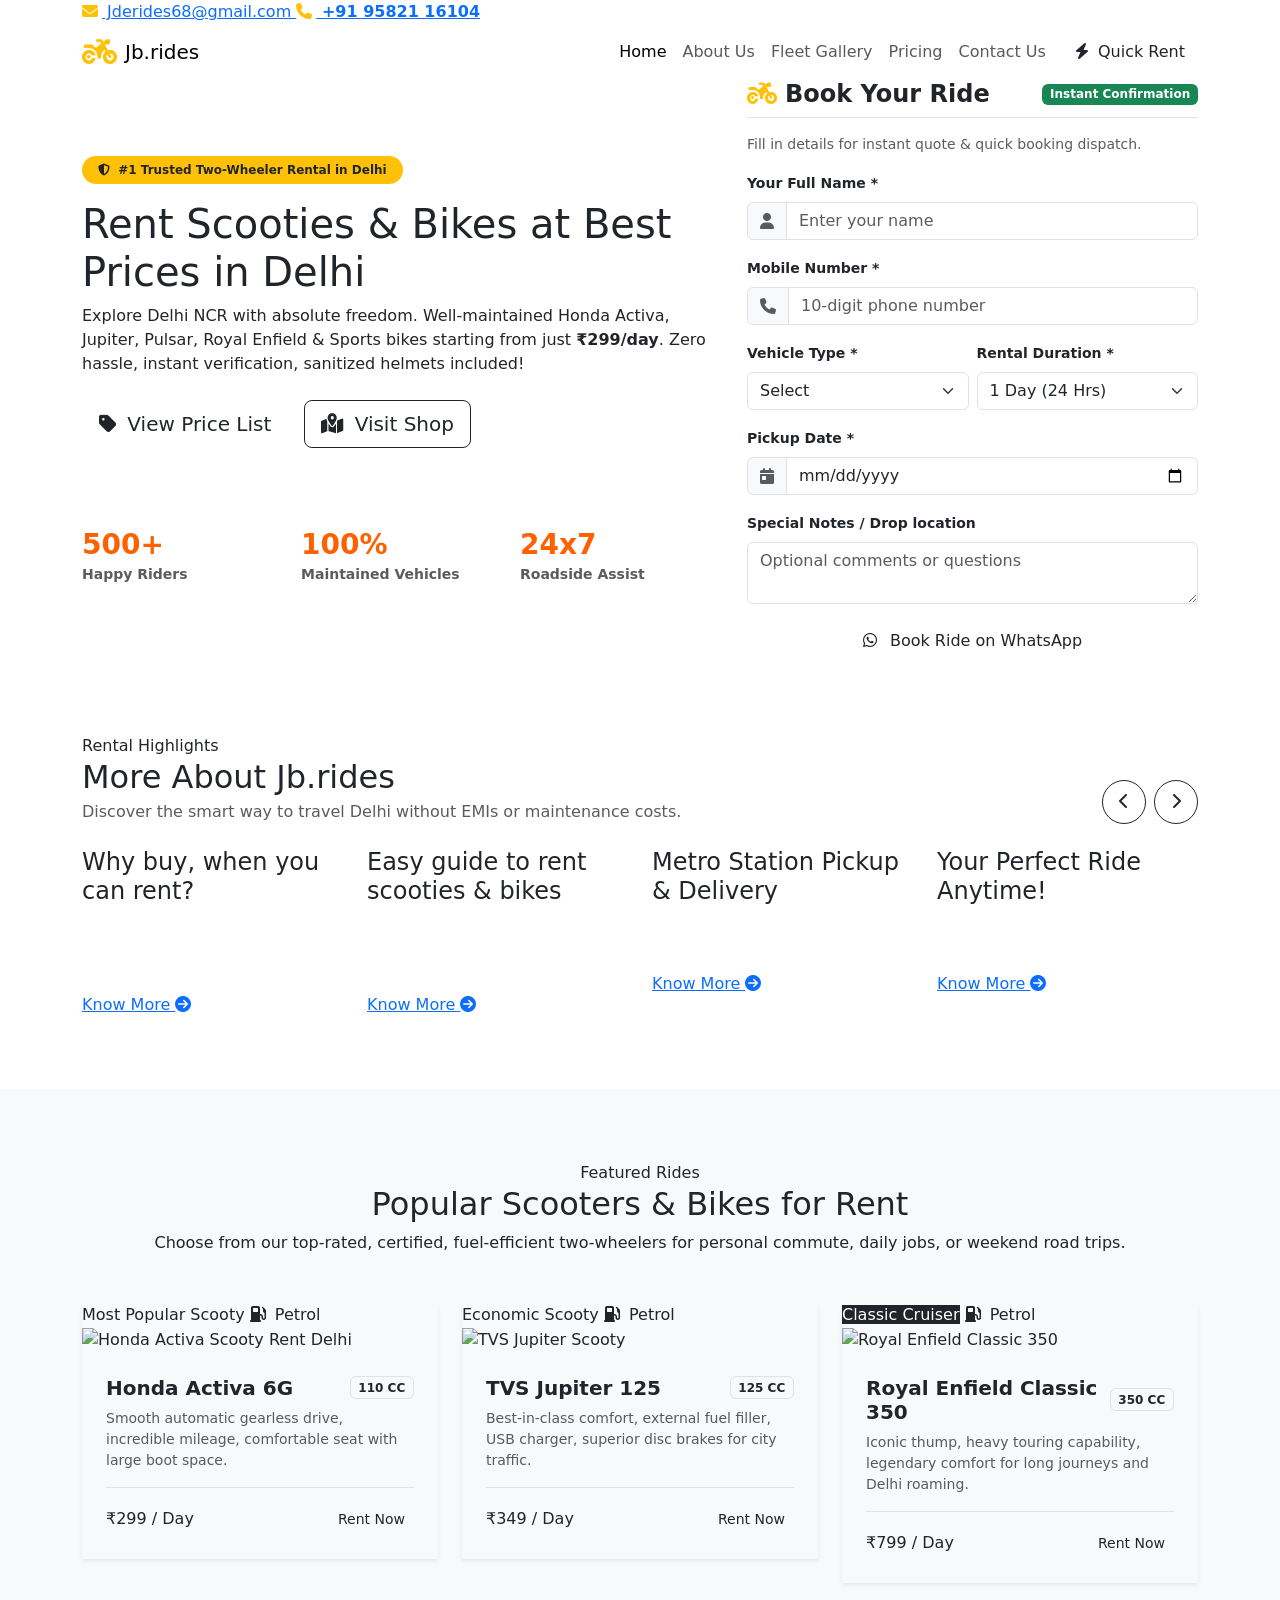
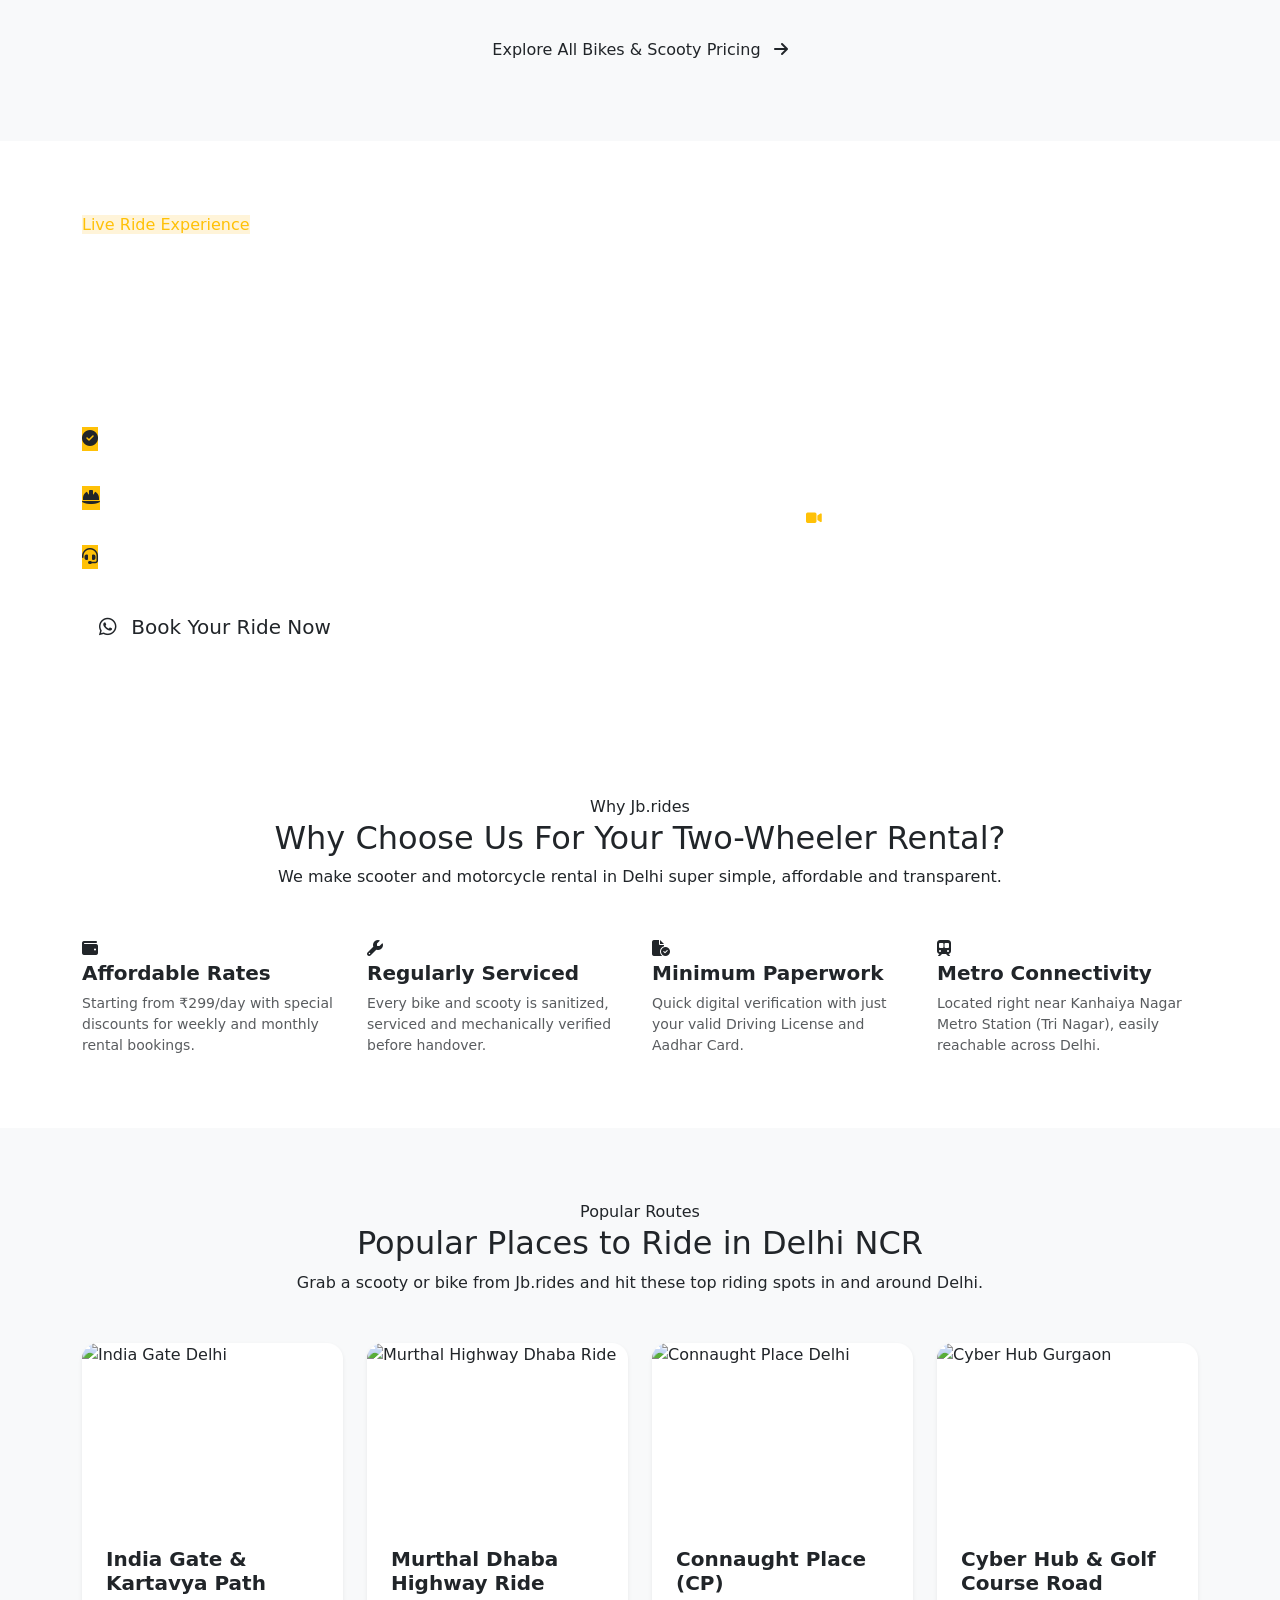
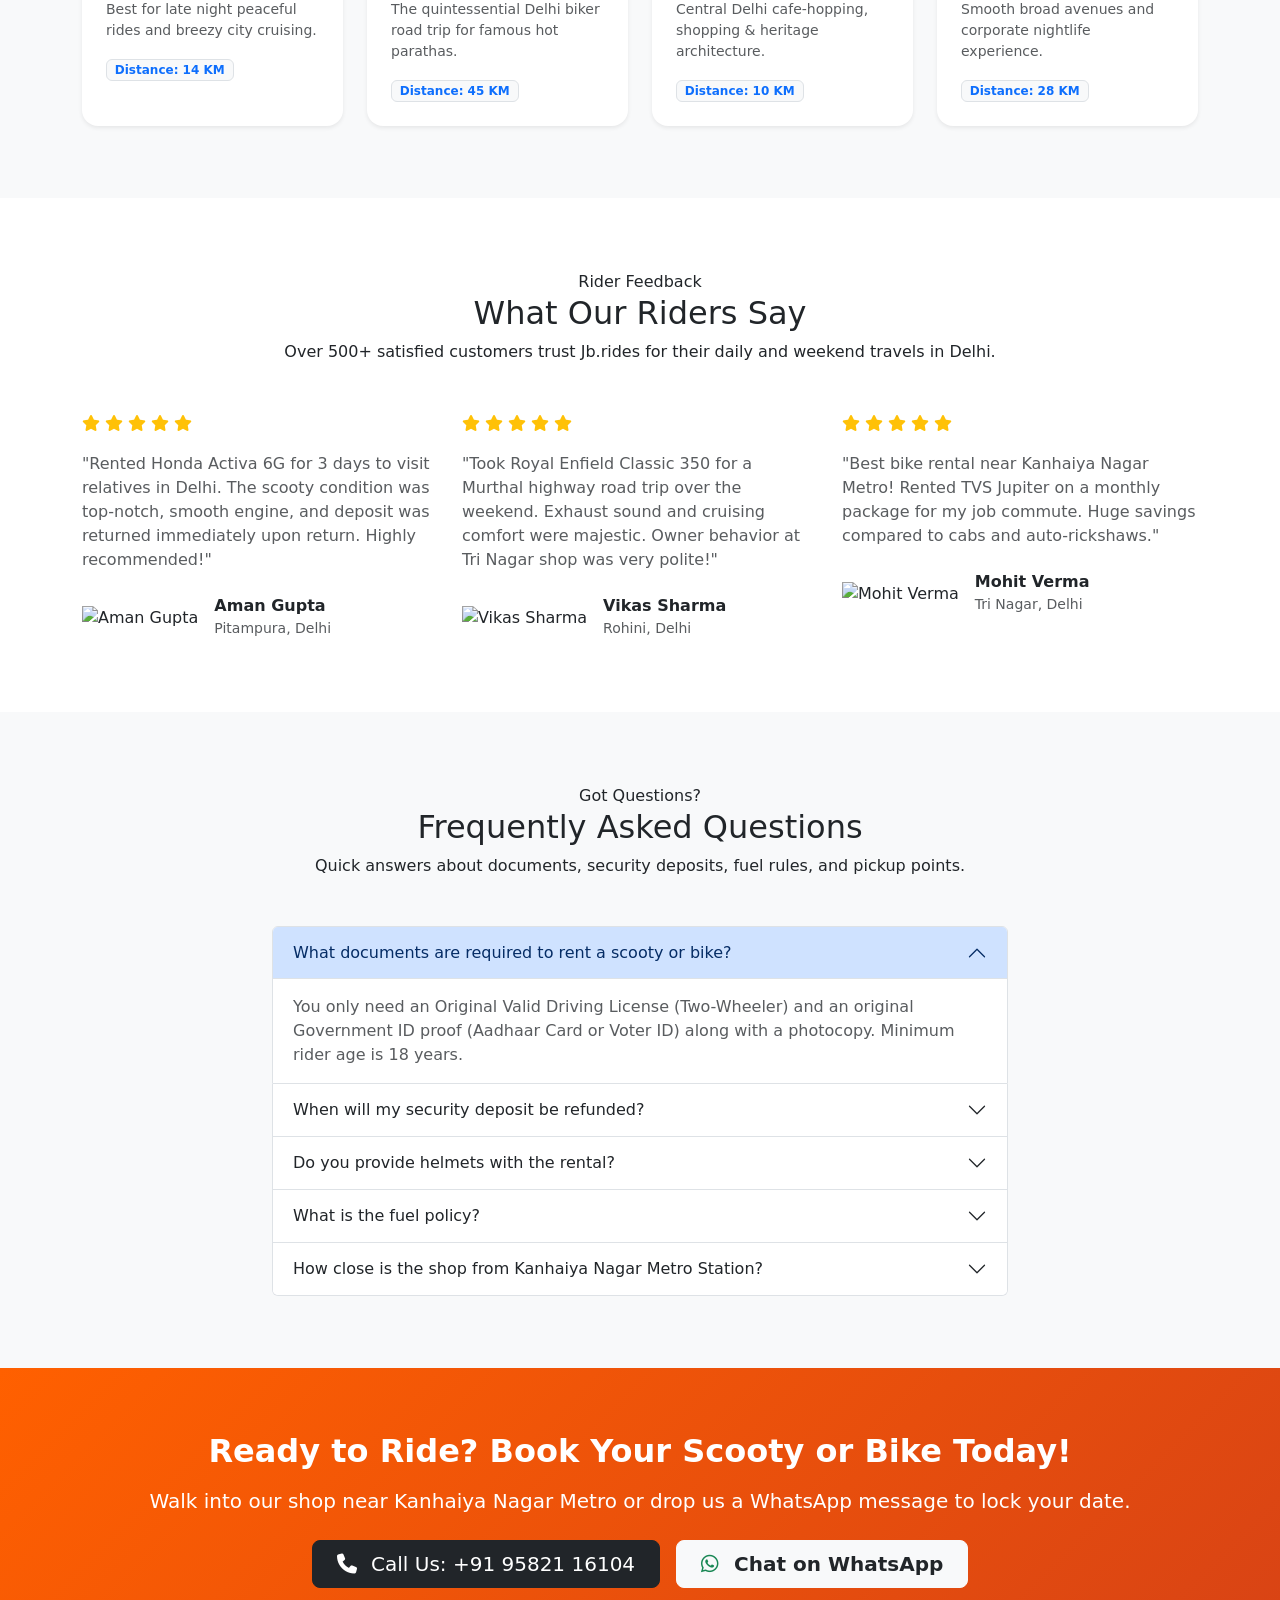
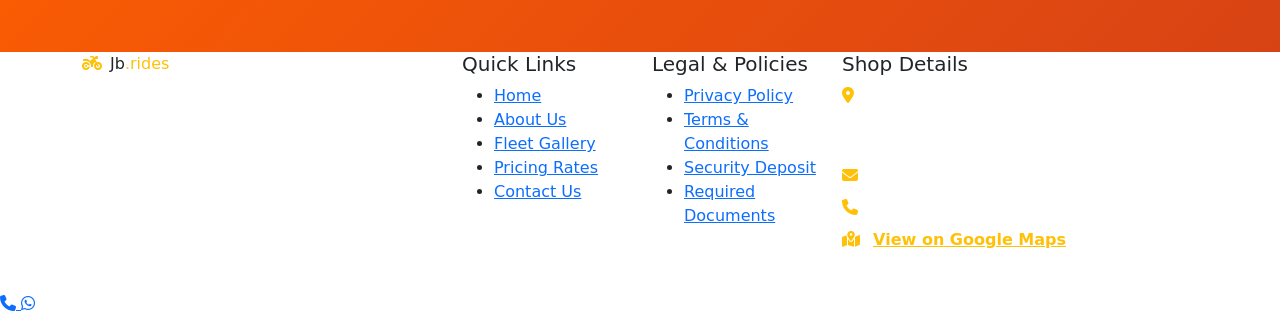
==== index.html @ 17b10fa1 "all pagfes add all pages add" ====
﻿<!DOCTYPE html>
<html lang="en">
<head>
  <meta charset="UTF-8">
  <meta name="viewport" content="width=device-width, initial-scale=1.0">
  <title>Jb.rides - Scooty & Bike Rental in Delhi | Affordable Rates</title>
  <meta name="description" content="Rent Scooty and Bikes in Delhi at Jb.rides. Lowest prices, verified vehicles, helmets included, near Kanhaiya Nagar Metro Station, Tri Nagar Delhi.">
  <!-- Bootstrap 5 CSS -->
  <link href="https://cdn.jsdelivr.net/npm/bootstrap@5.3.3/dist/css/bootstrap.min.css" rel="stylesheet">
  <!-- Font Awesome -->
  <link rel="stylesheet" href="https://cdnjs.cloudflare.com/ajax/libs/font-awesome/6.5.1/css/all.min.css">
  <!-- Google Fonts -->
  <link rel="preconnect" href="https://fonts.googleapis.com">
  <link rel="preconnect" href="https://fonts.gstatic.com" crossorigin>
  <link href="https://fonts.googleapis.com/css2?family=Poppins:wght@300;400;500;600;700;800&display=swap" rel="stylesheet">
  <!-- Custom CSS -->
  <link rel="stylesheet" href="css/style.css">
</head>
<body>

  <!-- Top Notification Bar (Location removed, mail & phone aligned to right) -->
  <div class="top-bar">
    <div class="container">
      <div class="top-bar-container">
        <a href="mailto:Jderides68@gmail.com">
          <i class="fa-solid fa-envelope me-1 text-warning"></i> Jderides68@gmail.com
        </a>
        <a href="tel:+919582116104" class="fw-semibold">
          <i class="fa-solid fa-phone me-1 text-warning"></i> +91 95821 16104
        </a>
      </div>
    </div>
  </div>

  <!-- Navbar (Crisp Light Header) -->
  <nav class="navbar navbar-expand-lg navbar-light navbar-custom sticky-top">
    <div class="container">
      <a class="navbar-brand d-flex align-items-center" href="index.html">
        <i class="fa-solid fa-motorcycle text-warning me-2 fs-3"></i>
        <span>Jb<span class="brand-badge">.rides</span></span>
      </a>
      <button class="navbar-toggler" type="button" data-bs-toggle="collapse" data-bs-target="#navbarMain">
        <span class="navbar-toggler-icon"></span>
      </button>
      <div class="collapse navbar-collapse" id="navbarMain">
        <ul class="navbar-nav ms-auto mb-2 mb-lg-0 align-items-lg-center">
          <li class="nav-item"><a class="nav-link active" href="index.html">Home</a></li>
          <li class="nav-item"><a class="nav-link" href="about.html">About Us</a></li>
          <li class="nav-item"><a class="nav-link" href="gallery.html">Fleet Gallery</a></li>
          <li class="nav-item"><a class="nav-link" href="pricing.html">Pricing</a></li>
          <li class="nav-item"><a class="nav-link" href="contact.html">Contact Us</a></li>
          <li class="nav-item ms-lg-2">
            <button class="btn btn-primary-custom" data-bs-toggle="modal" data-bs-target="#autoContactModal">
              <i class="fa-solid fa-bolt me-1"></i> Quick Rent
            </button>
          </li>
        </ul>
      </div>
    </div>
  </nav>

  <!-- Hero Section -->
  <section class="hero-section">
    <div class="container">
      <div class="row align-items-center g-4">
        <div class="col-lg-7">
          <span class="badge bg-warning text-dark px-3 py-2 rounded-pill fw-bold mb-3">
            <i class="fa-solid fa-shield-halved me-1"></i> #1 Trusted Two-Wheeler Rental in Delhi
          </span>
          <h1 class="hero-title">Rent Scooties & Bikes at Best Prices in Delhi</h1>
          <p class="hero-subtitle">
            Explore Delhi NCR with absolute freedom. Well-maintained Honda Activa, Jupiter, Pulsar, Royal Enfield & Sports bikes starting from just <strong>₹299/day</strong>. Zero hassle, instant verification, sanitized helmets included!
          </p>
          <div class="d-flex flex-wrap gap-3 mt-4">
            <a href="pricing.html" class="btn btn-primary-custom btn-lg">
              <i class="fa-solid fa-tag me-1"></i> View Price List
            </a>
            <a href="contact.html" class="btn btn-outline-dark btn-lg">
              <i class="fa-solid fa-map-location-dot me-1"></i> Visit Shop
            </a>
          </div>

          <!-- Quick trust badges -->
          <div class="row mt-5 pt-3 g-3">
            <div class="col-4">
              <h3 class="fw-bold mb-0 text-primary-custom" style="color: #ff6000;">500+</h3>
              <small class="text-muted fw-semibold">Happy Riders</small>
            </div>
            <div class="col-4">
              <h3 class="fw-bold mb-0" style="color: #ff6000;">100%</h3>
              <small class="text-muted fw-semibold">Maintained Vehicles</small>
            </div>
            <div class="col-4">
              <h3 class="fw-bold mb-0" style="color: #ff6000;">24x7</h3>
              <small class="text-muted fw-semibold">Roadside Assist</small>
            </div>
          </div>
        </div>

        <!-- Rent Booking Card (1 Form on page) -->
        <div class="col-lg-5">
          <div class="hero-booking-card">
            <div class="d-flex align-items-center justify-content-between mb-3 border-bottom pb-2">
              <h4 class="fw-bold mb-0 text-dark">
                <i class="fa-solid fa-motorcycle text-warning me-2"></i>Book Your Ride
              </h4>
              <span class="badge bg-success">Instant Confirmation</span>
            </div>
            <p class="small text-muted mb-3">Fill in details for instant quote & quick booking dispatch.</p>

            <form class="rental-booking-form">
              <div class="mb-3">
                <label class="form-label small fw-semibold">Your Full Name *</label>
                <div class="input-group">
                  <span class="input-group-text"><i class="fa-solid fa-user text-muted"></i></span>
                  <input type="text" name="customer_name" class="form-control" placeholder="Enter your name" required>
                </div>
              </div>

              <div class="mb-3">
                <label class="form-label small fw-semibold">Mobile Number *</label>
                <div class="input-group">
                  <span class="input-group-text"><i class="fa-solid fa-phone text-muted"></i></span>
                  <input type="tel" name="customer_phone" class="form-control" placeholder="10-digit phone number" required>
                </div>
              </div>

              <div class="row g-2 mb-3">
                <div class="col-6">
                  <label class="form-label small fw-semibold">Vehicle Type *</label>
                  <select name="vehicle_type" class="form-select" required>
                    <option value="" disabled selected>Select</option>
                    <option value="Honda Activa 6G">Honda Activa 6G (Scooty)</option>
                    <option value="TVS Jupiter 125">TVS Jupiter (Scooty)</option>
                    <option value="Suzuki Access 125">Suzuki Access (Scooty)</option>
                    <option value="Bajaj Pulsar 150/NS200">Bajaj Pulsar (Bike)</option>
                    <option value="Royal Enfield Classic 350">Royal Enfield 350 (Bike)</option>
                    <option value="Yamaha MT-15 / R15">Yamaha MT-15 / R15 (Bike)</option>
                  </select>
                </div>
                <div class="col-6">
                  <label class="form-label small fw-semibold">Rental Duration *</label>
                  <select name="rental_duration" class="form-select" required>
                    <option value="1 Day (24 Hrs)">1 Day (24 Hrs)</option>
                    <option value="2-3 Days">2 - 3 Days</option>
                    <option value="1 Week (7 Days)">1 Week (7 Days)</option>
                    <option value="15 Days">15 Days</option>
                    <option value="Monthly (30 Days)">Monthly (30 Days)</option>
                  </select>
                </div>
              </div>

              <div class="mb-3">
                <label class="form-label small fw-semibold">Pickup Date *</label>
                <div class="input-group">
                  <span class="input-group-text"><i class="fa-solid fa-calendar-day text-muted"></i></span>
                  <input type="date" name="pickup_date" class="form-control" required>
                </div>
              </div>

              <div class="mb-3">
                <label class="form-label small fw-semibold">Special Notes / Drop location</label>
                <textarea name="customer_notes" rows="2" class="form-control" placeholder="Optional comments or questions"></textarea>
              </div>

              <button type="submit" class="btn btn-primary-custom w-100 py-2">
                <i class="fa-brands fa-whatsapp me-2"></i> Book Ride on WhatsApp
              </button>

              <div class="form-alert"></div>
            </form>
          </div>
        </div>
      </div>
    </div>
  </section>

  <!-- NEW SECTION 1: STORY CARDS SLIDER / CAROUSEL (Inspired by ONN Bikes image) -->
  <section class="py-5 bg-white">
    <div class="container py-4">
      <div class="d-flex flex-wrap justify-content-between align-items-end mb-4">
        <div>
          <span class="section-badge">Rental Highlights</span>
          <h2 class="section-title mb-0">More About Jb.rides</h2>
          <p class="text-muted mt-1 mb-0">Discover the smart way to travel Delhi without EMIs or maintenance costs.</p>
        </div>
        <div class="d-flex gap-2 mt-3 mt-md-0">
          <button class="btn btn-outline-dark rounded-circle" type="button" data-bs-target="#storyCarousel" data-bs-slide="prev" style="width: 44px; height: 44px;">
            <i class="fa-solid fa-chevron-left"></i>
          </button>
          <button class="btn btn-outline-dark rounded-circle" type="button" data-bs-target="#storyCarousel" data-bs-slide="next" style="width: 44px; height: 44px;">
            <i class="fa-solid fa-chevron-right"></i>
          </button>
        </div>
      </div>

      <div id="storyCarousel" class="carousel slide" data-bs-ride="carousel">
        <div class="carousel-inner">
          <!-- Slide 1 -->
          <div class="carousel-item active">
            <div class="row g-4">
              <!-- Card 1 -->
              <div class="col-md-6 col-lg-3">
                <div class="story-card" style="background-image: url('https://images.unsplash.com/photo-1558981403-c5f9899a28bc?auto=format&fit=crop&w=700&q=80');">
                  <div class="story-card-content">
                    <h4>Why buy, when you can rent?</h4>
                    <p class="small text-white-50 mb-3">No maintenance headaches, zero down payment, ride whenever you want.</p>
                    <a href="pricing.html" class="btn-know-more">
                      Know More <i class="fa-solid fa-circle-arrow-right"></i>
                    </a>
                  </div>
                </div>
              </div>
              <!-- Card 2 -->
              <div class="col-md-6 col-lg-3">
                <div class="story-card" style="background-image: url('https://images.unsplash.com/photo-1568772585407-9361f9bf3a87?auto=format&fit=crop&w=700&q=80');">
                  <div class="story-card-content">
                    <h4>Easy guide to rent scooties & bikes</h4>
                    <p class="small text-white-50 mb-3">3 quick steps with your driving license & Aadhaar card. Instant handover.</p>
                    <a href="about.html" class="btn-know-more">
                      Know More <i class="fa-solid fa-circle-arrow-right"></i>
                    </a>
                  </div>
                </div>
              </div>
              <!-- Card 3 -->
              <div class="col-md-6 col-lg-3">
                <div class="story-card" style="background-image: url('https://images.unsplash.com/photo-1599819811279-d5ad9cccf838?auto=format&fit=crop&w=700&q=80');">
                  <div class="story-card-content">
                    <h4>Metro Station Pickup & Delivery</h4>
                    <p class="small text-white-50 mb-3">Just 2 minutes walk from Kanhaiya Nagar Metro Station (Tri Nagar).</p>
                    <a href="contact.html" class="btn-know-more">
                      Know More <i class="fa-solid fa-circle-arrow-right"></i>
                    </a>
                  </div>
                </div>
              </div>
              <!-- Card 4 -->
              <div class="col-md-6 col-lg-3">
                <div class="story-card" style="background-image: url('https://images.unsplash.com/photo-1558981806-ec527fa84c39?auto=format&fit=crop&w=700&q=80');">
                  <div class="story-card-content">
                    <h4>Your Perfect Ride Anytime!</h4>
                    <p class="small text-white-50 mb-3">From fuel-saver Activa to powerful Royal Enfield Classic 350.</p>
                    <a href="gallery.html" class="btn-know-more">
                      Know More <i class="fa-solid fa-circle-arrow-right"></i>
                    </a>
                  </div>
                </div>
              </div>
            </div>
          </div>

          <!-- Slide 2 -->
          <div class="carousel-item">
            <div class="row g-4">
              <!-- Card 5 -->
              <div class="col-md-6 col-lg-3">
                <div class="story-card" style="background-image: url('https://images.unsplash.com/photo-1609630875171-b1321377ee65?auto=format&fit=crop&w=700&q=80');">
                  <div class="story-card-content">
                    <h4>Delhi to Murthal Highway Tour</h4>
                    <p class="small text-white-50 mb-3">Rent a cruiser for midnight highway trips with sanitized helmets.</p>
                    <a href="pricing.html" class="btn-know-more">
                      Know More <i class="fa-solid fa-circle-arrow-right"></i>
                    </a>
                  </div>
                </div>
              </div>
              <!-- Card 6 -->
              <div class="col-md-6 col-lg-3">
                <div class="story-card" style="background-image: url('https://images.unsplash.com/photo-1615172282427-9a57ef2d142e?auto=format&fit=crop&w=700&q=80');">
                  <div class="story-card-content">
                    <h4>Delivery Riders Monthly Plan</h4>
                    <p class="small text-white-50 mb-3">Cost-efficient monthly packages for Zomato, Swiggy & courier partners.</p>
                    <a href="pricing.html" class="btn-know-more">
                      Know More <i class="fa-solid fa-circle-arrow-right"></i>
                    </a>
                  </div>
                </div>
              </div>
              <!-- Card 7 -->
              <div class="col-md-6 col-lg-3">
                <div class="story-card" style="background-image: url('https://images.unsplash.com/photo-1558981403-c5f9899a28bc?auto=format&fit=crop&w=700&q=80');">
                  <div class="story-card-content">
                    <h4>College & Office Daily Commute</h4>
                    <p class="small text-white-50 mb-3">Beat Delhi traffic and metro queues with smooth two-wheelers.</p>
                    <a href="gallery.html" class="btn-know-more">
                      Know More <i class="fa-solid fa-circle-arrow-right"></i>
                    </a>
                  </div>
                </div>
              </div>
              <!-- Card 8 -->
              <div class="col-md-6 col-lg-3">
                <div class="story-card" style="background-image: url('https://images.unsplash.com/photo-1568772585407-9361f9bf3a87?auto=format&fit=crop&w=700&q=80');">
                  <div class="story-card-content">
                    <h4>Special Weekend Discount</h4>
                    <p class="small text-white-50 mb-3">Extra 15% discount on bookings over 3 days. Book in advance!</p>
                    <a href="contact.html" class="btn-know-more">
                      Know More <i class="fa-solid fa-circle-arrow-right"></i>
                    </a>
                  </div>
                </div>
              </div>
            </div>
          </div>
        </div>
      </div>
    </div>
  </section>

  <!-- Popular Vehicles Fleet Preview -->
  <section class="py-5 bg-light">
    <div class="container py-4">
      <div class="text-center mb-5">
        <span class="section-badge">Featured Rides</span>
        <h2 class="section-title">Popular Scooters & Bikes for Rent</h2>
        <p class="section-desc">Choose from our top-rated, certified, fuel-efficient two-wheelers for personal commute, daily jobs, or weekend road trips.</p>
      </div>

      <div class="row g-4">
        <!-- Vehicle 1: Activa -->
        <div class="col-md-6 col-lg-4">
          <div class="custom-card shadow-sm">
            <div class="vehicle-img-wrapper">
              <span class="badge-tag">Most Popular Scooty</span>
              <span class="badge-fuel"><i class="fa-solid fa-gas-pump me-1"></i> Petrol</span>
              <img src="https://images.unsplash.com/photo-1599819811279-d5ad9cccf838?auto=format&fit=crop&w=700&q=80" alt="Honda Activa Scooty Rent Delhi">
            </div>
            <div class="p-4">
              <div class="d-flex justify-content-between align-items-center mb-2">
                <h5 class="fw-bold mb-0">Honda Activa 6G</h5>
                <span class="badge bg-light text-dark border">110 CC</span>
              </div>
              <p class="small text-muted mb-3">Smooth automatic gearless drive, incredible mileage, comfortable seat with large boot space.</p>
              <div class="d-flex justify-content-between align-items-center pt-3 border-top">
                <div>
                  <span class="price-tag">₹299</span>
                  <span class="price-sub"> / Day</span>
                </div>
                <button class="btn btn-sm btn-primary-custom" data-bs-toggle="modal" data-bs-target="#autoContactModal">
                  Rent Now
                </button>
              </div>
            </div>
          </div>
        </div>

        <!-- Vehicle 2: TVS Jupiter -->
        <div class="col-md-6 col-lg-4">
          <div class="custom-card shadow-sm">
            <div class="vehicle-img-wrapper">
              <span class="badge-tag">Economic Scooty</span>
              <span class="badge-fuel"><i class="fa-solid fa-gas-pump me-1"></i> Petrol</span>
              <img src="https://images.unsplash.com/photo-1558981403-c5f9899a28bc?auto=format&fit=crop&w=700&q=80" alt="TVS Jupiter Scooty">
            </div>
            <div class="p-4">
              <div class="d-flex justify-content-between align-items-center mb-2">
                <h5 class="fw-bold mb-0">TVS Jupiter 125</h5>
                <span class="badge bg-light text-dark border">125 CC</span>
              </div>
              <p class="small text-muted mb-3">Best-in-class comfort, external fuel filler, USB charger, superior disc brakes for city traffic.</p>
              <div class="d-flex justify-content-between align-items-center pt-3 border-top">
                <div>
                  <span class="price-tag">₹349</span>
                  <span class="price-sub"> / Day</span>
                </div>
                <button class="btn btn-sm btn-primary-custom" data-bs-toggle="modal" data-bs-target="#autoContactModal">
                  Rent Now
                </button>
              </div>
            </div>
          </div>
        </div>

        <!-- Vehicle 3: Royal Enfield -->
        <div class="col-md-6 col-lg-4">
          <div class="custom-card shadow-sm">
            <div class="vehicle-img-wrapper">
              <span class="badge-tag bg-dark text-white">Classic Cruiser</span>
              <span class="badge-fuel"><i class="fa-solid fa-gas-pump me-1"></i> Petrol</span>
              <img src="https://images.unsplash.com/photo-1558981806-ec527fa84c39?auto=format&fit=crop&w=700&q=80" alt="Royal Enfield Classic 350">
            </div>
            <div class="p-4">
              <div class="d-flex justify-content-between align-items-center mb-2">
                <h5 class="fw-bold mb-0">Royal Enfield Classic 350</h5>
                <span class="badge bg-light text-dark border">350 CC</span>
              </div>
              <p class="small text-muted mb-3">Iconic thump, heavy touring capability, legendary comfort for long journeys and Delhi roaming.</p>
              <div class="d-flex justify-content-between align-items-center pt-3 border-top">
                <div>
                  <span class="price-tag">₹799</span>
                  <span class="price-sub"> / Day</span>
                </div>
                <button class="btn btn-sm btn-primary-custom" data-bs-toggle="modal" data-bs-target="#autoContactModal">
                  Rent Now
                </button>
              </div>
            </div>
          </div>
        </div>
      </div>

      <div class="text-center mt-5">
        <a href="pricing.html" class="btn btn-outline-custom">
          Explore All Bikes & Scooty Pricing <i class="fa-solid fa-arrow-right ms-2"></i>
        </a>
      </div>
    </div>
  </section>

  <!-- NEW SECTION 2: REAL RIDING EXPERIENCE / VIDEO SHOWCASE SECTION -->
  <section class="py-5 video-section">
    <div class="container py-4">
      <div class="row align-items-center g-5">
        <div class="col-lg-6">
          <span class="section-badge text-warning border-warning" style="background: rgba(255, 183, 3, 0.15);">Live Ride Experience</span>
          <h2 class="section-title text-white">Feel the Pure Thrill of Riding in Delhi NCR</h2>
          <p class="text-white-50 mb-4">
            Whether cruising past the India Gate boulevard, exploring old Delhi food alleys, or speeding down the Yamuna Expressway, Jb.rides gives you the perfect two-wheeler in pristine condition.
          </p>

          <div class="d-flex flex-column gap-3 mb-4">
            <div class="d-flex align-items-center gap-3">
              <div class="contact-icon-box bg-warning text-dark"><i class="fa-solid fa-circle-check"></i></div>
              <div>
                <h6 class="fw-bold text-white mb-0">Fully Inspected & Tested Fleets</h6>
                <small class="text-white-50">Every scooter undergoes a 21-point safety inspection.</small>
              </div>
            </div>
            <div class="d-flex align-items-center gap-3">
              <div class="contact-icon-box bg-warning text-dark"><i class="fa-solid fa-helmet-safety"></i></div>
              <div>
                <h6 class="fw-bold text-white mb-0">Complimentary ISI Marked Helmets</h6>
                <small class="text-white-50">Sanitized before every customer pickup.</small>
              </div>
            </div>
            <div class="d-flex align-items-center gap-3">
              <div class="contact-icon-box bg-warning text-dark"><i class="fa-solid fa-headset"></i></div>
              <div>
                <h6 class="fw-bold text-white mb-0">24x7 Roadside Emergency Support</h6>
                <small class="text-white-50">Assistance available anywhere across Delhi NCR.</small>
              </div>
            </div>
          </div>

          <a href="https://wa.me/919582116104?text=Hi%20Jb.rides,%20I%20want%20to%20rent%20a%20scooter%20or%20bike" target="_blank" class="btn btn-primary-custom btn-lg">
            <i class="fa-brands fa-whatsapp me-2"></i> Book Your Ride Now
          </a>
        </div>

        <div class="col-lg-6">
          <div class="video-box-wrapper">
            <!-- Responsive Embedded Motorbike / Two Wheeler Travel Video -->
            <iframe 
              src="https://www.youtube-nocookie.com/embed/dQw4w9WgXcQ?autoplay=0&mute=1&controls=1&loop=1" 
              title="Jb.rides Motorcycle Experience Video" 
              allow="accelerometer; autoplay; clipboard-write; encrypted-media; gyroscope; picture-in-picture" 
              allowfullscreen>
            </iframe>
          </div>
          <div class="text-center mt-3">
            <small class="text-white-50"><i class="fa-solid fa-video me-1 text-warning"></i> Real riding lifestyle with Jb.rides</small>
          </div>
        </div>
      </div>
    </div>
  </section>

  <!-- Why Choose Jb.rides -->
  <section class="py-5 bg-white">
    <div class="container py-4">
      <div class="text-center mb-5">
        <span class="section-badge">Why Jb.rides</span>
        <h2 class="section-title">Why Choose Us For Your Two-Wheeler Rental?</h2>
        <p class="section-desc">We make scooter and motorcycle rental in Delhi super simple, affordable and transparent.</p>
      </div>

      <div class="row g-4">
        <div class="col-md-6 col-lg-3">
          <div class="feature-box">
            <div class="feature-icon-circle">
              <i class="fa-solid fa-wallet"></i>
            </div>
            <h5 class="fw-bold">Affordable Rates</h5>
            <p class="small text-muted mb-0">Starting from ₹299/day with special discounts for weekly and monthly rental bookings.</p>
          </div>
        </div>
        <div class="col-md-6 col-lg-3">
          <div class="feature-box">
            <div class="feature-icon-circle">
              <i class="fa-solid fa-wrench"></i>
            </div>
            <h5 class="fw-bold">Regularly Serviced</h5>
            <p class="small text-muted mb-0">Every bike and scooty is sanitized, serviced and mechanically verified before handover.</p>
          </div>
        </div>
        <div class="col-md-6 col-lg-3">
          <div class="feature-box">
            <div class="feature-icon-circle">
              <i class="fa-solid fa-file-circle-check"></i>
            </div>
            <h5 class="fw-bold">Minimum Paperwork</h5>
            <p class="small text-muted mb-0">Quick digital verification with just your valid Driving License and Aadhar Card.</p>
          </div>
        </div>
        <div class="col-md-6 col-lg-3">
          <div class="feature-box">
            <div class="feature-icon-circle">
              <i class="fa-solid fa-train-subway"></i>
            </div>
            <h5 class="fw-bold">Metro Connectivity</h5>
            <p class="small text-muted mb-0">Located right near Kanhaiya Nagar Metro Station (Tri Nagar), easily reachable across Delhi.</p>
          </div>
        </div>
      </div>
    </div>
  </section>

  <!-- NEW SECTION 3: TOP DELHI RIDING DESTINATIONS -->
  <section class="py-5 bg-light">
    <div class="container py-4">
      <div class="text-center mb-5">
        <span class="section-badge">Popular Routes</span>
        <h2 class="section-title">Popular Places to Ride in Delhi NCR</h2>
        <p class="section-desc">Grab a scooty or bike from Jb.rides and hit these top riding spots in and around Delhi.</p>
      </div>

      <div class="row g-4">
        <div class="col-md-6 col-lg-3">
          <div class="card h-100 border-0 shadow-sm rounded-4 overflow-hidden">
            <img src="https://images.unsplash.com/photo-1587474260584-136574528ed5?auto=format&fit=crop&w=600&q=80" class="card-img-top" style="height: 180px; object-fit: cover;" alt="India Gate Delhi">
            <div class="card-body p-4">
              <h5 class="fw-bold mb-1">India Gate & Kartavya Path</h5>
              <p class="small text-muted mb-3">Best for late night peaceful rides and breezy city cruising.</p>
              <span class="badge bg-light text-primary border">Distance: 14 KM</span>
            </div>
          </div>
        </div>

        <div class="col-md-6 col-lg-3">
          <div class="card h-100 border-0 shadow-sm rounded-4 overflow-hidden">
            <img src="https://images.unsplash.com/photo-1558981806-ec527fa84c39?auto=format&fit=crop&w=600&q=80" class="card-img-top" style="height: 180px; object-fit: cover;" alt="Murthal Highway Dhaba Ride">
            <div class="card-body p-4">
              <h5 class="fw-bold mb-1">Murthal Dhaba Highway Ride</h5>
              <p class="small text-muted mb-3">The quintessential Delhi biker road trip for famous hot parathas.</p>
              <span class="badge bg-light text-primary border">Distance: 45 KM</span>
            </div>
          </div>
        </div>

        <div class="col-md-6 col-lg-3">
          <div class="card h-100 border-0 shadow-sm rounded-4 overflow-hidden">
            <img src="https://images.unsplash.com/photo-1599819811279-d5ad9cccf838?auto=format&fit=crop&w=600&q=80" class="card-img-top" style="height: 180px; object-fit: cover;" alt="Connaught Place Delhi">
            <div class="card-body p-4">
              <h5 class="fw-bold mb-1">Connaught Place (CP)</h5>
              <p class="small text-muted mb-3">Central Delhi cafe-hopping, shopping & heritage architecture.</p>
              <span class="badge bg-light text-primary border">Distance: 10 KM</span>
            </div>
          </div>
        </div>

        <div class="col-md-6 col-lg-3">
          <div class="card h-100 border-0 shadow-sm rounded-4 overflow-hidden">
            <img src="https://images.unsplash.com/photo-1568772585407-9361f9bf3a87?auto=format&fit=crop&w=600&q=80" class="card-img-top" style="height: 180px; object-fit: cover;" alt="Cyber Hub Gurgaon">
            <div class="card-body p-4">
              <h5 class="fw-bold mb-1">Cyber Hub & Golf Course Road</h5>
              <p class="small text-muted mb-3">Smooth broad avenues and corporate nightlife experience.</p>
              <span class="badge bg-light text-primary border">Distance: 28 KM</span>
            </div>
          </div>
        </div>
      </div>
    </div>
  </section>

  <!-- NEW SECTION 4: REAL CUSTOMER REVIEWS / TESTIMONIALS -->
  <section class="py-5 bg-white">
    <div class="container py-4">
      <div class="text-center mb-5">
        <span class="section-badge">Rider Feedback</span>
        <h2 class="section-title">What Our Riders Say</h2>
        <p class="section-desc">Over 500+ satisfied customers trust Jb.rides for their daily and weekend travels in Delhi.</p>
      </div>

      <div class="row g-4">
        <!-- Review 1 -->
        <div class="col-md-4">
          <div class="testimonial-card">
            <div class="text-warning mb-3">
              <i class="fa-solid fa-star"></i>
              <i class="fa-solid fa-star"></i>
              <i class="fa-solid fa-star"></i>
              <i class="fa-solid fa-star"></i>
              <i class="fa-solid fa-star"></i>
            </div>
            <p class="text-muted mb-4">
              "Rented Honda Activa 6G for 3 days to visit relatives in Delhi. The scooty condition was top-notch, smooth engine, and deposit was returned immediately upon return. Highly recommended!"
            </p>
            <div class="d-flex align-items-center gap-3">
              <img src="https://images.unsplash.com/photo-1535713875002-d1d0cf377fde?auto=format&fit=crop&w=150&q=80" class="testimonial-avatar" alt="Aman Gupta">
              <div>
                <h6 class="fw-bold mb-0">Aman Gupta</h6>
                <small class="text-muted">Pitampura, Delhi</small>
              </div>
            </div>
          </div>
        </div>

        <!-- Review 2 -->
        <div class="col-md-4">
          <div class="testimonial-card">
            <div class="text-warning mb-3">
              <i class="fa-solid fa-star"></i>
              <i class="fa-solid fa-star"></i>
              <i class="fa-solid fa-star"></i>
              <i class="fa-solid fa-star"></i>
              <i class="fa-solid fa-star"></i>
            </div>
            <p class="text-muted mb-4">
              "Took Royal Enfield Classic 350 for a Murthal highway road trip over the weekend. Exhaust sound and cruising comfort were majestic. Owner behavior at Tri Nagar shop was very polite!"
            </p>
            <div class="d-flex align-items-center gap-3">
              <img src="https://images.unsplash.com/photo-1570295999919-56ceb5ecca61?auto=format&fit=crop&w=150&q=80" class="testimonial-avatar" alt="Vikas Sharma">
              <div>
                <h6 class="fw-bold mb-0">Vikas Sharma</h6>
                <small class="text-muted">Rohini, Delhi</small>
              </div>
            </div>
          </div>
        </div>

        <!-- Review 3 -->
        <div class="col-md-4">
          <div class="testimonial-card">
            <div class="text-warning mb-3">
              <i class="fa-solid fa-star"></i>
              <i class="fa-solid fa-star"></i>
              <i class="fa-solid fa-star"></i>
              <i class="fa-solid fa-star"></i>
              <i class="fa-solid fa-star"></i>
            </div>
            <p class="text-muted mb-4">
              "Best bike rental near Kanhaiya Nagar Metro! Rented TVS Jupiter on a monthly package for my job commute. Huge savings compared to cabs and auto-rickshaws."
            </p>
            <div class="d-flex align-items-center gap-3">
              <img src="https://images.unsplash.com/photo-1507003211169-0a1dd7228f2d?auto=format&fit=crop&w=150&q=80" class="testimonial-avatar" alt="Mohit Verma">
              <div>
                <h6 class="fw-bold mb-0">Mohit Verma</h6>
                <small class="text-muted">Tri Nagar, Delhi</small>
              </div>
            </div>
          </div>
        </div>
      </div>
    </div>
  </section>

  <!-- NEW SECTION 5: FREQUENTLY ASKED QUESTIONS (ACCORDION) -->
  <section class="py-5 bg-light">
    <div class="container py-4">
      <div class="text-center mb-5">
        <span class="section-badge">Got Questions?</span>
        <h2 class="section-title">Frequently Asked Questions</h2>
        <p class="section-desc">Quick answers about documents, security deposits, fuel rules, and pickup points.</p>
      </div>

      <div class="row justify-content-center">
        <div class="col-lg-8">
          <div class="accordion accordion-custom" id="faqAccordion">
            <!-- FAQ 1 -->
            <div class="accordion-item">
              <h2 class="accordion-header" id="faqHead1">
                <button class="accordion-button" type="button" data-bs-toggle="collapse" data-bs-target="#faqCollapse1">
                  What documents are required to rent a scooty or bike?
                </button>
              </h2>
              <div id="faqCollapse1" class="accordion-collapse collapse show" data-bs-parent="#faqAccordion">
                <div class="accordion-body text-muted">
                  You only need an Original Valid Driving License (Two-Wheeler) and an original Government ID proof (Aadhaar Card or Voter ID) along with a photocopy. Minimum rider age is 18 years.
                </div>
              </div>
            </div>

            <!-- FAQ 2 -->
            <div class="accordion-item">
              <h2 class="accordion-header" id="faqHead2">
                <button class="accordion-button collapsed" type="button" data-bs-toggle="collapse" data-bs-target="#faqCollapse2">
                  When will my security deposit be refunded?
                </button>
              </h2>
              <div id="faqCollapse2" class="accordion-collapse collapse" data-bs-parent="#faqAccordion">
                <div class="accordion-body text-muted">
                  Your security deposit (₹1,000 to ₹2,500 depending on vehicle) is refunded instantly on the spot via UPI or Cash once you return the two-wheeler in healthy condition.
                </div>
              </div>
            </div>

            <!-- FAQ 3 -->
            <div class="accordion-item">
              <h2 class="accordion-header" id="faqHead3">
                <button class="accordion-button collapsed" type="button" data-bs-toggle="collapse" data-bs-target="#faqCollapse3">
                  Do you provide helmets with the rental?
                </button>
              </h2>
              <div id="faqCollapse3" class="accordion-collapse collapse" data-bs-parent="#faqAccordion">
                <div class="accordion-body text-muted">
                  Yes! One clean, sanitized, ISI-certified rider helmet is provided completely free of cost with every booking. A second helmet for pillion can also be requested at a nominal charge.
                </div>
              </div>
            </div>

            <!-- FAQ 4 -->
            <div class="accordion-item">
              <h2 class="accordion-header" id="faqHead4">
                <button class="accordion-button collapsed" type="button" data-bs-toggle="collapse" data-bs-target="#faqCollapse4">
                  What is the fuel policy?
                </button>
              </h2>
              <div id="faqCollapse4" class="accordion-collapse collapse" data-bs-parent="#faqAccordion">
                <div class="accordion-body text-muted">
                  Vehicles are provided with sufficient fuel to reach the nearby petrol pump. You are requested to return the vehicle with approximately the same fuel level as recorded during pickup.
                </div>
              </div>
            </div>

            <!-- FAQ 5 -->
            <div class="accordion-item">
              <h2 class="accordion-header" id="faqHead5">
                <button class="accordion-button collapsed" type="button" data-bs-toggle="collapse" data-bs-target="#faqCollapse5">
                  How close is the shop from Kanhaiya Nagar Metro Station?
                </button>
              </h2>
              <div id="faqCollapse5" class="accordion-collapse collapse" data-bs-parent="#faqAccordion">
                <div class="accordion-body text-muted">
                  Our shop (Shop no 170, Narang Colony, Sabzi Mandi, Tri Nagar) is just 2 to 3 minutes walking distance from Kanhaiya Nagar Metro Station (Red Line).
                </div>
              </div>
            </div>
          </div>
        </div>
      </div>
    </div>
  </section>

  <!-- CTA Banner -->
  <section class="py-5 text-white" style="background: linear-gradient(135deg, #ff6000, #d84315);">
    <div class="container py-3 text-center">
      <h2 class="fw-bold mb-3">Ready to Ride? Book Your Scooty or Bike Today!</h2>
      <p class="lead mb-4">Walk into our shop near Kanhaiya Nagar Metro or drop us a WhatsApp message to lock your date.</p>
      <div class="d-flex justify-content-center gap-3 flex-wrap">
        <a href="tel:+919582116104" class="btn btn-dark btn-lg px-4">
          <i class="fa-solid fa-phone me-2"></i> Call Us: +91 95821 16104
        </a>
        <a href="https://wa.me/919582116104?text=Hi%20Jb.rides,%20I%20want%20to%20rent%20a%20scooter%20or%20bike" target="_blank" class="btn btn-light btn-lg px-4 text-dark fw-bold">
          <i class="fa-brands fa-whatsapp text-success me-2"></i> Chat on WhatsApp
        </a>
      </div>
    </div>
  </section>

  <!-- Footer (With Crisp White Visible Text) -->
  <footer class="site-footer">
    <div class="container">
      <div class="row g-4">
        <div class="col-lg-4 col-md-6">
          <div class="footer-brand">
            <i class="fa-solid fa-motorcycle text-warning me-2"></i>Jb<span class="text-warning">.rides</span>
          </div>
          <p class="text-white mb-4">
            Delhi's trusted self-drive scooter and motorcycle rental service. High-performing, fully inspected fleets for local travel, food delivery, and weekend escapes.
          </p>
          <div class="d-flex gap-3">
            <a href="#" class="text-white fs-5"><i class="fa-brands fa-facebook"></i></a>
            <a href="#" class="text-white fs-5"><i class="fa-brands fa-instagram"></i></a>
            <a href="https://wa.me/919582116104" class="text-white fs-5"><i class="fa-brands fa-whatsapp"></i></a>
          </div>
        </div>

        <div class="col-lg-2 col-md-6">
          <h5 class="footer-heading">Quick Links</h5>
          <ul class="footer-links">
            <li><a href="index.html">Home</a></li>
            <li><a href="about.html">About Us</a></li>
            <li><a href="gallery.html">Fleet Gallery</a></li>
            <li><a href="pricing.html">Pricing Rates</a></li>
            <li><a href="contact.html">Contact Us</a></li>
          </ul>
        </div>

        <div class="col-lg-2 col-md-6">
          <h5 class="footer-heading">Legal & Policies</h5>
          <ul class="footer-links">
            <li><a href="privacy-policy.html">Privacy Policy</a></li>
            <li><a href="terms.html">Terms & Conditions</a></li>
            <li><a href="terms.html#deposit">Security Deposit</a></li>
            <li><a href="terms.html#documents">Required Documents</a></li>
          </ul>
        </div>

        <div class="col-lg-4 col-md-6">
          <h5 class="footer-heading">Shop Details</h5>
          <p class="text-white mb-2">
            <i class="fa-solid fa-location-dot text-warning me-2"></i>
            <strong class="text-white">Shop no 170 narang colony sabzi mandi tri Nagar Delhi 110035 near Kanhaiya Nagar metro station</strong>
          </p>
          <p class="text-white mb-2">
            <i class="fa-solid fa-envelope text-warning me-2"></i>
            <a href="mailto:Jderides68@gmail.com" class="text-white text-decoration-none">Jderides68@gmail.com</a>
          </p>
          <p class="text-white mb-2">
            <i class="fa-solid fa-phone text-warning me-2"></i>
            <a href="tel:+919582116104" class="text-white text-decoration-none">+91 95821 16104</a>
          </p>
          <p class="text-white">
            <i class="fa-solid fa-map-marked-alt text-warning me-2"></i>
            <a href="https://maps.google.com/maps?q=28.6823969%2C77.1620749&z=17&hl=en" target="_blank" class="text-warning text-decoration-underline fw-bold">View on Google Maps</a>
          </p>
        </div>
      </div>

      <div class="footer-bottom d-flex flex-wrap justify-content-between align-items-center">
        <p class="mb-0 text-white">© <span id="currentYear"></span> <strong>Jb.rides</strong>. All Rights Reserved.</p>
        <div class="d-flex gap-3">
          <a href="privacy-policy.html" class="text-white text-decoration-none">Privacy Policy</a>
          <span class="text-white">|</span>
          <a href="terms.html" class="text-white text-decoration-none">Terms & Conditions</a>
        </div>
      </div>
    </div>
  </footer>

  <!-- Floating Direct Contact Action Buttons -->
  <a href="tel:+919582116104" class="floating-call" title="Call Jb.rides Owner">
    <i class="fa-solid fa-phone"></i>
  </a>
  <a href="https://wa.me/919582116104?text=Hi%20Jb.rides,%20I%20want%20to%20rent%20a%20scooter%20or%20bike" class="floating-whatsapp" target="_blank" title="WhatsApp Jb.rides">
    <i class="fa-brands fa-whatsapp"></i>
  </a>

  <!-- AUTO OPEN CONTACT MODAL ON FIRST TIME OPENING WEBSITE -->
  <div class="modal fade" id="autoContactModal" tabindex="-1" aria-labelledby="autoContactModalLabel" aria-hidden="true">
    <div class="modal-dialog modal-dialog-centered">
      <div class="modal-content">
        <div class="modal-header">
          <div>
            <h5 class="modal-title fw-bold mb-0 text-white" id="autoContactModalLabel">
              <i class="fa-solid fa-tag text-warning me-2"></i>Get Best Rent Offer | Jb.rides
            </h5>
            <small class="text-white-50">Instant Call Back & Special Discount</small>
          </div>
          <button type="button" class="btn-close btn-close-white" data-bs-dismiss="modal" aria-label="Close"></button>
        </div>
        <div class="modal-body">
          <p class="small text-muted mb-3">
            Looking for a scooty or bike on rent in Delhi? Send us your requirement or call us directly!
          </p>

          <form class="rental-booking-form">
            <div class="mb-3">
              <label class="form-label small fw-semibold">Your Name *</label>
              <input type="text" name="customer_name" class="form-control" placeholder="Enter your name" required>
            </div>
            <div class="mb-3">
              <label class="form-label small fw-semibold">Mobile Number *</label>
              <input type="tel" name="customer_phone" class="form-control" placeholder="Your WhatsApp / Calling number" required>
            </div>
            <div class="row g-2 mb-3">
              <div class="col-6">
                <label class="form-label small fw-semibold">Vehicle</label>
                <select name="vehicle_type" class="form-select" required>
                  <option value="Scooty (Activa / Jupiter)">Scooty (Activa/Jupiter)</option>
                  <option value="Bike (Pulsar / Sport)">Bike (Pulsar/Sports)</option>
                  <option value="Royal Enfield Cruiser">Royal Enfield Cruiser</option>
                  <option value="Other">Any Available</option>
                </select>
              </div>
              <div class="col-6">
                <label class="form-label small fw-semibold">Duration</label>
                <select name="rental_duration" class="form-select">
                  <option value="1 Day">1 Day</option>
                  <option value="2-3 Days">2-3 Days</option>
                  <option value="1 Week">1 Week</option>
                  <option value="Monthly">Monthly</option>
                </select>
              </div>
            </div>
            <div class="mb-3">
              <label class="form-label small fw-semibold">Pickup Date</label>
              <input type="date" name="pickup_date" class="form-control">
            </div>

            <div class="d-grid gap-2">
              <button type="submit" class="btn btn-primary-custom">
                <i class="fa-brands fa-whatsapp me-2"></i> Submit & Chat on WhatsApp
              </button>
              <a href="tel:+919582116104" class="btn btn-outline-dark">
                <i class="fa-solid fa-phone me-2 text-danger"></i> Call Owner Directly: +91 95821 16104
              </a>
            </div>

            <div class="form-alert"></div>
          </form>

          <div class="mt-3 text-center small text-muted border-top pt-2">
            <i class="fa-solid fa-location-dot text-danger me-1"></i> Near Kanhaiya Nagar Metro Station, Tri Nagar Delhi
          </div>
        </div>
      </div>
    </div>
  </div>

  <!-- Bootstrap JS Bundle -->
  <script src="https://cdn.jsdelivr.net/npm/bootstrap@5.3.3/dist/js/bootstrap.bundle.min.js"></script>
  <!-- Custom JS -->
  <script src="js/main.js"></script>
</body>
</html>
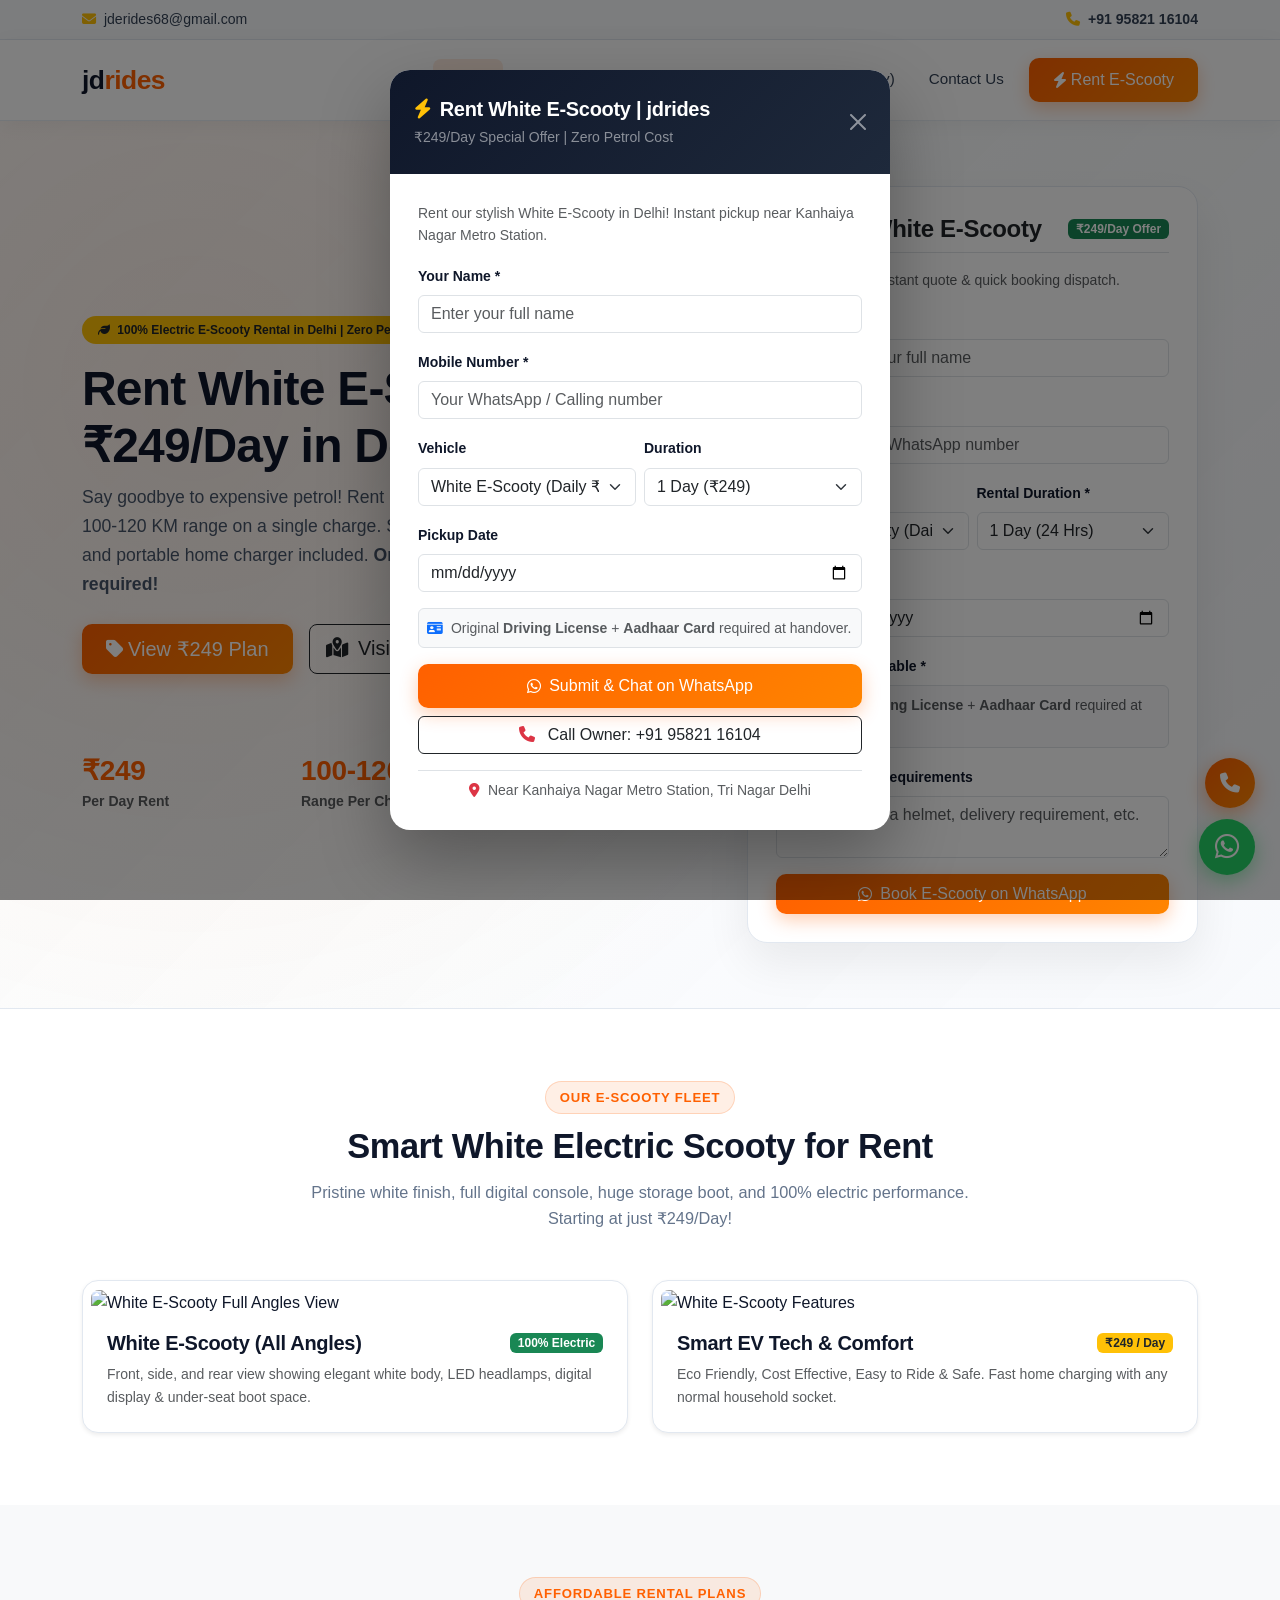
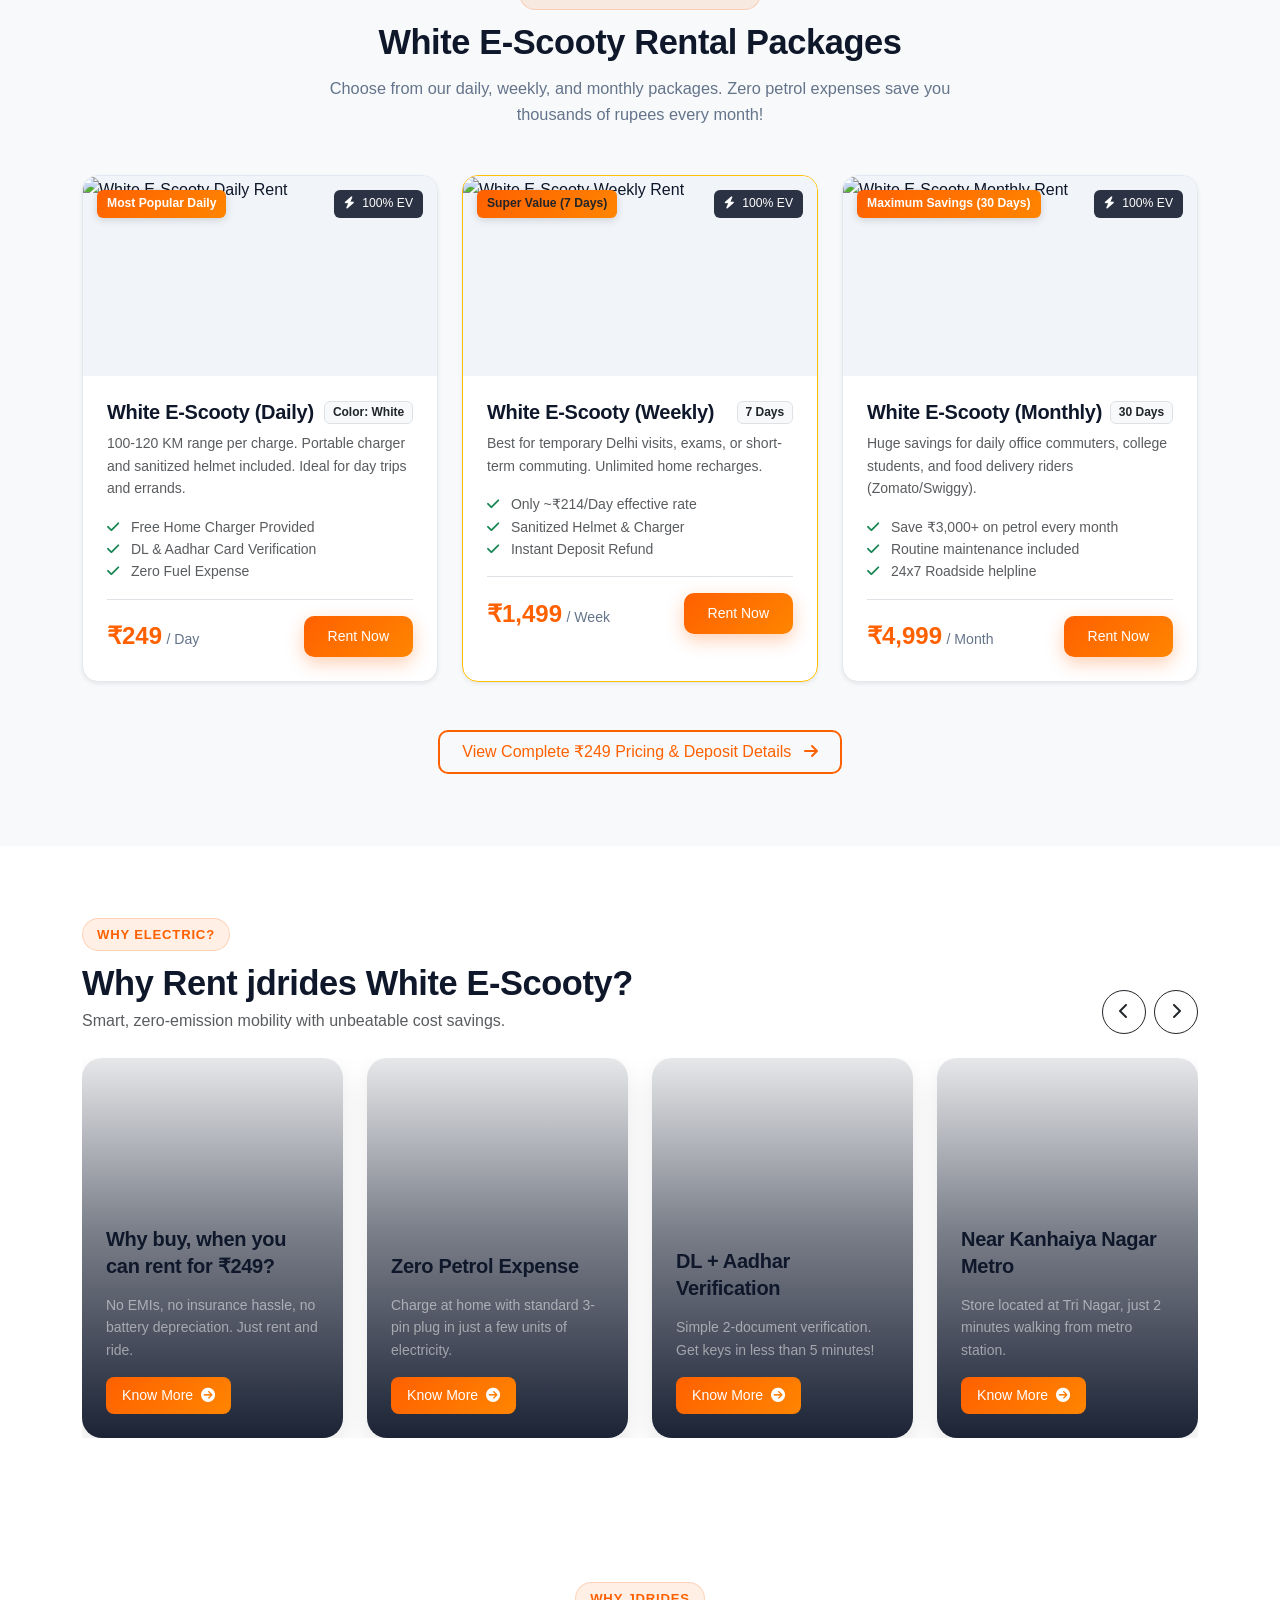
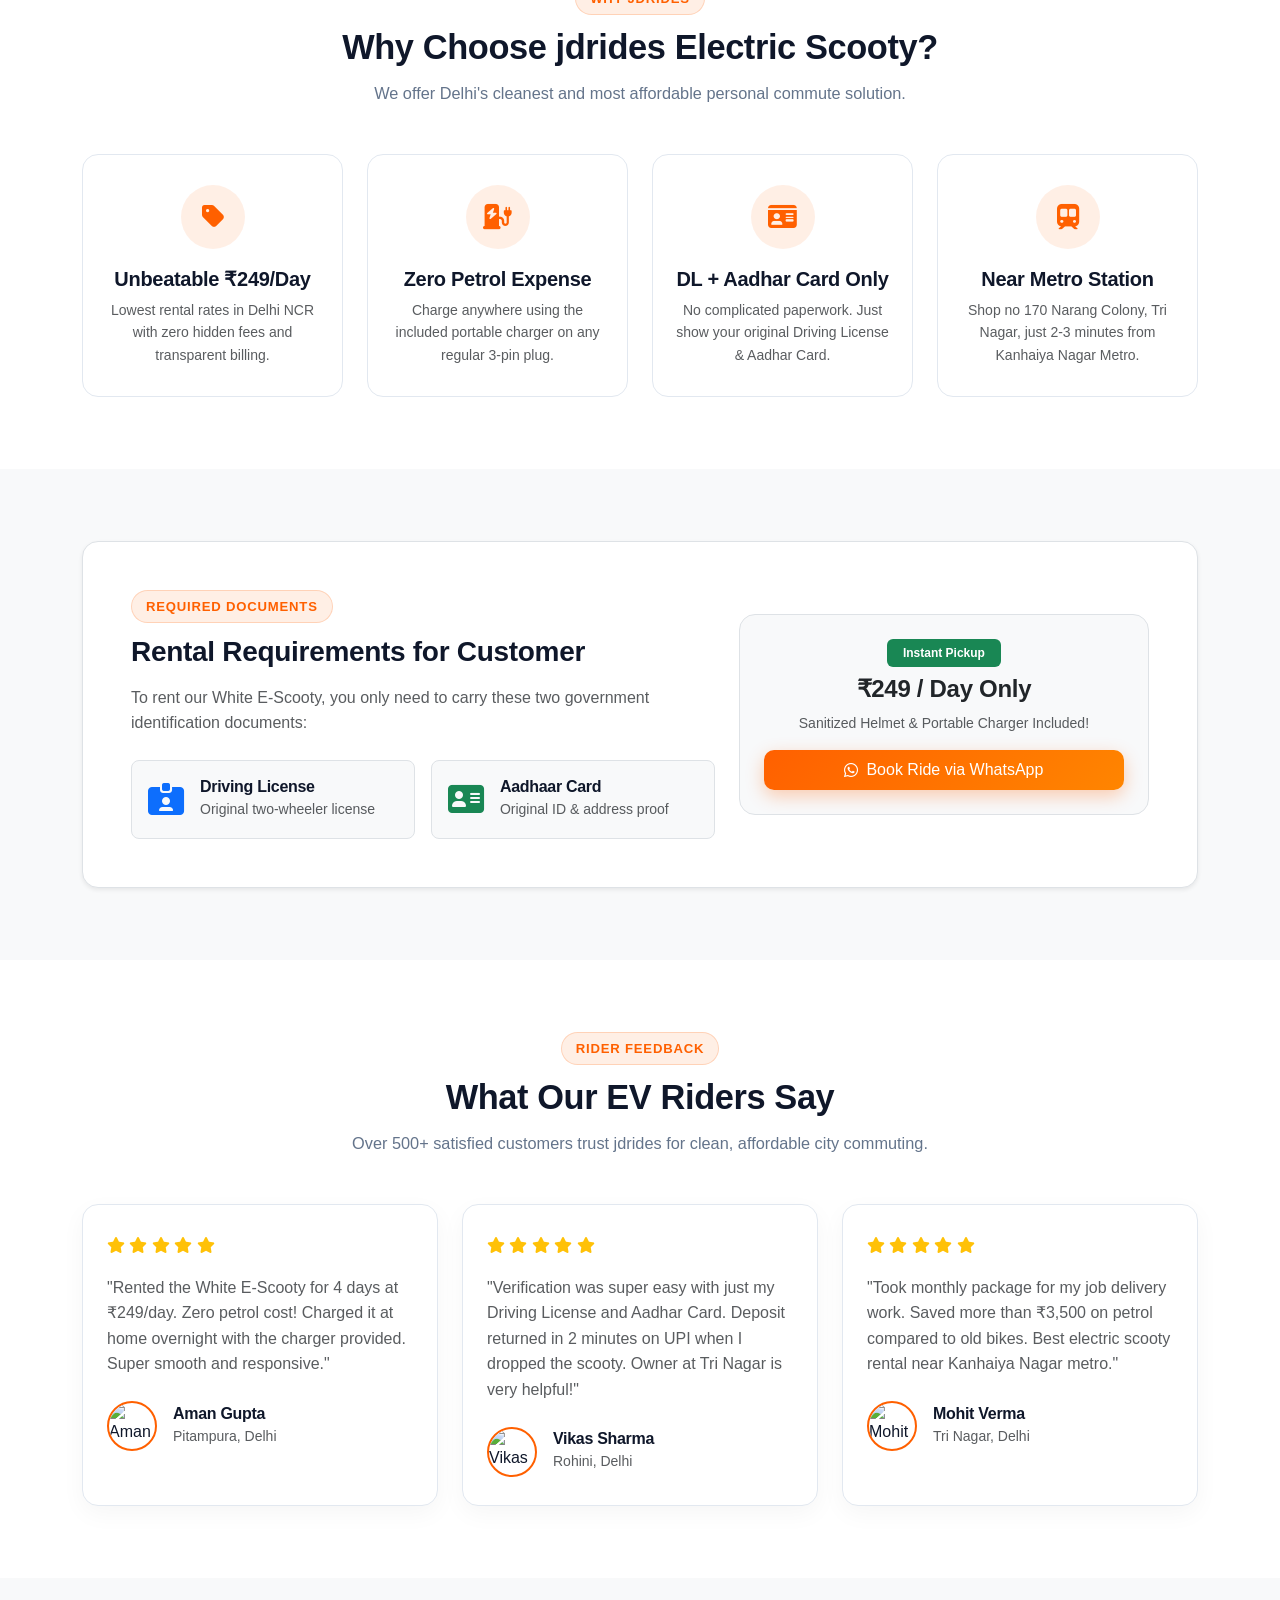
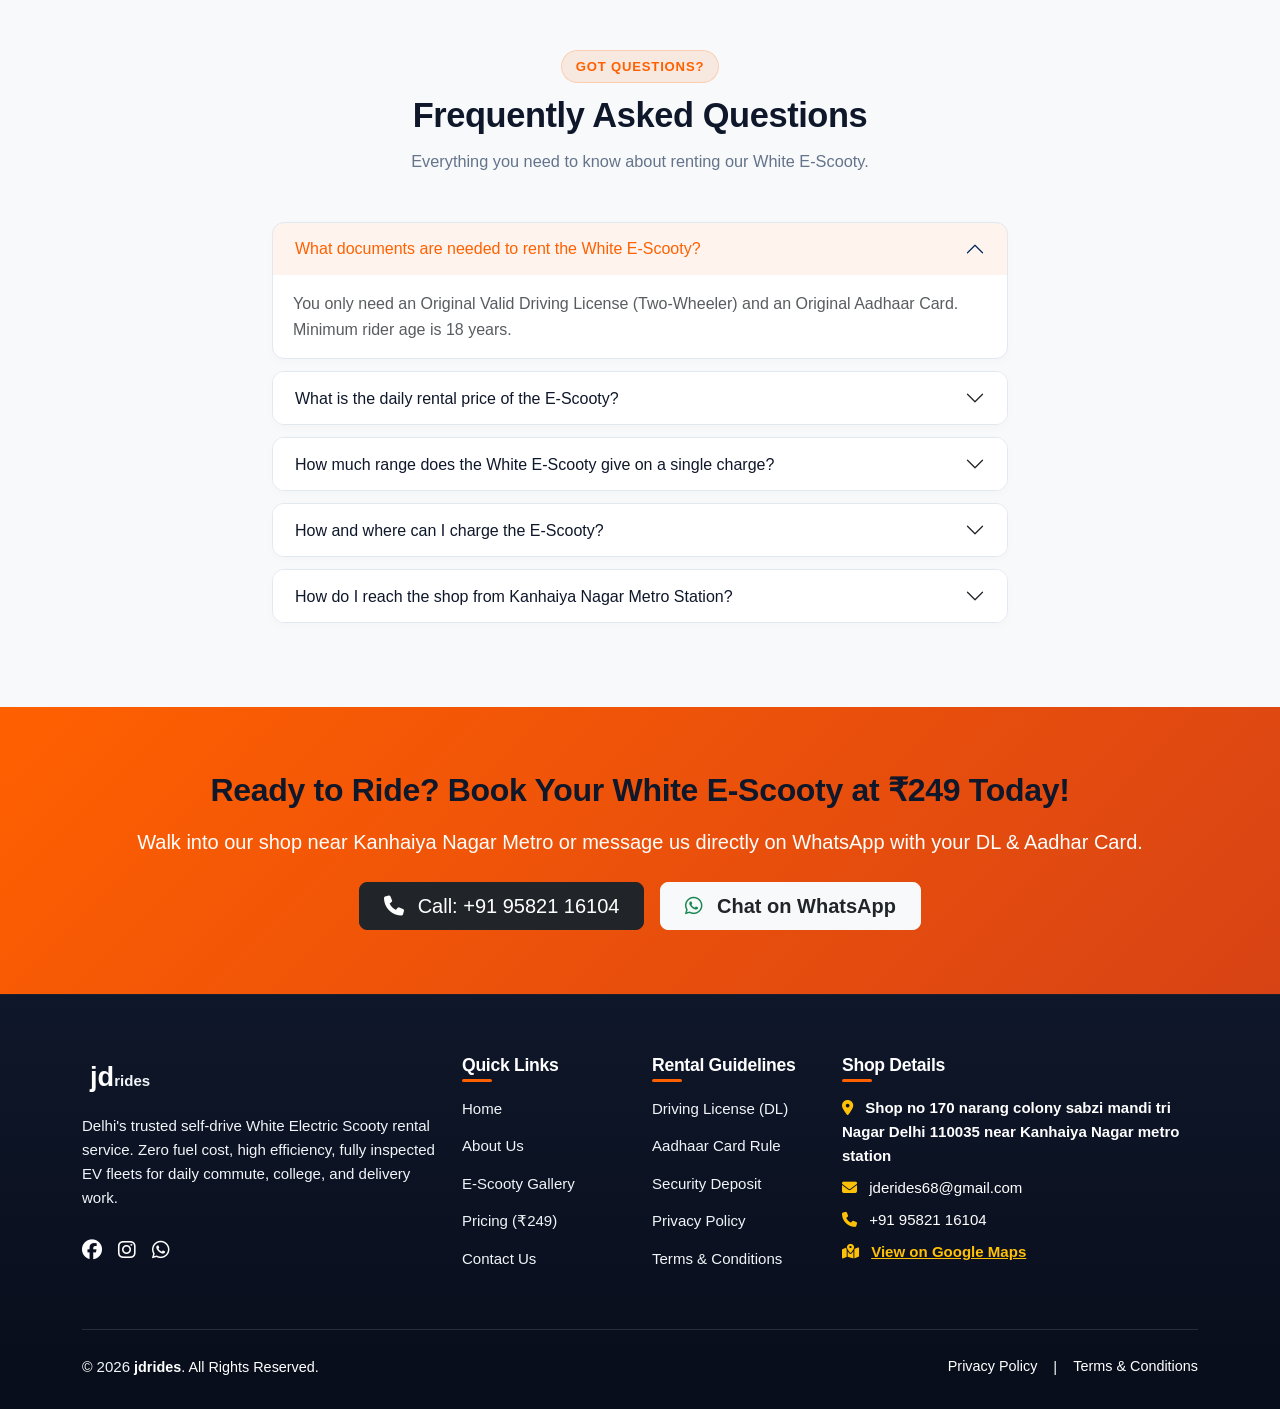
==== commit fab16885: "new changes new changes" ====
--- a/index.html
+++ b/index.html
@@ -3,8 +3,8 @@
 <head>
   <meta charset="UTF-8">
   <meta name="viewport" content="width=device-width, initial-scale=1.0">
-  <title>Jb.rides - Scooty & Bike Rental in Delhi | Affordable Rates</title>
-  <meta name="description" content="Rent Scooty and Bikes in Delhi at Jb.rides. Lowest prices, verified vehicles, helmets included, near Kanhaiya Nagar Metro Station, Tri Nagar Delhi.">
+  <title>jdrides - White E-Scooty Rental in Delhi | ₹249/Day | Zero Petrol Cost</title>
+  <meta name="description" content="Rent smart White E-Scooty in Delhi at jdrides for just ₹249/day. Zero fuel cost, 100-120 KM range, charger included. Just Driving License & Aadhar Card required. Near Kanhaiya Nagar Metro, Tri Nagar.">
   <!-- Bootstrap 5 CSS -->
   <link href="https://cdn.jsdelivr.net/npm/bootstrap@5.3.3/dist/css/bootstrap.min.css" rel="stylesheet">
   <!-- Font Awesome -->
@@ -18,12 +18,12 @@
 </head>
 <body>
 
-  <!-- Top Notification Bar (Location removed, mail & phone aligned to right) -->
+  <!-- Top Notification Bar (Mail Left, Phone Right) -->
   <div class="top-bar">
     <div class="container">
       <div class="top-bar-container">
-        <a href="mailto:Jderides68@gmail.com">
-          <i class="fa-solid fa-envelope me-1 text-warning"></i> Jderides68@gmail.com
+        <a href="mailto:jderides68@gmail.com">
+          <i class="fa-solid fa-envelope me-1 text-warning"></i> jderides68@gmail.com
         </a>
         <a href="tel:+919582116104" class="fw-semibold">
           <i class="fa-solid fa-phone me-1 text-warning"></i> +91 95821 16104
@@ -36,8 +36,8 @@
   <nav class="navbar navbar-expand-lg navbar-light navbar-custom sticky-top">
     <div class="container">
       <a class="navbar-brand d-flex align-items-center" href="index.html">
-        <i class="fa-solid fa-motorcycle text-warning me-2 fs-3"></i>
-        <span>Jb<span class="brand-badge">.rides</span></span>
+        <span class="scooty-icon"><i class="fa-solid fa-moped"></i></span>
+        <span>jd<span class="brand-badge">rides</span></span>
       </a>
       <button class="navbar-toggler" type="button" data-bs-toggle="collapse" data-bs-target="#navbarMain">
         <span class="navbar-toggler-icon"></span>
@@ -46,12 +46,12 @@
         <ul class="navbar-nav ms-auto mb-2 mb-lg-0 align-items-lg-center">
           <li class="nav-item"><a class="nav-link active" href="index.html">Home</a></li>
           <li class="nav-item"><a class="nav-link" href="about.html">About Us</a></li>
-          <li class="nav-item"><a class="nav-link" href="gallery.html">Fleet Gallery</a></li>
-          <li class="nav-item"><a class="nav-link" href="pricing.html">Pricing</a></li>
+          <li class="nav-item"><a class="nav-link" href="gallery.html">E-Scooty Gallery</a></li>
+          <li class="nav-item"><a class="nav-link" href="pricing.html">Pricing (₹249/Day)</a></li>
           <li class="nav-item"><a class="nav-link" href="contact.html">Contact Us</a></li>
           <li class="nav-item ms-lg-2">
             <button class="btn btn-primary-custom" data-bs-toggle="modal" data-bs-target="#autoContactModal">
-              <i class="fa-solid fa-bolt me-1"></i> Quick Rent
+              <i class="fa-solid fa-bolt me-1"></i> Rent E-Scooty
             </button>
           </li>
         </ul>
@@ -65,34 +65,34 @@
       <div class="row align-items-center g-4">
         <div class="col-lg-7">
           <span class="badge bg-warning text-dark px-3 py-2 rounded-pill fw-bold mb-3">
-            <i class="fa-solid fa-shield-halved me-1"></i> #1 Trusted Two-Wheeler Rental in Delhi
+            <i class="fa-solid fa-leaf me-1"></i> 100% Electric E-Scooty Rental in Delhi | Zero Petrol Cost
           </span>
-          <h1 class="hero-title">Rent Scooties & Bikes at Best Prices in Delhi</h1>
+          <h1 class="hero-title">Rent White E-Scooty at Just ₹249/Day in Delhi</h1>
           <p class="hero-subtitle">
-            Explore Delhi NCR with absolute freedom. Well-maintained Honda Activa, Jupiter, Pulsar, Royal Enfield & Sports bikes starting from just <strong>₹299/day</strong>. Zero hassle, instant verification, sanitized helmets included!
+            Say goodbye to expensive petrol! Rent modern <strong>White Electric Scooties</strong> with 100-120 KM range on a single charge. Smooth silent drive, large boot space, and portable home charger included. <strong>Only Driving License & Aadhar Card required!</strong>
           </p>
           <div class="d-flex flex-wrap gap-3 mt-4">
             <a href="pricing.html" class="btn btn-primary-custom btn-lg">
-              <i class="fa-solid fa-tag me-1"></i> View Price List
+              <i class="fa-solid fa-tag me-1"></i> View ₹249 Plan
             </a>
             <a href="contact.html" class="btn btn-outline-dark btn-lg">
-              <i class="fa-solid fa-map-location-dot me-1"></i> Visit Shop
+              <i class="fa-solid fa-map-location-dot me-1"></i> Visit Tri Nagar Shop
             </a>
           </div>
 
           <!-- Quick trust badges -->
           <div class="row mt-5 pt-3 g-3">
             <div class="col-4">
-              <h3 class="fw-bold mb-0 text-primary-custom" style="color: #ff6000;">500+</h3>
-              <small class="text-muted fw-semibold">Happy Riders</small>
+              <h3 class="fw-bold mb-0 text-primary-custom" style="color: #ff6000;">₹249</h3>
+              <small class="text-muted fw-semibold">Per Day Rent</small>
             </div>
             <div class="col-4">
-              <h3 class="fw-bold mb-0" style="color: #ff6000;">100%</h3>
-              <small class="text-muted fw-semibold">Maintained Vehicles</small>
+              <h3 class="fw-bold mb-0" style="color: #ff6000;">100-120 KM</h3>
+              <small class="text-muted fw-semibold">Range Per Charge</small>
             </div>
             <div class="col-4">
-              <h3 class="fw-bold mb-0" style="color: #ff6000;">24x7</h3>
-              <small class="text-muted fw-semibold">Roadside Assist</small>
+              <h3 class="fw-bold mb-0" style="color: #ff6000;">DL + Aadhar</h3>
+              <small class="text-muted fw-semibold">Easy Verification</small>
             </div>
           </div>
         </div>
@@ -102,9 +102,9 @@
           <div class="hero-booking-card">
             <div class="d-flex align-items-center justify-content-between mb-3 border-bottom pb-2">
               <h4 class="fw-bold mb-0 text-dark">
-                <i class="fa-solid fa-motorcycle text-warning me-2"></i>Book Your Ride
+                <i class="fa-solid fa-bolt text-warning me-2"></i>Book White E-Scooty
               </h4>
-              <span class="badge bg-success">Instant Confirmation</span>
+              <span class="badge bg-success">₹249/Day Offer</span>
             </div>
             <p class="small text-muted mb-3">Fill in details for instant quote & quick booking dispatch.</p>
 
@@ -113,7 +113,7 @@
                 <label class="form-label small fw-semibold">Your Full Name *</label>
                 <div class="input-group">
                   <span class="input-group-text"><i class="fa-solid fa-user text-muted"></i></span>
-                  <input type="text" name="customer_name" class="form-control" placeholder="Enter your name" required>
+                  <input type="text" name="customer_name" class="form-control" placeholder="Enter your full name" required>
                 </div>
               </div>
 
@@ -121,27 +121,23 @@
                 <label class="form-label small fw-semibold">Mobile Number *</label>
                 <div class="input-group">
                   <span class="input-group-text"><i class="fa-solid fa-phone text-muted"></i></span>
-                  <input type="tel" name="customer_phone" class="form-control" placeholder="10-digit phone number" required>
+                  <input type="tel" name="customer_phone" class="form-control" placeholder="10-digit WhatsApp number" required>
                 </div>
               </div>
 
               <div class="row g-2 mb-3">
                 <div class="col-6">
-                  <label class="form-label small fw-semibold">Vehicle Type *</label>
+                  <label class="form-label small fw-semibold">Vehicle *</label>
                   <select name="vehicle_type" class="form-select" required>
-                    <option value="" disabled selected>Select</option>
-                    <option value="Honda Activa 6G">Honda Activa 6G (Scooty)</option>
-                    <option value="TVS Jupiter 125">TVS Jupiter (Scooty)</option>
-                    <option value="Suzuki Access 125">Suzuki Access (Scooty)</option>
-                    <option value="Bajaj Pulsar 150/NS200">Bajaj Pulsar (Bike)</option>
-                    <option value="Royal Enfield Classic 350">Royal Enfield 350 (Bike)</option>
-                    <option value="Yamaha MT-15 / R15">Yamaha MT-15 / R15 (Bike)</option>
+                    <option value="White E-Scooty (Daily ₹249)" selected>White E-Scooty (Daily ₹249)</option>
+                    <option value="White E-Scooty (Weekly ₹1499)">White E-Scooty (Weekly ₹1499)</option>
+                    <option value="White E-Scooty (Monthly ₹4999)">White E-Scooty (Monthly ₹4999)</option>
                   </select>
                 </div>
                 <div class="col-6">
                   <label class="form-label small fw-semibold">Rental Duration *</label>
                   <select name="rental_duration" class="form-select" required>
-                    <option value="1 Day (24 Hrs)">1 Day (24 Hrs)</option>
+                    <option value="1 Day (24 Hrs)" selected>1 Day (24 Hrs)</option>
                     <option value="2-3 Days">2 - 3 Days</option>
                     <option value="1 Week (7 Days)">1 Week (7 Days)</option>
                     <option value="15 Days">15 Days</option>
@@ -159,12 +155,19 @@
               </div>
 
               <div class="mb-3">
-                <label class="form-label small fw-semibold">Special Notes / Drop location</label>
-                <textarea name="customer_notes" rows="2" class="form-control" placeholder="Optional comments or questions"></textarea>
+                <label class="form-label small fw-semibold">Documents Available *</label>
+                <div class="p-2 bg-light rounded small text-muted border">
+                  <i class="fa-solid fa-circle-check text-success me-1"></i> Original <strong>Driving License</strong> + <strong>Aadhaar Card</strong> required at pickup.
+                </div>
+              </div>
+
+              <div class="mb-3">
+                <label class="form-label small fw-semibold">Special Notes / Requirements</label>
+                <textarea name="customer_notes" rows="2" class="form-control" placeholder="e.g. Need extra helmet, delivery requirement, etc."></textarea>
               </div>
 
               <button type="submit" class="btn btn-primary-custom w-100 py-2">
-                <i class="fa-brands fa-whatsapp me-2"></i> Book Ride on WhatsApp
+                <i class="fa-brands fa-whatsapp me-2"></i> Book E-Scooty on WhatsApp
               </button>
 
               <div class="form-alert"></div>
@@ -175,14 +178,170 @@
     </div>
   </section>
 
-  <!-- NEW SECTION 1: STORY CARDS SLIDER / CAROUSEL (Inspired by ONN Bikes image) -->
+  <!-- HIGHLIGHT SECTION: REAL E-SCOOTY PHOTOS -->
+  <section class="py-5 bg-white">
+    <div class="container py-4">
+      <div class="text-center mb-5">
+        <span class="section-badge">Our E-Scooty Fleet</span>
+        <h2 class="section-title">Smart White Electric Scooty for Rent</h2>
+        <p class="section-desc">Pristine white finish, full digital console, huge storage boot, and 100% electric performance. Starting at just ₹249/Day!</p>
+      </div>
+
+      <div class="row g-4 align-items-center">
+        <!-- Image 1 Showcase -->
+        <div class="col-lg-6">
+          <div class="custom-card shadow-sm p-2">
+            <img src="images/escooty-white-1.jpg" alt="White E-Scooty Full Angles View" class="img-fluid rounded-3 w-100" style="object-fit: cover;">
+            <div class="p-3">
+              <div class="d-flex justify-content-between align-items-center">
+                <h5 class="fw-bold mb-0">White E-Scooty (All Angles)</h5>
+                <span class="badge bg-success">100% Electric</span>
+              </div>
+              <p class="small text-muted mt-2 mb-0">Front, side, and rear view showing elegant white body, LED headlamps, digital display & under-seat boot space.</p>
+            </div>
+          </div>
+        </div>
+
+        <!-- Image 2 Showcase -->
+        <div class="col-lg-6">
+          <div class="custom-card shadow-sm p-2">
+            <img src="images/escooty-white-2.jpg" alt="White E-Scooty Features" class="img-fluid rounded-3 w-100" style="object-fit: cover;">
+            <div class="p-3">
+              <div class="d-flex justify-content-between align-items-center">
+                <h5 class="fw-bold mb-0">Smart EV Tech & Comfort</h5>
+                <span class="badge bg-warning text-dark">₹249 / Day</span>
+              </div>
+              <p class="small text-muted mt-2 mb-0">Eco Friendly, Cost Effective, Easy to Ride & Safe. Fast home charging with any normal household socket.</p>
+            </div>
+          </div>
+        </div>
+      </div>
+    </div>
+  </section>
+
+  <!-- Popular Rental Plans Preview -->
+  <section class="py-5 bg-light">
+    <div class="container py-4">
+      <div class="text-center mb-5">
+        <span class="section-badge">Affordable Rental Plans</span>
+        <h2 class="section-title">White E-Scooty Rental Packages</h2>
+        <p class="section-desc">Choose from our daily, weekly, and monthly packages. Zero petrol expenses save you thousands of rupees every month!</p>
+      </div>
+
+      <div class="row g-4 justify-content-center">
+        <!-- Plan 1: Daily -->
+        <div class="col-md-6 col-lg-4">
+          <div class="custom-card shadow-sm">
+            <div class="vehicle-img-wrapper" style="height: 200px;">
+              <span class="badge-tag">Most Popular Daily</span>
+              <span class="badge-fuel"><i class="fa-solid fa-bolt me-1"></i> 100% EV</span>
+              <img src="images/escooty-white-1.jpg" alt="White E-Scooty Daily Rent">
+            </div>
+            <div class="p-4">
+              <div class="d-flex justify-content-between align-items-center mb-2">
+                <h5 class="fw-bold mb-0">White E-Scooty (Daily)</h5>
+                <span class="badge bg-light text-dark border">Color: White</span>
+              </div>
+              <p class="small text-muted mb-3">100-120 KM range per charge. Portable charger and sanitized helmet included. Ideal for day trips and errands.</p>
+              <ul class="list-unstyled small text-muted mb-3">
+                <li><i class="fa-solid fa-check text-success me-2"></i> Free Home Charger Provided</li>
+                <li><i class="fa-solid fa-check text-success me-2"></i> DL & Aadhar Card Verification</li>
+                <li><i class="fa-solid fa-check text-success me-2"></i> Zero Fuel Expense</li>
+              </ul>
+              <div class="d-flex justify-content-between align-items-center pt-3 border-top">
+                <div>
+                  <span class="price-tag">₹249</span>
+                  <span class="price-sub"> / Day</span>
+                </div>
+                <button class="btn btn-sm btn-primary-custom" data-bs-toggle="modal" data-bs-target="#autoContactModal">
+                  Rent Now
+                </button>
+              </div>
+            </div>
+          </div>
+        </div>
+
+        <!-- Plan 2: Weekly -->
+        <div class="col-md-6 col-lg-4">
+          <div class="custom-card shadow-sm border-warning">
+            <div class="vehicle-img-wrapper" style="height: 200px;">
+              <span class="badge-tag bg-warning text-dark">Super Value (7 Days)</span>
+              <span class="badge-fuel"><i class="fa-solid fa-bolt me-1"></i> 100% EV</span>
+              <img src="images/escooty-white-2.jpg" alt="White E-Scooty Weekly Rent">
+            </div>
+            <div class="p-4">
+              <div class="d-flex justify-content-between align-items-center mb-2">
+                <h5 class="fw-bold mb-0">White E-Scooty (Weekly)</h5>
+                <span class="badge bg-light text-dark border">7 Days</span>
+              </div>
+              <p class="small text-muted mb-3">Best for temporary Delhi visits, exams, or short-term commuting. Unlimited home recharges.</p>
+              <ul class="list-unstyled small text-muted mb-3">
+                <li><i class="fa-solid fa-check text-success me-2"></i> Only ~₹214/Day effective rate</li>
+                <li><i class="fa-solid fa-check text-success me-2"></i> Sanitized Helmet & Charger</li>
+                <li><i class="fa-solid fa-check text-success me-2"></i> Instant Deposit Refund</li>
+              </ul>
+              <div class="d-flex justify-content-between align-items-center pt-3 border-top">
+                <div>
+                  <span class="price-tag">₹1,499</span>
+                  <span class="price-sub"> / Week</span>
+                </div>
+                <button class="btn btn-sm btn-primary-custom" data-bs-toggle="modal" data-bs-target="#autoContactModal">
+                  Rent Now
+                </button>
+              </div>
+            </div>
+          </div>
+        </div>
+
+        <!-- Plan 3: Monthly -->
+        <div class="col-md-6 col-lg-4">
+          <div class="custom-card shadow-sm">
+            <div class="vehicle-img-wrapper" style="height: 200px;">
+              <span class="badge-tag bg-success text-white">Maximum Savings (30 Days)</span>
+              <span class="badge-fuel"><i class="fa-solid fa-bolt me-1"></i> 100% EV</span>
+              <img src="images/escooty-white-1.jpg" alt="White E-Scooty Monthly Rent">
+            </div>
+            <div class="p-4">
+              <div class="d-flex justify-content-between align-items-center mb-2">
+                <h5 class="fw-bold mb-0">White E-Scooty (Monthly)</h5>
+                <span class="badge bg-light text-dark border">30 Days</span>
+              </div>
+              <p class="small text-muted mb-3">Huge savings for daily office commuters, college students, and food delivery riders (Zomato/Swiggy).</p>
+              <ul class="list-unstyled small text-muted mb-3">
+                <li><i class="fa-solid fa-check text-success me-2"></i> Save ₹3,000+ on petrol every month</li>
+                <li><i class="fa-solid fa-check text-success me-2"></i> Routine maintenance included</li>
+                <li><i class="fa-solid fa-check text-success me-2"></i> 24x7 Roadside helpline</li>
+              </ul>
+              <div class="d-flex justify-content-between align-items-center pt-3 border-top">
+                <div>
+                  <span class="price-tag">₹4,999</span>
+                  <span class="price-sub"> / Month</span>
+                </div>
+                <button class="btn btn-sm btn-primary-custom" data-bs-toggle="modal" data-bs-target="#autoContactModal">
+                  Rent Now
+                </button>
+              </div>
+            </div>
+          </div>
+        </div>
+      </div>
+
+      <div class="text-center mt-5">
+        <a href="pricing.html" class="btn btn-outline-custom">
+          View Complete ₹249 Pricing & Deposit Details <i class="fa-solid fa-arrow-right ms-2"></i>
+        </a>
+      </div>
+    </div>
+  </section>
+
+  <!-- STORY CARDS SLIDER / CAROUSEL -->
   <section class="py-5 bg-white">
     <div class="container py-4">
       <div class="d-flex flex-wrap justify-content-between align-items-end mb-4">
         <div>
-          <span class="section-badge">Rental Highlights</span>
-          <h2 class="section-title mb-0">More About Jb.rides</h2>
-          <p class="text-muted mt-1 mb-0">Discover the smart way to travel Delhi without EMIs or maintenance costs.</p>
+          <span class="section-badge">Why Electric?</span>
+          <h2 class="section-title mb-0">Why Rent jdrides White E-Scooty?</h2>
+          <p class="text-muted mt-1 mb-0">Smart, zero-emission mobility with unbeatable cost savings.</p>
         </div>
         <div class="d-flex gap-2 mt-3 mt-md-0">
           <button class="btn btn-outline-dark rounded-circle" type="button" data-bs-target="#storyCarousel" data-bs-slide="prev" style="width: 44px; height: 44px;">
@@ -201,10 +360,10 @@
             <div class="row g-4">
               <!-- Card 1 -->
               <div class="col-md-6 col-lg-3">
-                <div class="story-card" style="background-image: url('https://images.unsplash.com/photo-1558981403-c5f9899a28bc?auto=format&fit=crop&w=700&q=80');">
+                <div class="story-card" style="background-image: url('images/escooty-white-1.jpg');">
                   <div class="story-card-content">
-                    <h4>Why buy, when you can rent?</h4>
-                    <p class="small text-white-50 mb-3">No maintenance headaches, zero down payment, ride whenever you want.</p>
+                    <h4>Why buy, when you can rent for ₹249?</h4>
+                    <p class="small text-white-50 mb-3">No EMIs, no insurance hassle, no battery depreciation. Just rent and ride.</p>
                     <a href="pricing.html" class="btn-know-more">
                       Know More <i class="fa-solid fa-circle-arrow-right"></i>
                     </a>
@@ -213,10 +372,10 @@
               </div>
               <!-- Card 2 -->
               <div class="col-md-6 col-lg-3">
-                <div class="story-card" style="background-image: url('https://images.unsplash.com/photo-1568772585407-9361f9bf3a87?auto=format&fit=crop&w=700&q=80');">
+                <div class="story-card" style="background-image: url('images/escooty-white-2.jpg');">
                   <div class="story-card-content">
-                    <h4>Easy guide to rent scooties & bikes</h4>
-                    <p class="small text-white-50 mb-3">3 quick steps with your driving license & Aadhaar card. Instant handover.</p>
+                    <h4>Zero Petrol Expense</h4>
+                    <p class="small text-white-50 mb-3">Charge at home with standard 3-pin plug in just a few units of electricity.</p>
                     <a href="about.html" class="btn-know-more">
                       Know More <i class="fa-solid fa-circle-arrow-right"></i>
                     </a>
@@ -225,10 +384,10 @@
               </div>
               <!-- Card 3 -->
               <div class="col-md-6 col-lg-3">
-                <div class="story-card" style="background-image: url('https://images.unsplash.com/photo-1599819811279-d5ad9cccf838?auto=format&fit=crop&w=700&q=80');">
+                <div class="story-card" style="background-image: url('images/escooty-white-1.jpg');">
                   <div class="story-card-content">
-                    <h4>Metro Station Pickup & Delivery</h4>
-                    <p class="small text-white-50 mb-3">Just 2 minutes walk from Kanhaiya Nagar Metro Station (Tri Nagar).</p>
+                    <h4>DL + Aadhar Verification</h4>
+                    <p class="small text-white-50 mb-3">Simple 2-document verification. Get keys in less than 5 minutes!</p>
                     <a href="contact.html" class="btn-know-more">
                       Know More <i class="fa-solid fa-circle-arrow-right"></i>
                     </a>
@@ -237,10 +396,10 @@
               </div>
               <!-- Card 4 -->
               <div class="col-md-6 col-lg-3">
-                <div class="story-card" style="background-image: url('https://images.unsplash.com/photo-1558981806-ec527fa84c39?auto=format&fit=crop&w=700&q=80');">
+                <div class="story-card" style="background-image: url('images/escooty-white-2.jpg');">
                   <div class="story-card-content">
-                    <h4>Your Perfect Ride Anytime!</h4>
-                    <p class="small text-white-50 mb-3">From fuel-saver Activa to powerful Royal Enfield Classic 350.</p>
+                    <h4>Near Kanhaiya Nagar Metro</h4>
+                    <p class="small text-white-50 mb-3">Store located at Tri Nagar, just 2 minutes walking from metro station.</p>
                     <a href="gallery.html" class="btn-know-more">
                       Know More <i class="fa-solid fa-circle-arrow-right"></i>
                     </a>
@@ -255,10 +414,10 @@
             <div class="row g-4">
               <!-- Card 5 -->
               <div class="col-md-6 col-lg-3">
-                <div class="story-card" style="background-image: url('https://images.unsplash.com/photo-1609630875171-b1321377ee65?auto=format&fit=crop&w=700&q=80');">
+                <div class="story-card" style="background-image: url('images/escooty-white-2.jpg');">
                   <div class="story-card-content">
-                    <h4>Delhi to Murthal Highway Tour</h4>
-                    <p class="small text-white-50 mb-3">Rent a cruiser for midnight highway trips with sanitized helmets.</p>
+                    <h4>Delivery Riders Special</h4>
+                    <p class="small text-white-50 mb-3">Zomato/Swiggy delivery partners save up to ₹4,000 monthly on petrol.</p>
                     <a href="pricing.html" class="btn-know-more">
                       Know More <i class="fa-solid fa-circle-arrow-right"></i>
                     </a>
@@ -267,34 +426,34 @@
               </div>
               <!-- Card 6 -->
               <div class="col-md-6 col-lg-3">
-                <div class="story-card" style="background-image: url('https://images.unsplash.com/photo-1615172282427-9a57ef2d142e?auto=format&fit=crop&w=700&q=80');">
+                <div class="story-card" style="background-image: url('images/escooty-white-1.jpg');">
                   <div class="story-card-content">
-                    <h4>Delivery Riders Monthly Plan</h4>
-                    <p class="small text-white-50 mb-3">Cost-efficient monthly packages for Zomato, Swiggy & courier partners.</p>
-                    <a href="pricing.html" class="btn-know-more">
-                      Know More <i class="fa-solid fa-circle-arrow-right"></i>
-                    </a>
-                  </div>
-                </div>
-              </div>
-              <!-- Card 7 -->
-              <div class="col-md-6 col-lg-3">
-                <div class="story-card" style="background-image: url('https://images.unsplash.com/photo-1558981403-c5f9899a28bc?auto=format&fit=crop&w=700&q=80');">
-                  <div class="story-card-content">
-                    <h4>College & Office Daily Commute</h4>
-                    <p class="small text-white-50 mb-3">Beat Delhi traffic and metro queues with smooth two-wheelers.</p>
+                    <h4>Large Under-Seat Boot</h4>
+                    <p class="small text-white-50 mb-3">Keep helmets, groceries, backpacks and charger safely locked inside.</p>
                     <a href="gallery.html" class="btn-know-more">
                       Know More <i class="fa-solid fa-circle-arrow-right"></i>
                     </a>
                   </div>
                 </div>
               </div>
+              <!-- Card 7 -->
+              <div class="col-md-6 col-lg-3">
+                <div class="story-card" style="background-image: url('images/escooty-white-2.jpg');">
+                  <div class="story-card-content">
+                    <h4>Smart Digital Display</h4>
+                    <p class="small text-white-50 mb-3">Live speed, battery percentage, and riding modes at your fingertips.</p>
+                    <a href="about.html" class="btn-know-more">
+                      Know More <i class="fa-solid fa-circle-arrow-right"></i>
+                    </a>
+                  </div>
+                </div>
+              </div>
               <!-- Card 8 -->
               <div class="col-md-6 col-lg-3">
-                <div class="story-card" style="background-image: url('https://images.unsplash.com/photo-1568772585407-9361f9bf3a87?auto=format&fit=crop&w=700&q=80');">
+                <div class="story-card" style="background-image: url('images/escooty-white-1.jpg');">
                   <div class="story-card-content">
-                    <h4>Special Weekend Discount</h4>
-                    <p class="small text-white-50 mb-3">Extra 15% discount on bookings over 3 days. Book in advance!</p>
+                    <h4>Instant Deposit Refund</h4>
+                    <p class="small text-white-50 mb-3">Refundable deposit credited back instantly via UPI on returning the scooty.</p>
                     <a href="contact.html" class="btn-know-more">
                       Know More <i class="fa-solid fa-circle-arrow-right"></i>
                     </a>
@@ -308,199 +467,41 @@
     </div>
   </section>
 
-  <!-- Popular Vehicles Fleet Preview -->
-  <section class="py-5 bg-light">
-    <div class="container py-4">
-      <div class="text-center mb-5">
-        <span class="section-badge">Featured Rides</span>
-        <h2 class="section-title">Popular Scooters & Bikes for Rent</h2>
-        <p class="section-desc">Choose from our top-rated, certified, fuel-efficient two-wheelers for personal commute, daily jobs, or weekend road trips.</p>
-      </div>
-
-      <div class="row g-4">
-        <!-- Vehicle 1: Activa -->
-        <div class="col-md-6 col-lg-4">
-          <div class="custom-card shadow-sm">
-            <div class="vehicle-img-wrapper">
-              <span class="badge-tag">Most Popular Scooty</span>
-              <span class="badge-fuel"><i class="fa-solid fa-gas-pump me-1"></i> Petrol</span>
-              <img src="https://images.unsplash.com/photo-1599819811279-d5ad9cccf838?auto=format&fit=crop&w=700&q=80" alt="Honda Activa Scooty Rent Delhi">
-            </div>
-            <div class="p-4">
-              <div class="d-flex justify-content-between align-items-center mb-2">
-                <h5 class="fw-bold mb-0">Honda Activa 6G</h5>
-                <span class="badge bg-light text-dark border">110 CC</span>
-              </div>
-              <p class="small text-muted mb-3">Smooth automatic gearless drive, incredible mileage, comfortable seat with large boot space.</p>
-              <div class="d-flex justify-content-between align-items-center pt-3 border-top">
-                <div>
-                  <span class="price-tag">₹299</span>
-                  <span class="price-sub"> / Day</span>
-                </div>
-                <button class="btn btn-sm btn-primary-custom" data-bs-toggle="modal" data-bs-target="#autoContactModal">
-                  Rent Now
-                </button>
-              </div>
-            </div>
-          </div>
-        </div>
-
-        <!-- Vehicle 2: TVS Jupiter -->
-        <div class="col-md-6 col-lg-4">
-          <div class="custom-card shadow-sm">
-            <div class="vehicle-img-wrapper">
-              <span class="badge-tag">Economic Scooty</span>
-              <span class="badge-fuel"><i class="fa-solid fa-gas-pump me-1"></i> Petrol</span>
-              <img src="https://images.unsplash.com/photo-1558981403-c5f9899a28bc?auto=format&fit=crop&w=700&q=80" alt="TVS Jupiter Scooty">
-            </div>
-            <div class="p-4">
-              <div class="d-flex justify-content-between align-items-center mb-2">
-                <h5 class="fw-bold mb-0">TVS Jupiter 125</h5>
-                <span class="badge bg-light text-dark border">125 CC</span>
-              </div>
-              <p class="small text-muted mb-3">Best-in-class comfort, external fuel filler, USB charger, superior disc brakes for city traffic.</p>
-              <div class="d-flex justify-content-between align-items-center pt-3 border-top">
-                <div>
-                  <span class="price-tag">₹349</span>
-                  <span class="price-sub"> / Day</span>
-                </div>
-                <button class="btn btn-sm btn-primary-custom" data-bs-toggle="modal" data-bs-target="#autoContactModal">
-                  Rent Now
-                </button>
-              </div>
-            </div>
-          </div>
-        </div>
-
-        <!-- Vehicle 3: Royal Enfield -->
-        <div class="col-md-6 col-lg-4">
-          <div class="custom-card shadow-sm">
-            <div class="vehicle-img-wrapper">
-              <span class="badge-tag bg-dark text-white">Classic Cruiser</span>
-              <span class="badge-fuel"><i class="fa-solid fa-gas-pump me-1"></i> Petrol</span>
-              <img src="https://images.unsplash.com/photo-1558981806-ec527fa84c39?auto=format&fit=crop&w=700&q=80" alt="Royal Enfield Classic 350">
-            </div>
-            <div class="p-4">
-              <div class="d-flex justify-content-between align-items-center mb-2">
-                <h5 class="fw-bold mb-0">Royal Enfield Classic 350</h5>
-                <span class="badge bg-light text-dark border">350 CC</span>
-              </div>
-              <p class="small text-muted mb-3">Iconic thump, heavy touring capability, legendary comfort for long journeys and Delhi roaming.</p>
-              <div class="d-flex justify-content-between align-items-center pt-3 border-top">
-                <div>
-                  <span class="price-tag">₹799</span>
-                  <span class="price-sub"> / Day</span>
-                </div>
-                <button class="btn btn-sm btn-primary-custom" data-bs-toggle="modal" data-bs-target="#autoContactModal">
-                  Rent Now
-                </button>
-              </div>
-            </div>
-          </div>
-        </div>
-      </div>
-
-      <div class="text-center mt-5">
-        <a href="pricing.html" class="btn btn-outline-custom">
-          Explore All Bikes & Scooty Pricing <i class="fa-solid fa-arrow-right ms-2"></i>
-        </a>
-      </div>
-    </div>
-  </section>
-
-  <!-- NEW SECTION 2: REAL RIDING EXPERIENCE / VIDEO SHOWCASE SECTION -->
-  <section class="py-5 video-section">
-    <div class="container py-4">
-      <div class="row align-items-center g-5">
-        <div class="col-lg-6">
-          <span class="section-badge text-warning border-warning" style="background: rgba(255, 183, 3, 0.15);">Live Ride Experience</span>
-          <h2 class="section-title text-white">Feel the Pure Thrill of Riding in Delhi NCR</h2>
-          <p class="text-white-50 mb-4">
-            Whether cruising past the India Gate boulevard, exploring old Delhi food alleys, or speeding down the Yamuna Expressway, Jb.rides gives you the perfect two-wheeler in pristine condition.
-          </p>
-
-          <div class="d-flex flex-column gap-3 mb-4">
-            <div class="d-flex align-items-center gap-3">
-              <div class="contact-icon-box bg-warning text-dark"><i class="fa-solid fa-circle-check"></i></div>
-              <div>
-                <h6 class="fw-bold text-white mb-0">Fully Inspected & Tested Fleets</h6>
-                <small class="text-white-50">Every scooter undergoes a 21-point safety inspection.</small>
-              </div>
-            </div>
-            <div class="d-flex align-items-center gap-3">
-              <div class="contact-icon-box bg-warning text-dark"><i class="fa-solid fa-helmet-safety"></i></div>
-              <div>
-                <h6 class="fw-bold text-white mb-0">Complimentary ISI Marked Helmets</h6>
-                <small class="text-white-50">Sanitized before every customer pickup.</small>
-              </div>
-            </div>
-            <div class="d-flex align-items-center gap-3">
-              <div class="contact-icon-box bg-warning text-dark"><i class="fa-solid fa-headset"></i></div>
-              <div>
-                <h6 class="fw-bold text-white mb-0">24x7 Roadside Emergency Support</h6>
-                <small class="text-white-50">Assistance available anywhere across Delhi NCR.</small>
-              </div>
-            </div>
-          </div>
-
-          <a href="https://wa.me/919582116104?text=Hi%20Jb.rides,%20I%20want%20to%20rent%20a%20scooter%20or%20bike" target="_blank" class="btn btn-primary-custom btn-lg">
-            <i class="fa-brands fa-whatsapp me-2"></i> Book Your Ride Now
-          </a>
-        </div>
-
-        <div class="col-lg-6">
-          <div class="video-box-wrapper">
-            <!-- Responsive Embedded Motorbike / Two Wheeler Travel Video -->
-            <iframe 
-              src="https://www.youtube-nocookie.com/embed/dQw4w9WgXcQ?autoplay=0&mute=1&controls=1&loop=1" 
-              title="Jb.rides Motorcycle Experience Video" 
-              allow="accelerometer; autoplay; clipboard-write; encrypted-media; gyroscope; picture-in-picture" 
-              allowfullscreen>
-            </iframe>
-          </div>
-          <div class="text-center mt-3">
-            <small class="text-white-50"><i class="fa-solid fa-video me-1 text-warning"></i> Real riding lifestyle with Jb.rides</small>
-          </div>
-        </div>
-      </div>
-    </div>
-  </section>
-
-  <!-- Why Choose Jb.rides -->
+  <!-- Key Benefits Section -->
   <section class="py-5 bg-white">
     <div class="container py-4">
       <div class="text-center mb-5">
-        <span class="section-badge">Why Jb.rides</span>
-        <h2 class="section-title">Why Choose Us For Your Two-Wheeler Rental?</h2>
-        <p class="section-desc">We make scooter and motorcycle rental in Delhi super simple, affordable and transparent.</p>
+        <span class="section-badge">Why jdrides</span>
+        <h2 class="section-title">Why Choose jdrides Electric Scooty?</h2>
+        <p class="section-desc">We offer Delhi's cleanest and most affordable personal commute solution.</p>
       </div>
 
       <div class="row g-4">
         <div class="col-md-6 col-lg-3">
           <div class="feature-box">
             <div class="feature-icon-circle">
-              <i class="fa-solid fa-wallet"></i>
-            </div>
-            <h5 class="fw-bold">Affordable Rates</h5>
-            <p class="small text-muted mb-0">Starting from ₹299/day with special discounts for weekly and monthly rental bookings.</p>
+              <i class="fa-solid fa-tag"></i>
+            </div>
+            <h5>Unbeatable ₹249/Day</h5>
+            <p class="small text-muted mb-0">Lowest rental rates in Delhi NCR with zero hidden fees and transparent billing.</p>
           </div>
         </div>
         <div class="col-md-6 col-lg-3">
           <div class="feature-box">
             <div class="feature-icon-circle">
-              <i class="fa-solid fa-wrench"></i>
-            </div>
-            <h5 class="fw-bold">Regularly Serviced</h5>
-            <p class="small text-muted mb-0">Every bike and scooty is sanitized, serviced and mechanically verified before handover.</p>
+              <i class="fa-solid fa-charging-station"></i>
+            </div>
+            <h5>Zero Petrol Expense</h5>
+            <p class="small text-muted mb-0">Charge anywhere using the included portable charger on any regular 3-pin plug.</p>
           </div>
         </div>
         <div class="col-md-6 col-lg-3">
           <div class="feature-box">
             <div class="feature-icon-circle">
-              <i class="fa-solid fa-file-circle-check"></i>
-            </div>
-            <h5 class="fw-bold">Minimum Paperwork</h5>
-            <p class="small text-muted mb-0">Quick digital verification with just your valid Driving License and Aadhar Card.</p>
+              <i class="fa-solid fa-id-card"></i>
+            </div>
+            <h5>DL + Aadhar Card Only</h5>
+            <p class="small text-muted mb-0">No complicated paperwork. Just show your original Driving License & Aadhar Card.</p>
           </div>
         </div>
         <div class="col-md-6 col-lg-3">
@@ -508,64 +509,54 @@
             <div class="feature-icon-circle">
               <i class="fa-solid fa-train-subway"></i>
             </div>
-            <h5 class="fw-bold">Metro Connectivity</h5>
-            <p class="small text-muted mb-0">Located right near Kanhaiya Nagar Metro Station (Tri Nagar), easily reachable across Delhi.</p>
+            <h5>Near Metro Station</h5>
+            <p class="small text-muted mb-0">Shop no 170 Narang Colony, Tri Nagar, just 2-3 minutes from Kanhaiya Nagar Metro.</p>
           </div>
         </div>
       </div>
     </div>
   </section>
 
-  <!-- NEW SECTION 3: TOP DELHI RIDING DESTINATIONS -->
+  <!-- Document Checklist Highlight Banner -->
   <section class="py-5 bg-light">
     <div class="container py-4">
-      <div class="text-center mb-5">
-        <span class="section-badge">Popular Routes</span>
-        <h2 class="section-title">Popular Places to Ride in Delhi NCR</h2>
-        <p class="section-desc">Grab a scooty or bike from Jb.rides and hit these top riding spots in and around Delhi.</p>
-      </div>
-
-      <div class="row g-4">
-        <div class="col-md-6 col-lg-3">
-          <div class="card h-100 border-0 shadow-sm rounded-4 overflow-hidden">
-            <img src="https://images.unsplash.com/photo-1587474260584-136574528ed5?auto=format&fit=crop&w=600&q=80" class="card-img-top" style="height: 180px; object-fit: cover;" alt="India Gate Delhi">
-            <div class="card-body p-4">
-              <h5 class="fw-bold mb-1">India Gate & Kartavya Path</h5>
-              <p class="small text-muted mb-3">Best for late night peaceful rides and breezy city cruising.</p>
-              <span class="badge bg-light text-primary border">Distance: 14 KM</span>
-            </div>
-          </div>
-        </div>
-
-        <div class="col-md-6 col-lg-3">
-          <div class="card h-100 border-0 shadow-sm rounded-4 overflow-hidden">
-            <img src="https://images.unsplash.com/photo-1558981806-ec527fa84c39?auto=format&fit=crop&w=600&q=80" class="card-img-top" style="height: 180px; object-fit: cover;" alt="Murthal Highway Dhaba Ride">
-            <div class="card-body p-4">
-              <h5 class="fw-bold mb-1">Murthal Dhaba Highway Ride</h5>
-              <p class="small text-muted mb-3">The quintessential Delhi biker road trip for famous hot parathas.</p>
-              <span class="badge bg-light text-primary border">Distance: 45 KM</span>
-            </div>
-          </div>
-        </div>
-
-        <div class="col-md-6 col-lg-3">
-          <div class="card h-100 border-0 shadow-sm rounded-4 overflow-hidden">
-            <img src="https://images.unsplash.com/photo-1599819811279-d5ad9cccf838?auto=format&fit=crop&w=600&q=80" class="card-img-top" style="height: 180px; object-fit: cover;" alt="Connaught Place Delhi">
-            <div class="card-body p-4">
-              <h5 class="fw-bold mb-1">Connaught Place (CP)</h5>
-              <p class="small text-muted mb-3">Central Delhi cafe-hopping, shopping & heritage architecture.</p>
-              <span class="badge bg-light text-primary border">Distance: 10 KM</span>
-            </div>
-          </div>
-        </div>
-
-        <div class="col-md-6 col-lg-3">
-          <div class="card h-100 border-0 shadow-sm rounded-4 overflow-hidden">
-            <img src="https://images.unsplash.com/photo-1568772585407-9361f9bf3a87?auto=format&fit=crop&w=600&q=80" class="card-img-top" style="height: 180px; object-fit: cover;" alt="Cyber Hub Gurgaon">
-            <div class="card-body p-4">
-              <h5 class="fw-bold mb-1">Cyber Hub & Golf Course Road</h5>
-              <p class="small text-muted mb-3">Smooth broad avenues and corporate nightlife experience.</p>
-              <span class="badge bg-light text-primary border">Distance: 28 KM</span>
+      <div class="p-4 p-md-5 bg-white rounded-4 shadow-sm border">
+        <div class="row align-items-center g-4">
+          <div class="col-lg-7">
+            <span class="section-badge">Required Documents</span>
+            <h3 class="fw-bold mb-3">Rental Requirements for Customer</h3>
+            <p class="text-muted mb-4">
+              To rent our White E-Scooty, you only need to carry these two government identification documents:
+            </p>
+            <div class="row g-3">
+              <div class="col-sm-6">
+                <div class="d-flex align-items-center gap-3 p-3 bg-light rounded-3 border">
+                  <i class="fa-solid fa-id-card-clip fs-2 text-primary"></i>
+                  <div>
+                    <h6 class="fw-bold mb-0">Driving License</h6>
+                    <small class="text-muted">Original two-wheeler license</small>
+                  </div>
+                </div>
+              </div>
+              <div class="col-sm-6">
+                <div class="d-flex align-items-center gap-3 p-3 bg-light rounded-3 border">
+                  <i class="fa-solid fa-address-card fs-2 text-success"></i>
+                  <div>
+                    <h6 class="fw-bold mb-0">Aadhaar Card</h6>
+                    <small class="text-muted">Original ID & address proof</small>
+                  </div>
+                </div>
+              </div>
+            </div>
+          </div>
+          <div class="col-lg-5 text-lg-end">
+            <div class="p-4 bg-light rounded-4 border text-center">
+              <span class="badge bg-success mb-2 px-3 py-2">Instant Pickup</span>
+              <h4 class="fw-bold text-dark mb-2">₹249 / Day Only</h4>
+              <p class="small text-muted mb-3">Sanitized Helmet & Portable Charger Included!</p>
+              <a href="https://wa.me/919582116104?text=Hi%20jdrides,%20I%20have%20my%20Driving%20License%20and%20Aadhar%20Card%20ready%20to%20rent%20White%20E-Scooty" target="_blank" class="btn btn-primary-custom w-100 py-2">
+                <i class="fa-brands fa-whatsapp me-2"></i> Book Ride via WhatsApp
+              </a>
             </div>
           </div>
         </div>
@@ -573,13 +564,13 @@
     </div>
   </section>
 
-  <!-- NEW SECTION 4: REAL CUSTOMER REVIEWS / TESTIMONIALS -->
+  <!-- Customer Reviews -->
   <section class="py-5 bg-white">
     <div class="container py-4">
       <div class="text-center mb-5">
         <span class="section-badge">Rider Feedback</span>
-        <h2 class="section-title">What Our Riders Say</h2>
-        <p class="section-desc">Over 500+ satisfied customers trust Jb.rides for their daily and weekend travels in Delhi.</p>
+        <h2 class="section-title">What Our EV Riders Say</h2>
+        <p class="section-desc">Over 500+ satisfied customers trust jdrides for clean, affordable city commuting.</p>
       </div>
 
       <div class="row g-4">
@@ -594,7 +585,7 @@
               <i class="fa-solid fa-star"></i>
             </div>
             <p class="text-muted mb-4">
-              "Rented Honda Activa 6G for 3 days to visit relatives in Delhi. The scooty condition was top-notch, smooth engine, and deposit was returned immediately upon return. Highly recommended!"
+              "Rented the White E-Scooty for 4 days at ₹249/day. Zero petrol cost! Charged it at home overnight with the charger provided. Super smooth and responsive."
             </p>
             <div class="d-flex align-items-center gap-3">
               <img src="https://images.unsplash.com/photo-1535713875002-d1d0cf377fde?auto=format&fit=crop&w=150&q=80" class="testimonial-avatar" alt="Aman Gupta">
@@ -617,7 +608,7 @@
               <i class="fa-solid fa-star"></i>
             </div>
             <p class="text-muted mb-4">
-              "Took Royal Enfield Classic 350 for a Murthal highway road trip over the weekend. Exhaust sound and cruising comfort were majestic. Owner behavior at Tri Nagar shop was very polite!"
+              "Verification was super easy with just my Driving License and Aadhar Card. Deposit returned in 2 minutes on UPI when I dropped the scooty. Owner at Tri Nagar is very helpful!"
             </p>
             <div class="d-flex align-items-center gap-3">
               <img src="https://images.unsplash.com/photo-1570295999919-56ceb5ecca61?auto=format&fit=crop&w=150&q=80" class="testimonial-avatar" alt="Vikas Sharma">
@@ -640,7 +631,7 @@
               <i class="fa-solid fa-star"></i>
             </div>
             <p class="text-muted mb-4">
-              "Best bike rental near Kanhaiya Nagar Metro! Rented TVS Jupiter on a monthly package for my job commute. Huge savings compared to cabs and auto-rickshaws."
+              "Took monthly package for my job delivery work. Saved more than ₹3,500 on petrol compared to old bikes. Best electric scooty rental near Kanhaiya Nagar metro."
             </p>
             <div class="d-flex align-items-center gap-3">
               <img src="https://images.unsplash.com/photo-1507003211169-0a1dd7228f2d?auto=format&fit=crop&w=150&q=80" class="testimonial-avatar" alt="Mohit Verma">
@@ -655,13 +646,13 @@
     </div>
   </section>
 
-  <!-- NEW SECTION 5: FREQUENTLY ASKED QUESTIONS (ACCORDION) -->
+  <!-- FREQUENTLY ASKED QUESTIONS -->
   <section class="py-5 bg-light">
     <div class="container py-4">
       <div class="text-center mb-5">
         <span class="section-badge">Got Questions?</span>
         <h2 class="section-title">Frequently Asked Questions</h2>
-        <p class="section-desc">Quick answers about documents, security deposits, fuel rules, and pickup points.</p>
+        <p class="section-desc">Everything you need to know about renting our White E-Scooty.</p>
       </div>
 
       <div class="row justify-content-center">
@@ -671,12 +662,12 @@
             <div class="accordion-item">
               <h2 class="accordion-header" id="faqHead1">
                 <button class="accordion-button" type="button" data-bs-toggle="collapse" data-bs-target="#faqCollapse1">
-                  What documents are required to rent a scooty or bike?
+                  What documents are needed to rent the White E-Scooty?
                 </button>
               </h2>
               <div id="faqCollapse1" class="accordion-collapse collapse show" data-bs-parent="#faqAccordion">
                 <div class="accordion-body text-muted">
-                  You only need an Original Valid Driving License (Two-Wheeler) and an original Government ID proof (Aadhaar Card or Voter ID) along with a photocopy. Minimum rider age is 18 years.
+                  You only need an Original Valid Driving License (Two-Wheeler) and an Original Aadhaar Card. Minimum rider age is 18 years.
                 </div>
               </div>
             </div>
@@ -685,12 +676,12 @@
             <div class="accordion-item">
               <h2 class="accordion-header" id="faqHead2">
                 <button class="accordion-button collapsed" type="button" data-bs-toggle="collapse" data-bs-target="#faqCollapse2">
-                  When will my security deposit be refunded?
+                  What is the daily rental price of the E-Scooty?
                 </button>
               </h2>
               <div id="faqCollapse2" class="accordion-collapse collapse" data-bs-parent="#faqAccordion">
                 <div class="accordion-body text-muted">
-                  Your security deposit (₹1,000 to ₹2,500 depending on vehicle) is refunded instantly on the spot via UPI or Cash once you return the two-wheeler in healthy condition.
+                  The daily rental rate is just <strong>₹249 / day</strong>. We also offer discounted weekly packages (₹1,499) and monthly packages (₹4,999) with zero petrol costs.
                 </div>
               </div>
             </div>
@@ -699,12 +690,12 @@
             <div class="accordion-item">
               <h2 class="accordion-header" id="faqHead3">
                 <button class="accordion-button collapsed" type="button" data-bs-toggle="collapse" data-bs-target="#faqCollapse3">
-                  Do you provide helmets with the rental?
+                  How much range does the White E-Scooty give on a single charge?
                 </button>
               </h2>
               <div id="faqCollapse3" class="accordion-collapse collapse" data-bs-parent="#faqAccordion">
                 <div class="accordion-body text-muted">
-                  Yes! One clean, sanitized, ISI-certified rider helmet is provided completely free of cost with every booking. A second helmet for pillion can also be requested at a nominal charge.
+                  Our White E-Scooties provide an impressive 100 - 120+ KM real-world range on a single charge, ideal for full-day city riding across Delhi NCR.
                 </div>
               </div>
             </div>
@@ -713,12 +704,12 @@
             <div class="accordion-item">
               <h2 class="accordion-header" id="faqHead4">
                 <button class="accordion-button collapsed" type="button" data-bs-toggle="collapse" data-bs-target="#faqCollapse4">
-                  What is the fuel policy?
+                  How and where can I charge the E-Scooty?
                 </button>
               </h2>
               <div id="faqCollapse4" class="accordion-collapse collapse" data-bs-parent="#faqAccordion">
                 <div class="accordion-body text-muted">
-                  Vehicles are provided with sufficient fuel to reach the nearby petrol pump. You are requested to return the vehicle with approximately the same fuel level as recorded during pickup.
+                  We provide a portable smart home charger with the scooty. You can plug it into any standard 3-pin household 15A/5A wall socket at your home, office, or hostel. It charges fully in just 4-5 hours.
                 </div>
               </div>
             </div>
@@ -727,12 +718,12 @@
             <div class="accordion-item">
               <h2 class="accordion-header" id="faqHead5">
                 <button class="accordion-button collapsed" type="button" data-bs-toggle="collapse" data-bs-target="#faqCollapse5">
-                  How close is the shop from Kanhaiya Nagar Metro Station?
+                  How do I reach the shop from Kanhaiya Nagar Metro Station?
                 </button>
               </h2>
               <div id="faqCollapse5" class="accordion-collapse collapse" data-bs-parent="#faqAccordion">
                 <div class="accordion-body text-muted">
-                  Our shop (Shop no 170, Narang Colony, Sabzi Mandi, Tri Nagar) is just 2 to 3 minutes walking distance from Kanhaiya Nagar Metro Station (Red Line).
+                  Our shop (Shop no 170, Narang Colony, Sabzi Mandi, Tri Nagar Delhi 110035) is just 2 to 3 minutes walking distance from Kanhaiya Nagar Metro Station (Red Line).
                 </div>
               </div>
             </div>
@@ -745,29 +736,29 @@
   <!-- CTA Banner -->
   <section class="py-5 text-white" style="background: linear-gradient(135deg, #ff6000, #d84315);">
     <div class="container py-3 text-center">
-      <h2 class="fw-bold mb-3">Ready to Ride? Book Your Scooty or Bike Today!</h2>
-      <p class="lead mb-4">Walk into our shop near Kanhaiya Nagar Metro or drop us a WhatsApp message to lock your date.</p>
+      <h2 class="fw-bold mb-3">Ready to Ride? Book Your White E-Scooty at ₹249 Today!</h2>
+      <p class="lead mb-4">Walk into our shop near Kanhaiya Nagar Metro or message us directly on WhatsApp with your DL & Aadhar Card.</p>
       <div class="d-flex justify-content-center gap-3 flex-wrap">
         <a href="tel:+919582116104" class="btn btn-dark btn-lg px-4">
-          <i class="fa-solid fa-phone me-2"></i> Call Us: +91 95821 16104
+          <i class="fa-solid fa-phone me-2"></i> Call: +91 95821 16104
         </a>
-        <a href="https://wa.me/919582116104?text=Hi%20Jb.rides,%20I%20want%20to%20rent%20a%20scooter%20or%20bike" target="_blank" class="btn btn-light btn-lg px-4 text-dark fw-bold">
+        <a href="https://wa.me/919582116104?text=Hi%20jdrides,%20I%20want%20to%20rent%20the%20White%20E-Scooty%20for%20Rs.249/day" target="_blank" class="btn btn-light btn-lg px-4 text-dark fw-bold">
           <i class="fa-brands fa-whatsapp text-success me-2"></i> Chat on WhatsApp
         </a>
       </div>
     </div>
   </section>
 
-  <!-- Footer (With Crisp White Visible Text) -->
+  <!-- Footer (With Crisp Pure White Text) -->
   <footer class="site-footer">
     <div class="container">
       <div class="row g-4">
         <div class="col-lg-4 col-md-6">
           <div class="footer-brand">
-            <i class="fa-solid fa-motorcycle text-warning me-2"></i>Jb<span class="text-warning">.rides</span>
+            <i class="fa-solid fa-moped text-warning me-2"></i>jd<span class="text-warning">rides</span>
           </div>
           <p class="text-white mb-4">
-            Delhi's trusted self-drive scooter and motorcycle rental service. High-performing, fully inspected fleets for local travel, food delivery, and weekend escapes.
+            Delhi's trusted self-drive White Electric Scooty rental service. Zero fuel cost, high efficiency, fully inspected EV fleets for daily commute, college, and delivery work.
           </p>
           <div class="d-flex gap-3">
             <a href="#" class="text-white fs-5"><i class="fa-brands fa-facebook"></i></a>
@@ -781,19 +772,20 @@
           <ul class="footer-links">
             <li><a href="index.html">Home</a></li>
             <li><a href="about.html">About Us</a></li>
-            <li><a href="gallery.html">Fleet Gallery</a></li>
-            <li><a href="pricing.html">Pricing Rates</a></li>
+            <li><a href="gallery.html">E-Scooty Gallery</a></li>
+            <li><a href="pricing.html">Pricing (₹249)</a></li>
             <li><a href="contact.html">Contact Us</a></li>
           </ul>
         </div>
 
         <div class="col-lg-2 col-md-6">
-          <h5 class="footer-heading">Legal & Policies</h5>
+          <h5 class="footer-heading">Rental Guidelines</h5>
           <ul class="footer-links">
+            <li><a href="terms.html">Driving License (DL)</a></li>
+            <li><a href="terms.html">Aadhaar Card Rule</a></li>
+            <li><a href="pricing.html">Security Deposit</a></li>
             <li><a href="privacy-policy.html">Privacy Policy</a></li>
             <li><a href="terms.html">Terms & Conditions</a></li>
-            <li><a href="terms.html#deposit">Security Deposit</a></li>
-            <li><a href="terms.html#documents">Required Documents</a></li>
           </ul>
         </div>
 
@@ -805,7 +797,7 @@
           </p>
           <p class="text-white mb-2">
             <i class="fa-solid fa-envelope text-warning me-2"></i>
-            <a href="mailto:Jderides68@gmail.com" class="text-white text-decoration-none">Jderides68@gmail.com</a>
+            <a href="mailto:jderides68@gmail.com" class="text-white text-decoration-none">jderides68@gmail.com</a>
           </p>
           <p class="text-white mb-2">
             <i class="fa-solid fa-phone text-warning me-2"></i>
@@ -819,7 +811,7 @@
       </div>
 
       <div class="footer-bottom d-flex flex-wrap justify-content-between align-items-center">
-        <p class="mb-0 text-white">© <span id="currentYear"></span> <strong>Jb.rides</strong>. All Rights Reserved.</p>
+        <p class="mb-0 text-white">© <span id="currentYear"></span> <strong>jdrides</strong>. All Rights Reserved.</p>
         <div class="d-flex gap-3">
           <a href="privacy-policy.html" class="text-white text-decoration-none">Privacy Policy</a>
           <span class="text-white">|</span>
@@ -830,10 +822,10 @@
   </footer>
 
   <!-- Floating Direct Contact Action Buttons -->
-  <a href="tel:+919582116104" class="floating-call" title="Call Jb.rides Owner">
+  <a href="tel:+919582116104" class="floating-call" title="Call jdrides Owner">
     <i class="fa-solid fa-phone"></i>
   </a>
-  <a href="https://wa.me/919582116104?text=Hi%20Jb.rides,%20I%20want%20to%20rent%20a%20scooter%20or%20bike" class="floating-whatsapp" target="_blank" title="WhatsApp Jb.rides">
+  <a href="https://wa.me/919582116104?text=Hi%20jdrides,%20I%20want%20to%20rent%20the%20White%20E-Scooty%20for%20Rs.249/day" class="floating-whatsapp" target="_blank" title="WhatsApp jdrides">
     <i class="fa-brands fa-whatsapp"></i>
   </a>
 
@@ -844,21 +836,21 @@
         <div class="modal-header">
           <div>
             <h5 class="modal-title fw-bold mb-0 text-white" id="autoContactModalLabel">
-              <i class="fa-solid fa-tag text-warning me-2"></i>Get Best Rent Offer | Jb.rides
+              <i class="fa-solid fa-bolt text-warning me-2"></i>Rent White E-Scooty | jdrides
             </h5>
-            <small class="text-white-50">Instant Call Back & Special Discount</small>
+            <small class="text-white-50">₹249/Day Special Offer | Zero Petrol Cost</small>
           </div>
           <button type="button" class="btn-close btn-close-white" data-bs-dismiss="modal" aria-label="Close"></button>
         </div>
         <div class="modal-body">
           <p class="small text-muted mb-3">
-            Looking for a scooty or bike on rent in Delhi? Send us your requirement or call us directly!
+            Rent our stylish White E-Scooty in Delhi! Instant pickup near Kanhaiya Nagar Metro Station.
           </p>
 
           <form class="rental-booking-form">
             <div class="mb-3">
               <label class="form-label small fw-semibold">Your Name *</label>
-              <input type="text" name="customer_name" class="form-control" placeholder="Enter your name" required>
+              <input type="text" name="customer_name" class="form-control" placeholder="Enter your full name" required>
             </div>
             <div class="mb-3">
               <label class="form-label small fw-semibold">Mobile Number *</label>
@@ -868,25 +860,30 @@
               <div class="col-6">
                 <label class="form-label small fw-semibold">Vehicle</label>
                 <select name="vehicle_type" class="form-select" required>
-                  <option value="Scooty (Activa / Jupiter)">Scooty (Activa/Jupiter)</option>
-                  <option value="Bike (Pulsar / Sport)">Bike (Pulsar/Sports)</option>
-                  <option value="Royal Enfield Cruiser">Royal Enfield Cruiser</option>
-                  <option value="Other">Any Available</option>
+                  <option value="White E-Scooty (Daily ₹249)" selected>White E-Scooty (Daily ₹249)</option>
+                  <option value="White E-Scooty (Weekly ₹1499)">White E-Scooty (Weekly ₹1499)</option>
+                  <option value="White E-Scooty (Monthly ₹4999)">White E-Scooty (Monthly ₹4999)</option>
                 </select>
               </div>
               <div class="col-6">
                 <label class="form-label small fw-semibold">Duration</label>
                 <select name="rental_duration" class="form-select">
-                  <option value="1 Day">1 Day</option>
+                  <option value="1 Day (₹249)">1 Day (₹249)</option>
                   <option value="2-3 Days">2-3 Days</option>
-                  <option value="1 Week">1 Week</option>
-                  <option value="Monthly">Monthly</option>
+                  <option value="1 Week (₹1499)">1 Week (₹1499)</option>
+                  <option value="Monthly (₹4999)">Monthly (₹4999)</option>
                 </select>
               </div>
             </div>
             <div class="mb-3">
               <label class="form-label small fw-semibold">Pickup Date</label>
               <input type="date" name="pickup_date" class="form-control">
+            </div>
+
+            <div class="mb-3">
+              <div class="p-2 bg-light rounded small text-muted border">
+                <i class="fa-solid fa-id-card text-primary me-1"></i> Original <strong>Driving License</strong> + <strong>Aadhaar Card</strong> required at handover.
+              </div>
             </div>
 
             <div class="d-grid gap-2">
@@ -894,7 +891,7 @@
                 <i class="fa-brands fa-whatsapp me-2"></i> Submit & Chat on WhatsApp
               </button>
               <a href="tel:+919582116104" class="btn btn-outline-dark">
-                <i class="fa-solid fa-phone me-2 text-danger"></i> Call Owner Directly: +91 95821 16104
+                <i class="fa-solid fa-phone me-2 text-danger"></i> Call Owner: +91 95821 16104
               </a>
             </div>
 
@@ -916,6 +913,3 @@
 </body>
 </html>
 
-
-
-
--- a/css/style.css
+++ b/css/style.css
@@ -0,0 +1,696 @@
+/* ==========================================================================
+   Jb.rides - Premium Automotive & Two-Wheeler Rental Theme (Light & Sleek)
+   ========================================================================== */
+
+:root {
+  --primary-color: #ff6000;
+  --primary-hover: #e65100;
+  --primary-gradient: linear-gradient(135deg, #ff6000 0%, #ff8500 100%);
+  --secondary-color: #0f172a;
+  --header-bg: #ffffff;
+  --top-bar-bg: #f8fafc;
+  --accent-gold: #ffb703;
+  --light-bg: #f8fafc;
+  --card-border: #e2e8f0;
+  --text-primary: #0f172a;
+  --text-muted: #64748b;
+  --white-pure: #ffffff;
+}
+
+body {
+  font-family: 'Poppins', -apple-system, BlinkMacSystemFont, 'Segoe UI', Roboto, sans-serif;
+  color: var(--text-primary);
+  background-color: var(--light-bg);
+  overflow-x: hidden;
+  line-height: 1.6;
+}
+
+/* ---------------- Heading Weight Tuning (Lighter, Modern & Sleek) ---------------- */
+h1, h2, h3, h4, h5, h6 {
+  font-weight: 600;
+  letter-spacing: -0.3px;
+  color: #0f172a;
+}
+
+/* ---------------- Top Notification Bar (Mail Left, Phone Right) ---------------- */
+.top-bar {
+  background: var(--top-bar-bg);
+  font-size: 0.88rem;
+  padding: 8px 0;
+  border-bottom: 1px solid var(--card-border);
+}
+
+.top-bar .top-bar-container {
+  display: flex;
+  align-items: center;
+  justify-content: space-between;
+  width: 100%;
+}
+
+.top-bar a {
+  color: #334155;
+  text-decoration: none;
+  transition: color 0.2s ease;
+  font-weight: 500;
+}
+
+.top-bar a:hover {
+  color: var(--primary-color);
+}
+
+/* ---------------- Crisp Light Navbar ---------------- */
+.navbar-custom {
+  background: rgba(255, 255, 255, 0.98);
+  backdrop-filter: blur(12px);
+  padding: 14px 0;
+  box-shadow: 0 4px 20px rgba(0, 0, 0, 0.05);
+  border-bottom: 1px solid rgba(226, 232, 240, 0.8);
+}
+
+.navbar-brand {
+  font-weight: 700;
+  font-size: 1.65rem;
+  letter-spacing: -0.5px;
+  color: #0f172a !important;
+}
+
+.navbar-brand .brand-badge {
+  color: var(--primary-color);
+}
+
+.nav-link {
+  color: #334155 !important;
+  font-weight: 500;
+  font-size: 0.95rem;
+  margin: 0 3px;
+  padding: 8px 14px !important;
+  border-radius: 8px;
+  transition: all 0.25s ease;
+}
+
+.nav-link:hover {
+  color: var(--primary-color) !important;
+  background: rgba(255, 96, 0, 0.08);
+}
+
+.nav-link.active {
+  color: var(--primary-color) !important;
+  background: rgba(255, 96, 0, 0.12);
+  font-weight: 600;
+}
+
+/* ---------------- Custom Buttons ---------------- */
+.btn-primary-custom {
+  background: var(--primary-gradient);
+  color: #ffffff !important;
+  border: none;
+  font-weight: 500;
+  border-radius: 10px;
+  padding: 10px 24px;
+  box-shadow: 0 6px 18px rgba(255, 96, 0, 0.3);
+  transition: all 0.3s cubic-bezier(0.165, 0.84, 0.44, 1);
+  display: inline-flex;
+  align-items: center;
+  justify-content: center;
+}
+
+.btn-primary-custom:hover {
+  background: linear-gradient(135deg, #e65100 0%, #ff7700 100%);
+  transform: translateY(-2px);
+  box-shadow: 0 8px 24px rgba(255, 96, 0, 0.45);
+}
+
+.btn-outline-custom {
+  border: 2px solid var(--primary-color);
+  color: var(--primary-color);
+  background: transparent;
+  font-weight: 500;
+  border-radius: 10px;
+  padding: 8px 22px;
+  transition: all 0.3s ease;
+}
+
+.btn-outline-custom:hover {
+  background: var(--primary-color);
+  color: #ffffff;
+  box-shadow: 0 4px 15px rgba(255, 96, 0, 0.3);
+}
+
+/* ---------------- Fresh Light Hero Section ---------------- */
+.hero-section {
+  position: relative;
+  background: radial-gradient(circle at 15% 30%, rgba(255, 96, 0, 0.08) 0%, transparent 60%),
+              linear-gradient(135deg, rgba(255, 255, 255, 0.94) 0%, rgba(248, 250, 252, 0.88) 100%),
+              url('https://images.unsplash.com/photo-1558981403-c5f9899a28bc?auto=format&fit=crop&w=1800&q=80') center/cover no-repeat;
+  min-height: 84vh;
+  display: flex;
+  align-items: center;
+  color: #0f172a;
+  padding: 65px 0;
+  overflow: hidden;
+  border-bottom: 1px solid var(--card-border);
+}
+
+.hero-title {
+  font-size: 3rem;
+  font-weight: 600;
+  line-height: 1.2;
+  letter-spacing: -0.8px;
+  color: #0f172a;
+}
+
+.hero-subtitle {
+  font-size: 1.1rem;
+  font-weight: 400;
+  color: #475569;
+  margin-bottom: 25px;
+  max-width: 620px;
+  line-height: 1.65;
+}
+
+.hero-booking-card {
+  background: #ffffff;
+  border-radius: 20px;
+  padding: 28px;
+  box-shadow: 0 20px 45px rgba(0, 0, 0, 0.07);
+  color: var(--text-primary);
+  border: 1px solid var(--card-border);
+}
+
+/* ---------------- Section Badges & Titles ---------------- */
+.section-badge {
+  display: inline-block;
+  padding: 5px 14px;
+  background: rgba(255, 96, 0, 0.1);
+  color: var(--primary-color);
+  font-weight: 600;
+  font-size: 0.82rem;
+  border-radius: 30px;
+  margin-bottom: 12px;
+  text-transform: uppercase;
+  letter-spacing: 0.8px;
+  border: 1px solid rgba(255, 96, 0, 0.2);
+}
+
+.section-title {
+  font-size: 2.15rem;
+  font-weight: 600;
+  color: #0f172a;
+  letter-spacing: -0.4px;
+  margin-bottom: 12px;
+}
+
+.section-desc {
+  color: var(--text-muted);
+  max-width: 680px;
+  margin: 0 auto;
+  font-size: 1.02rem;
+  font-weight: 400;
+}
+
+/* ---------------- Cards & Fleet ---------------- */
+.custom-card {
+  background: #ffffff;
+  border-radius: 16px;
+  border: 1px solid var(--card-border);
+  transition: all 0.35s cubic-bezier(0.165, 0.84, 0.44, 1);
+  overflow: hidden;
+  height: 100%;
+}
+
+.custom-card:hover {
+  transform: translateY(-6px);
+  box-shadow: 0 16px 30px rgba(0, 0, 0, 0.08);
+  border-color: rgba(255, 96, 0, 0.4);
+}
+
+.vehicle-img-wrapper {
+  position: relative;
+  height: 230px;
+  overflow: hidden;
+  background-color: #f1f5f9;
+}
+
+.vehicle-img-wrapper img {
+  width: 100%;
+  height: 100%;
+  object-fit: cover;
+  transition: transform 0.5s ease;
+}
+
+.custom-card:hover .vehicle-img-wrapper img {
+  transform: scale(1.06);
+}
+
+.badge-tag {
+  position: absolute;
+  top: 14px;
+  left: 14px;
+  background: var(--primary-gradient);
+  color: #fff;
+  padding: 4px 10px;
+  font-size: 0.76rem;
+  font-weight: 600;
+  border-radius: 6px;
+  box-shadow: 0 2px 8px rgba(0,0,0,0.15);
+}
+
+.badge-fuel {
+  position: absolute;
+  top: 14px;
+  right: 14px;
+  background: rgba(15, 23, 42, 0.88);
+  color: #fff;
+  padding: 4px 10px;
+  font-size: 0.76rem;
+  border-radius: 6px;
+  backdrop-filter: blur(4px);
+}
+
+.price-tag {
+  font-size: 1.5rem;
+  font-weight: 700;
+  color: var(--primary-color);
+}
+
+.price-sub {
+  font-size: 0.88rem;
+  color: var(--text-muted);
+  font-weight: 400;
+}
+
+/* ---------------- Story Slider / Feature Carousel ---------------- */
+.story-card {
+  position: relative;
+  height: 380px;
+  border-radius: 20px;
+  overflow: hidden;
+  box-shadow: 0 12px 28px rgba(0, 0, 0, 0.1);
+  transition: all 0.35s ease;
+  background-size: cover;
+  background-position: center;
+  display: flex;
+  flex-direction: column;
+  justify-content: flex-end;
+  padding: 24px;
+}
+
+.story-card::before {
+  content: '';
+  position: absolute;
+  inset: 0;
+  background: linear-gradient(180deg, rgba(15, 23, 42, 0.1) 0%, rgba(15, 23, 42, 0.55) 45%, rgba(15, 23, 42, 0.95) 100%);
+  z-index: 1;
+}
+
+.story-card-content {
+  position: relative;
+  z-index: 2;
+  color: #ffffff;
+}
+
+.story-card h4 {
+  font-size: 1.25rem;
+  font-weight: 600;
+  margin-bottom: 14px;
+  line-height: 1.35;
+}
+
+.story-card .btn-know-more {
+  background: var(--primary-gradient);
+  color: #ffffff;
+  font-weight: 500;
+  border-radius: 8px;
+  padding: 7px 16px;
+  font-size: 0.88rem;
+  text-decoration: none;
+  display: inline-flex;
+  align-items: center;
+  gap: 8px;
+  transition: all 0.25s ease;
+  width: fit-content;
+}
+
+.story-card .btn-know-more:hover {
+  transform: translateX(4px);
+  color: #fff;
+  box-shadow: 0 4px 15px rgba(255, 96, 0, 0.4);
+}
+
+.story-card:hover {
+  transform: translateY(-6px);
+  box-shadow: 0 18px 36px rgba(0, 0, 0, 0.18);
+}
+
+/* ---------------- Video Experience Section ---------------- */
+.video-section {
+  background: linear-gradient(135deg, #090d16 0%, #111827 100%);
+  color: #ffffff;
+  position: relative;
+  overflow: hidden;
+}
+
+.video-box-wrapper {
+  position: relative;
+  border-radius: 20px;
+  overflow: hidden;
+  box-shadow: 0 25px 60px rgba(0,0,0,0.5);
+  border: 1px solid rgba(255, 255, 255, 0.1);
+  aspect-ratio: 16 / 9;
+}
+
+.video-box-wrapper iframe {
+  width: 100%;
+  height: 100%;
+  border: 0;
+}
+
+/* ---------------- Testimonials ---------------- */
+.testimonial-card {
+  background: #ffffff;
+  border-radius: 16px;
+  padding: 28px 24px;
+  box-shadow: 0 8px 25px rgba(0, 0, 0, 0.04);
+  border: 1px solid var(--card-border);
+  height: 100%;
+  position: relative;
+  transition: all 0.3s ease;
+}
+
+.testimonial-card:hover {
+  transform: translateY(-5px);
+  border-color: var(--primary-color);
+  box-shadow: 0 14px 30px rgba(0, 0, 0, 0.07);
+}
+
+.testimonial-avatar {
+  width: 50px;
+  height: 50px;
+  border-radius: 50%;
+  object-fit: cover;
+  border: 2px solid var(--primary-color);
+}
+
+/* ---------------- FAQ Accordion ---------------- */
+.accordion-custom .accordion-item {
+  border: 1px solid var(--card-border);
+  border-radius: 12px !important;
+  margin-bottom: 12px;
+  overflow: hidden;
+  box-shadow: 0 3px 10px rgba(0,0,0,0.02);
+}
+
+.accordion-custom .accordion-button {
+  font-weight: 500;
+  font-size: 1rem;
+  padding: 16px 22px;
+  background-color: #ffffff;
+  color: #0f172a;
+}
+
+.accordion-custom .accordion-button:not(.collapsed) {
+  background-color: rgba(255, 96, 0, 0.07);
+  color: var(--primary-color);
+  box-shadow: none;
+}
+
+/* ---------------- Feature Box ---------------- */
+.feature-box {
+  background: #ffffff;
+  padding: 30px 22px;
+  border-radius: 16px;
+  border: 1px solid var(--card-border);
+  text-align: center;
+  transition: all 0.3s ease;
+  height: 100%;
+}
+
+.feature-box:hover {
+  border-color: var(--primary-color);
+  transform: translateY(-5px);
+  box-shadow: 0 14px 28px rgba(0, 0, 0, 0.06);
+}
+
+.feature-icon-circle {
+  width: 64px;
+  height: 64px;
+  margin: 0 auto 18px;
+  border-radius: 50%;
+  display: flex;
+  align-items: center;
+  justify-content: center;
+  background: rgba(255, 96, 0, 0.1);
+  color: var(--primary-color);
+  font-size: 1.6rem;
+}
+
+/* ---------------- Light Page Header Banner ---------------- */
+.page-header-banner {
+  background: linear-gradient(135deg, rgba(255, 255, 255, 0.95) 0%, rgba(241, 245, 249, 0.92) 100%),
+              url('https://images.unsplash.com/photo-1568772585407-9361f9bf3a87?auto=format&fit=crop&w=1600&q=80') center/cover no-repeat;
+  color: #0f172a;
+  padding: 60px 0;
+  text-align: center;
+  border-bottom: 1px solid var(--card-border);
+}
+
+.page-header-banner h1 {
+  font-size: 2.5rem;
+  font-weight: 600;
+  letter-spacing: -0.5px;
+  color: #0f172a;
+}
+
+.page-header-banner p {
+  color: #64748b;
+}
+
+/* ---------------- Contact Info Card ---------------- */
+.contact-info-card {
+  background: #fff;
+  border-radius: 14px;
+  padding: 24px;
+  border: 1px solid var(--card-border);
+  margin-bottom: 20px;
+  display: flex;
+  align-items: flex-start;
+  gap: 18px;
+  box-shadow: 0 4px 15px rgba(0,0,0,0.03);
+}
+
+.contact-icon-box {
+  width: 48px;
+  height: 48px;
+  min-width: 48px;
+  border-radius: 12px;
+  background: rgba(255, 96, 0, 0.1);
+  color: var(--primary-color);
+  display: flex;
+  align-items: center;
+  justify-content: center;
+  font-size: 1.25rem;
+}
+
+/* ---------------- Gallery Filters ---------------- */
+.gallery-filter-btn {
+  border-radius: 30px;
+  padding: 8px 20px;
+  font-size: 0.9rem;
+  font-weight: 500;
+  border: 1px solid #cbd5e1;
+  color: #475569;
+  background: #fff;
+  margin: 4px;
+  cursor: pointer;
+  transition: all 0.25s ease;
+}
+
+.gallery-filter-btn.active,
+.gallery-filter-btn:hover {
+  background: var(--primary-gradient);
+  color: #ffffff;
+  border-color: transparent;
+  box-shadow: 0 4px 15px rgba(255, 96, 0, 0.3);
+}
+
+/* ---------------- Floating Action Buttons ---------------- */
+.floating-whatsapp {
+  position: fixed;
+  bottom: 25px;
+  right: 25px;
+  background-color: #25d366;
+  color: white;
+  width: 56px;
+  height: 56px;
+  border-radius: 50%;
+  display: flex;
+  align-items: center;
+  justify-content: center;
+  font-size: 28px;
+  box-shadow: 0 6px 20px rgba(37, 211, 102, 0.45);
+  z-index: 1040;
+  transition: all 0.3s ease;
+  text-decoration: none;
+}
+
+.floating-whatsapp:hover {
+  transform: scale(1.1);
+  color: white;
+}
+
+.floating-call {
+  position: fixed;
+  bottom: 92px;
+  right: 25px;
+  background: var(--primary-gradient);
+  color: white;
+  width: 50px;
+  height: 50px;
+  border-radius: 50%;
+  display: flex;
+  align-items: center;
+  justify-content: center;
+  font-size: 20px;
+  box-shadow: 0 6px 20px rgba(255, 96, 0, 0.45);
+  z-index: 1040;
+  transition: all 0.3s ease;
+  text-decoration: none;
+}
+
+.floating-call:hover {
+  transform: scale(1.1);
+  color: white;
+}
+
+/* ---------------- Footer (Crisp Pure White Text) ---------------- */
+.site-footer {
+  background: linear-gradient(180deg, #0f172a 0%, #080d1a 100%);
+  color: #ffffff !important;
+  padding-top: 60px;
+  padding-bottom: 30px;
+  border-top: 1px solid rgba(255, 255, 255, 0.08);
+}
+
+.site-footer p,
+.site-footer span,
+.site-footer small {
+  color: #f1f5f9 !important;
+  font-size: 0.94rem;
+  line-height: 1.6;
+}
+
+.footer-brand {
+  font-size: 1.7rem;
+  font-weight: 700;
+  color: #ffffff !important;
+  margin-bottom: 16px;
+}
+
+.footer-heading {
+  color: #ffffff !important;
+  font-weight: 600;
+  font-size: 1.1rem;
+  margin-bottom: 20px;
+  position: relative;
+}
+
+.footer-heading::after {
+  content: '';
+  position: absolute;
+  left: 0;
+  bottom: -6px;
+  width: 30px;
+  height: 3px;
+  background: var(--primary-color);
+  border-radius: 2px;
+}
+
+.footer-links {
+  list-style: none;
+  padding: 0;
+  margin: 0;
+}
+
+.footer-links li {
+  margin-bottom: 12px;
+}
+
+.footer-links a {
+  color: #f1f5f9 !important;
+  text-decoration: none;
+  font-size: 0.94rem;
+  transition: all 0.2s ease;
+  display: inline-block;
+}
+
+.footer-links a:hover {
+  color: var(--accent-gold) !important;
+  transform: translateX(5px);
+}
+
+.footer-bottom {
+  margin-top: 45px;
+  padding-top: 25px;
+  border-top: 1px solid rgba(255, 255, 255, 0.12);
+}
+
+.footer-bottom p,
+.footer-bottom a {
+  color: #ffffff !important;
+  font-size: 0.9rem;
+}
+
+.footer-bottom a:hover {
+  color: var(--accent-gold) !important;
+  text-decoration: underline;
+}
+
+/* ---------------- Auto Popup Modal ---------------- */
+#autoContactModal .modal-content {
+  border: none;
+  border-radius: 20px;
+  overflow: hidden;
+  box-shadow: 0 30px 70px rgba(0, 0, 0, 0.3);
+}
+
+#autoContactModal .modal-header {
+  background: linear-gradient(135deg, #0f172a, #1e293b);
+  color: white;
+  border-bottom: none;
+  padding: 24px;
+}
+
+#autoContactModal .modal-body {
+  padding: 28px;
+}
+
+/* ---------------- Responsive Rules ---------------- */
+@media (max-width: 991px) {
+  .hero-title {
+    font-size: 2.4rem;
+  }
+  .top-bar .top-bar-container {
+    flex-direction: row;
+    justify-content: space-between;
+  }
+}
+
+@media (max-width: 767px) {
+  .hero-title {
+    font-size: 2rem;
+  }
+  .section-title {
+    font-size: 1.7rem;
+  }
+  .top-bar {
+    font-size: 0.82rem;
+  }
+  .top-bar .top-bar-container {
+    flex-wrap: wrap;
+    justify-content: center;
+    gap: 8px;
+  }
+  .story-card {
+    height: 330px;
+  }
+}
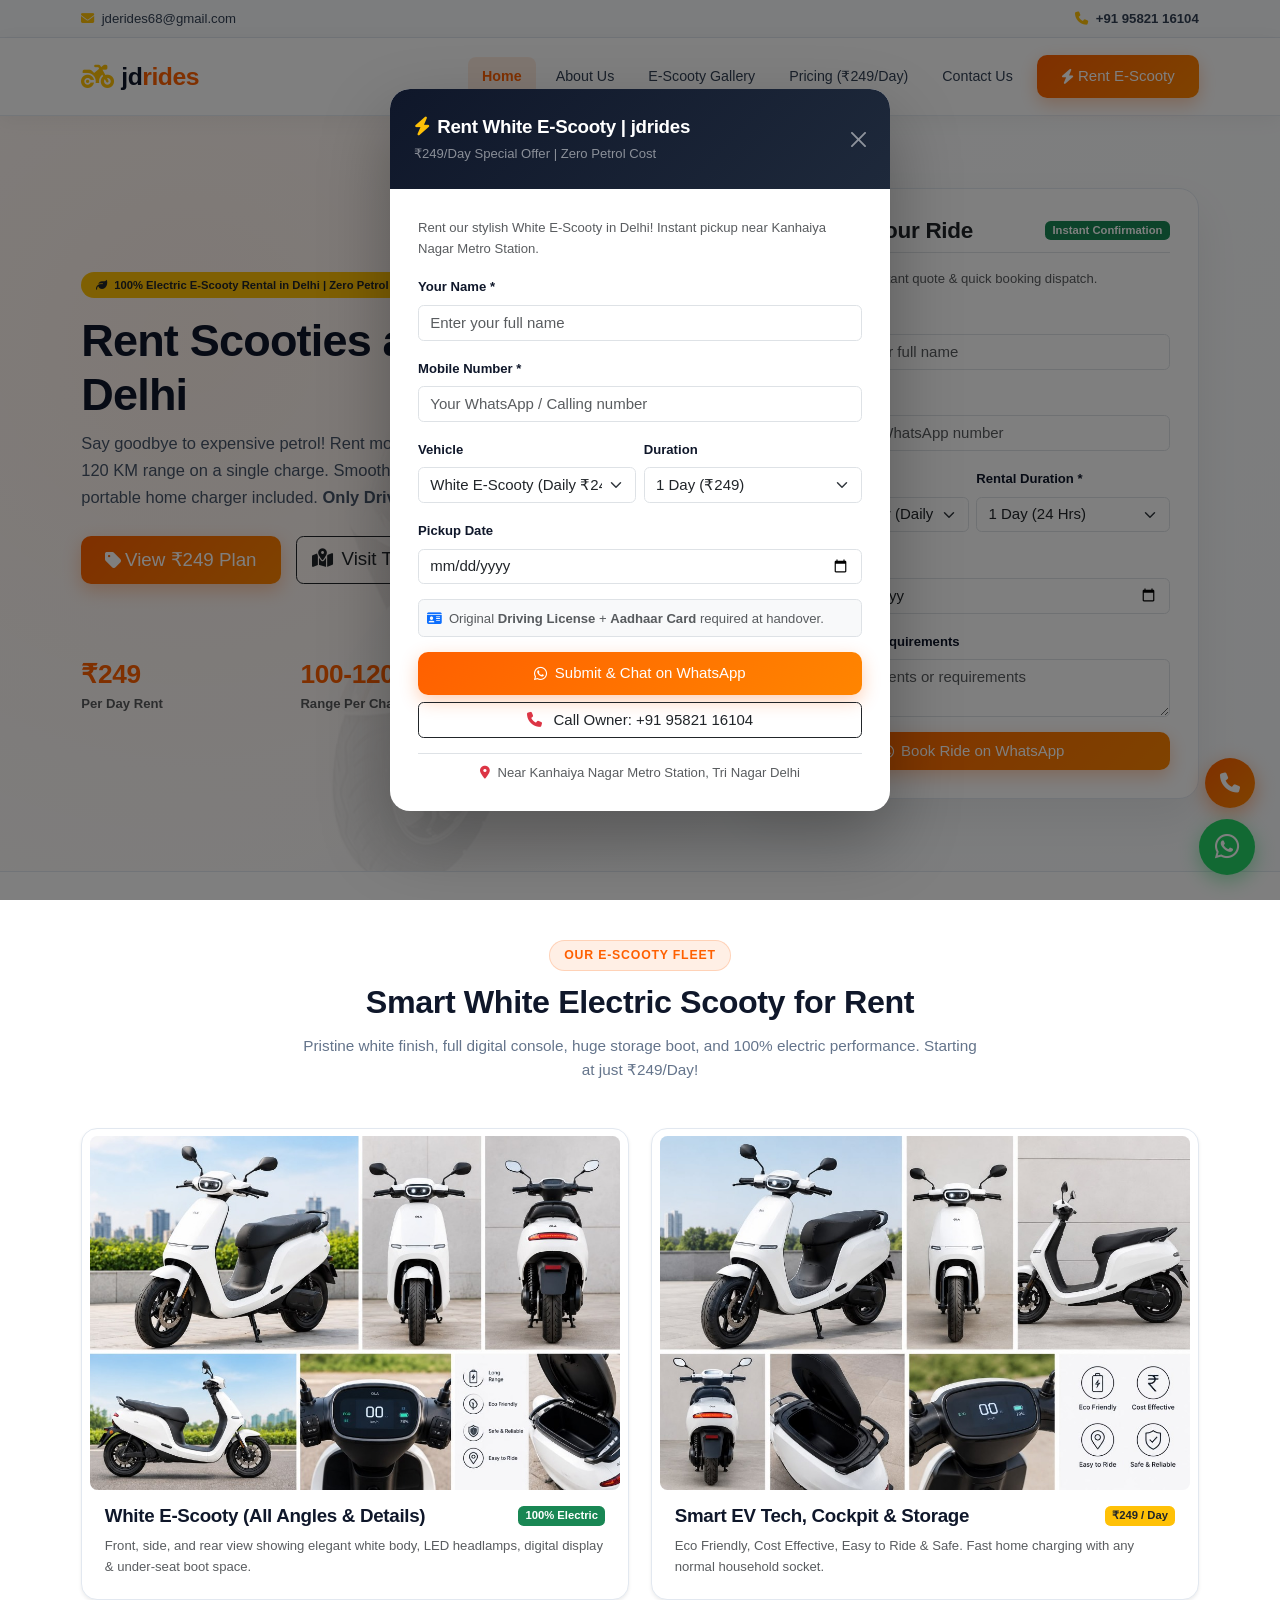
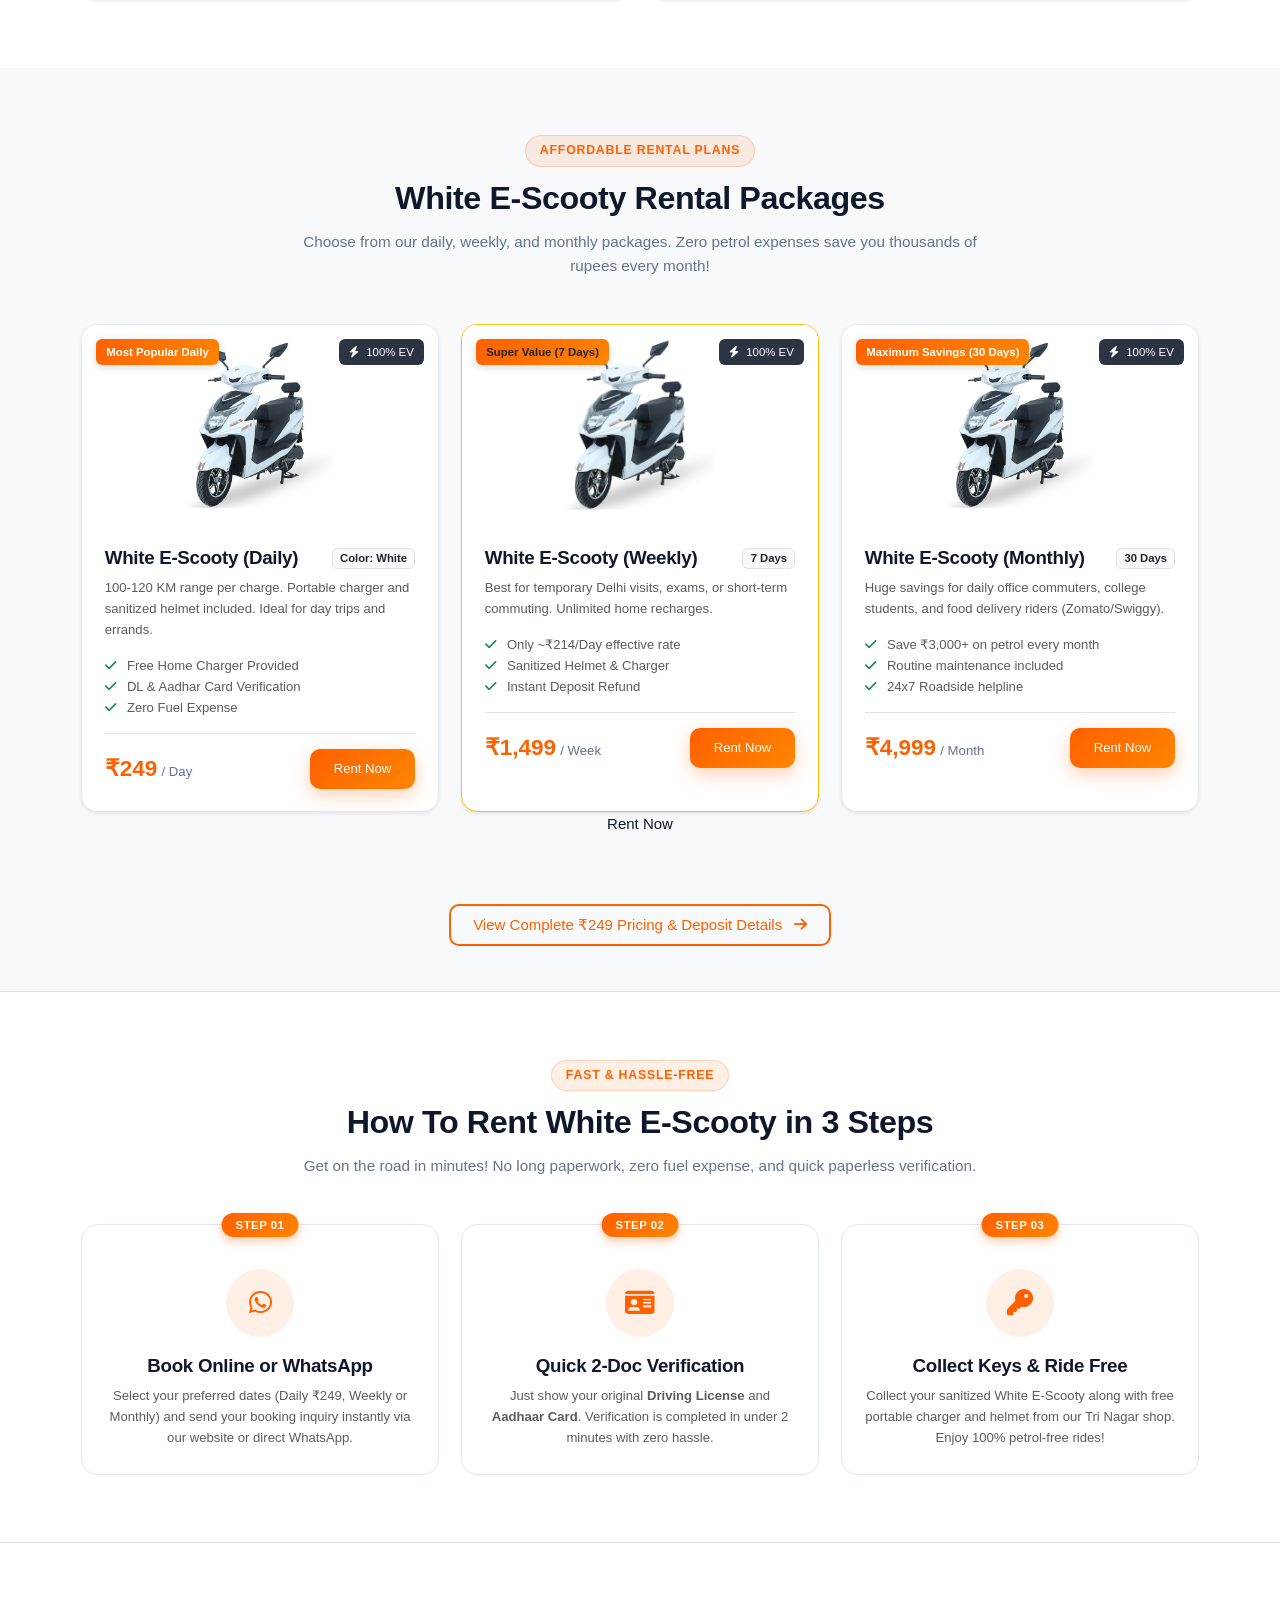
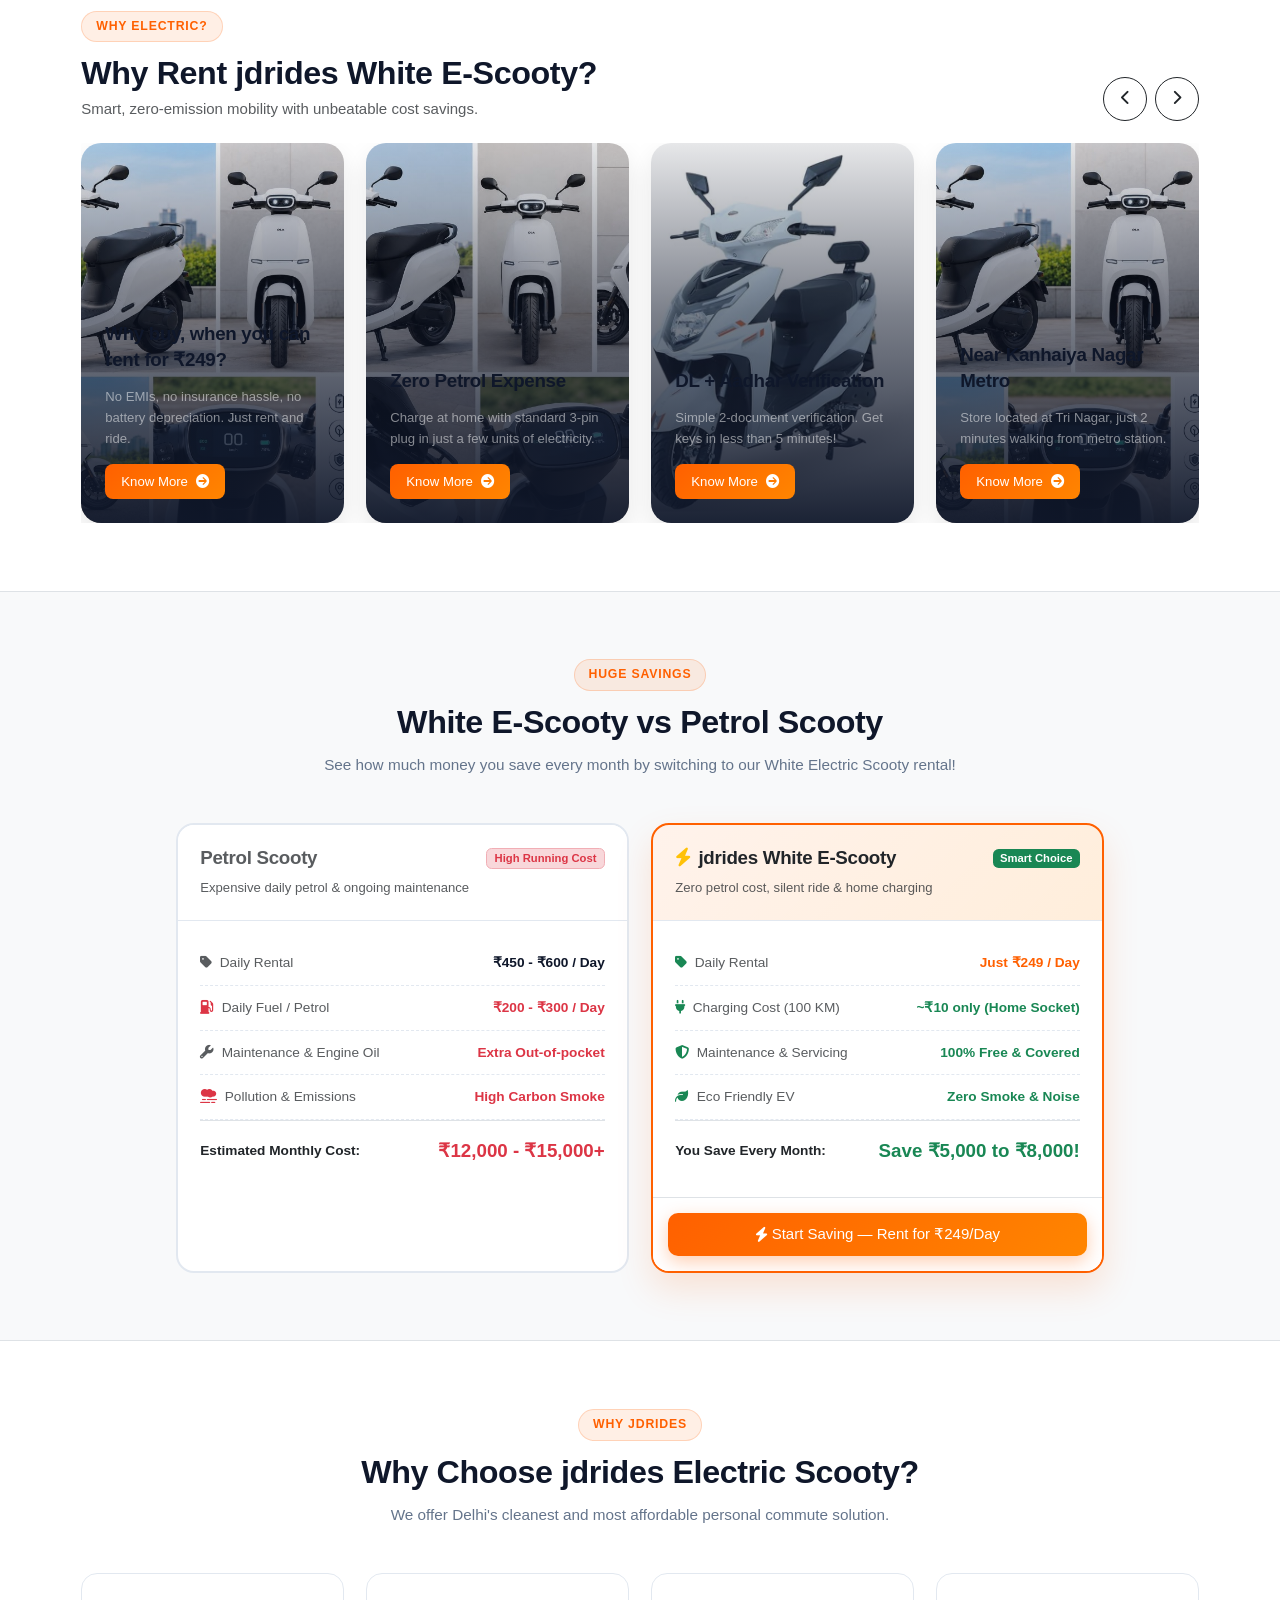
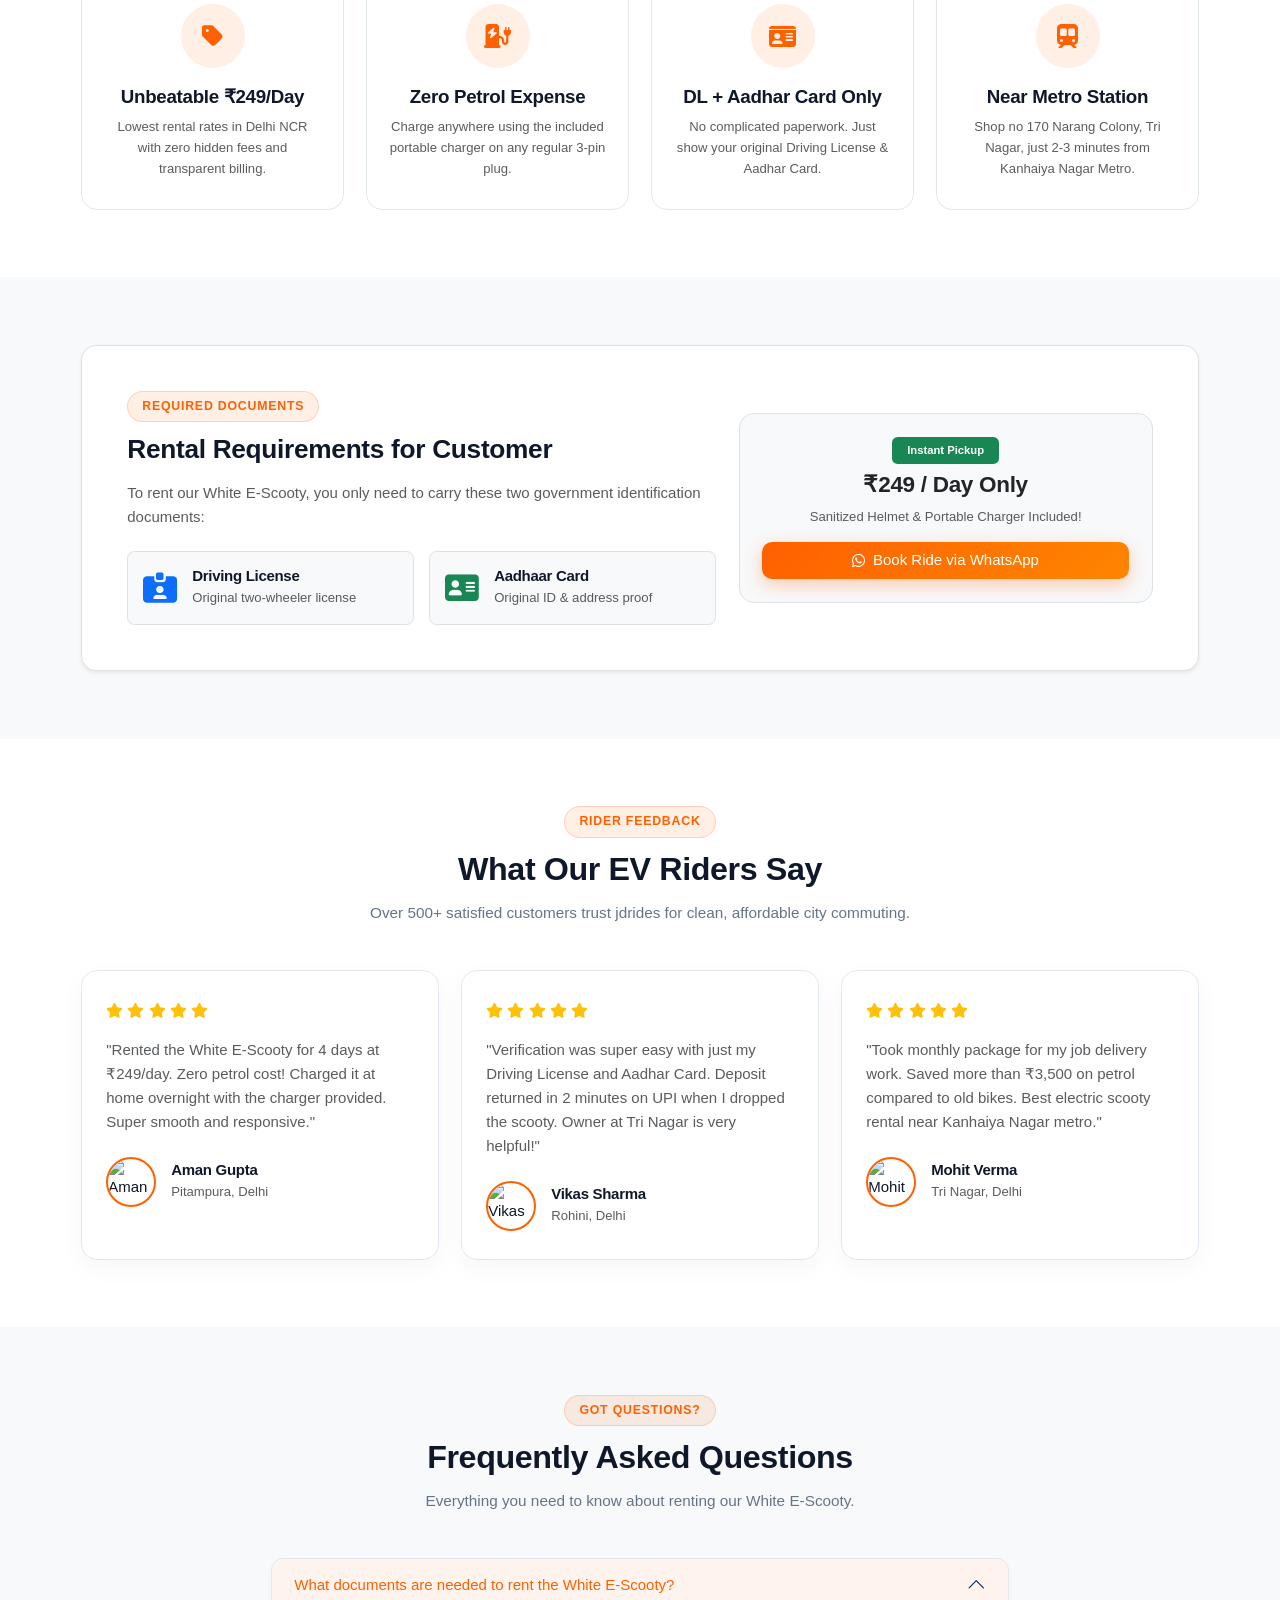
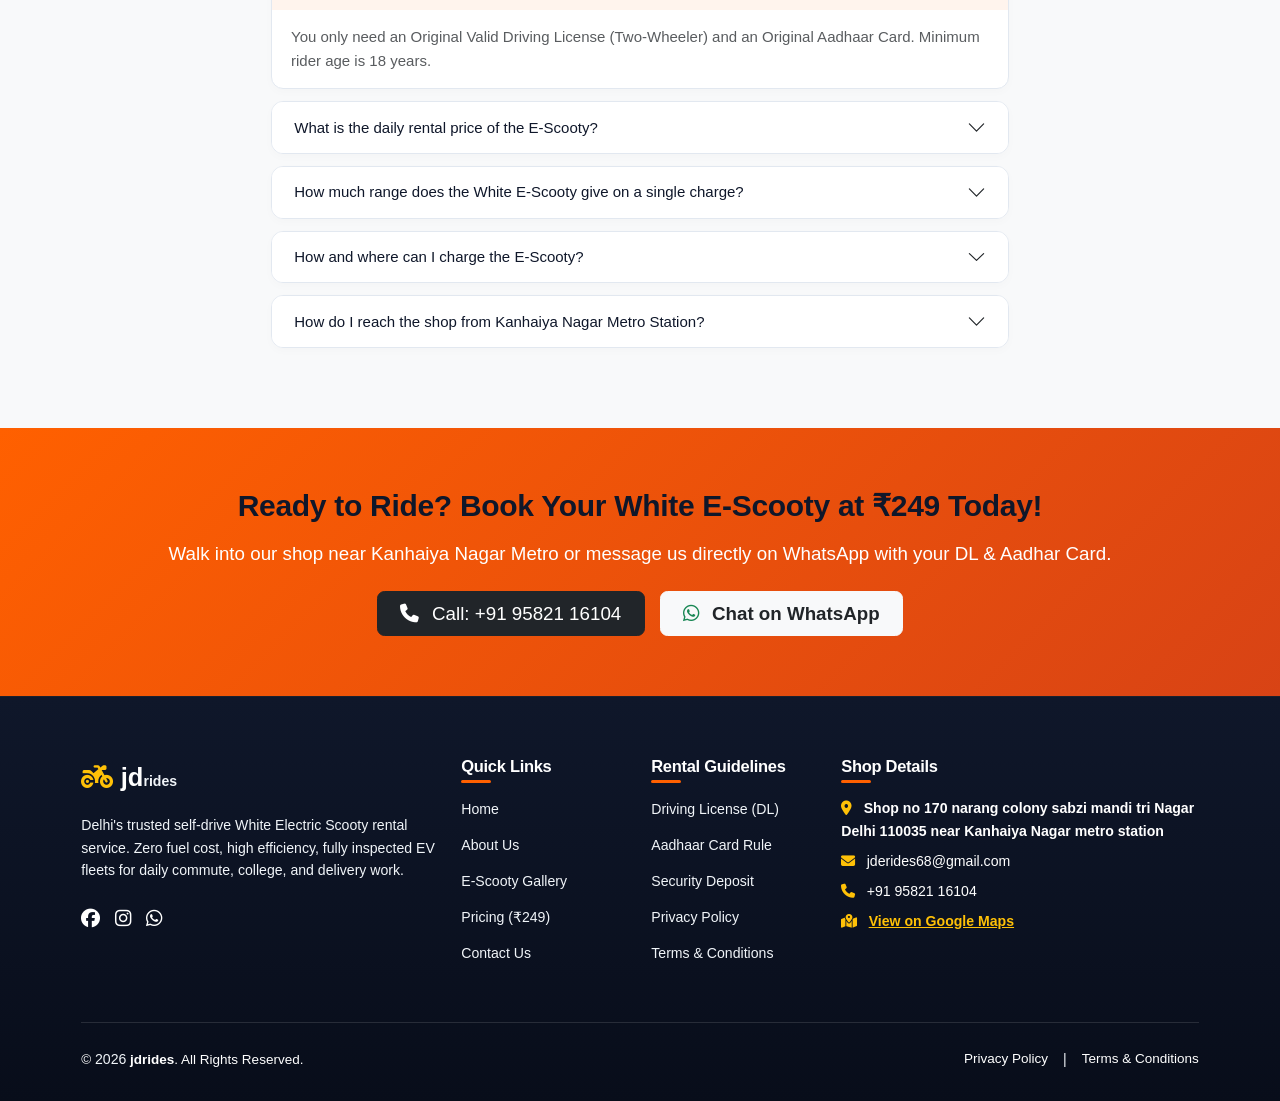
==== commit b6be6303: "all add alll pages add" ====
--- a/index.html
+++ b/index.html
@@ -1,4 +1,4 @@
-﻿<!DOCTYPE html>
+<!DOCTYPE html>
 <html lang="en">
 <head>
   <meta charset="UTF-8">
@@ -15,6 +15,8 @@
   <link href="https://fonts.googleapis.com/css2?family=Poppins:wght@300;400;500;600;700;800&display=swap" rel="stylesheet">
   <!-- Custom CSS -->
   <link rel="stylesheet" href="css/style.css">
+  <!-- AOS Animation CSS -->
+  <link href="https://unpkg.com/aos@2.3.1/dist/aos.css" rel="stylesheet">
 </head>
 <body>
 
@@ -36,7 +38,7 @@
   <nav class="navbar navbar-expand-lg navbar-light navbar-custom sticky-top">
     <div class="container">
       <a class="navbar-brand d-flex align-items-center" href="index.html">
-        <span class="scooty-icon"><i class="fa-solid fa-moped"></i></span>
+        <i class="fa-solid fa-motorcycle text-warning me-2 fs-3"></i>
         <span>jd<span class="brand-badge">rides</span></span>
       </a>
       <button class="navbar-toggler" type="button" data-bs-toggle="collapse" data-bs-target="#navbarMain">
@@ -63,11 +65,11 @@
   <section class="hero-section">
     <div class="container">
       <div class="row align-items-center g-4">
-        <div class="col-lg-7">
+        <div class="col-lg-7" data-aos="fade-right">
           <span class="badge bg-warning text-dark px-3 py-2 rounded-pill fw-bold mb-3">
             <i class="fa-solid fa-leaf me-1"></i> 100% Electric E-Scooty Rental in Delhi | Zero Petrol Cost
           </span>
-          <h1 class="hero-title">Rent White E-Scooty at Just ₹249/Day in Delhi</h1>
+          <h1 class="hero-title">Rent Scooties at Best Prices in Delhi</h1>
           <p class="hero-subtitle">
             Say goodbye to expensive petrol! Rent modern <strong>White Electric Scooties</strong> with 100-120 KM range on a single charge. Smooth silent drive, large boot space, and portable home charger included. <strong>Only Driving License & Aadhar Card required!</strong>
           </p>
@@ -98,13 +100,13 @@
         </div>
 
         <!-- Rent Booking Card (1 Form on page) -->
-        <div class="col-lg-5">
+        <div class="col-lg-5" data-aos="fade-left">
           <div class="hero-booking-card">
             <div class="d-flex align-items-center justify-content-between mb-3 border-bottom pb-2">
               <h4 class="fw-bold mb-0 text-dark">
-                <i class="fa-solid fa-bolt text-warning me-2"></i>Book White E-Scooty
+                <i class="fa-solid fa-motorcycle text-warning me-2"></i>Book Your Ride
               </h4>
-              <span class="badge bg-success">₹249/Day Offer</span>
+              <span class="badge bg-success">Instant Confirmation</span>
             </div>
             <p class="small text-muted mb-3">Fill in details for instant quote & quick booking dispatch.</p>
 
@@ -155,19 +157,12 @@
               </div>
 
               <div class="mb-3">
-                <label class="form-label small fw-semibold">Documents Available *</label>
-                <div class="p-2 bg-light rounded small text-muted border">
-                  <i class="fa-solid fa-circle-check text-success me-1"></i> Original <strong>Driving License</strong> + <strong>Aadhaar Card</strong> required at pickup.
-                </div>
-              </div>
-
-              <div class="mb-3">
                 <label class="form-label small fw-semibold">Special Notes / Requirements</label>
-                <textarea name="customer_notes" rows="2" class="form-control" placeholder="e.g. Need extra helmet, delivery requirement, etc."></textarea>
+                <textarea name="customer_notes" rows="2" class="form-control" placeholder="Optional comments or requirements"></textarea>
               </div>
 
               <button type="submit" class="btn btn-primary-custom w-100 py-2">
-                <i class="fa-brands fa-whatsapp me-2"></i> Book E-Scooty on WhatsApp
+                <i class="fa-brands fa-whatsapp me-2"></i> Book Ride on WhatsApp
               </button>
 
               <div class="form-alert"></div>
@@ -181,7 +176,7 @@
   <!-- HIGHLIGHT SECTION: REAL E-SCOOTY PHOTOS -->
   <section class="py-5 bg-white">
     <div class="container py-4">
-      <div class="text-center mb-5">
+      <div class="text-center mb-5" data-aos="fade-up">
         <span class="section-badge">Our E-Scooty Fleet</span>
         <h2 class="section-title">Smart White Electric Scooty for Rent</h2>
         <p class="section-desc">Pristine white finish, full digital console, huge storage boot, and 100% electric performance. Starting at just ₹249/Day!</p>
@@ -189,12 +184,12 @@
 
       <div class="row g-4 align-items-center">
         <!-- Image 1 Showcase -->
-        <div class="col-lg-6">
+        <div class="col-lg-6" data-aos="fade-up" data-aos-delay="100">
           <div class="custom-card shadow-sm p-2">
-            <img src="images/escooty-white-1.jpg" alt="White E-Scooty Full Angles View" class="img-fluid rounded-3 w-100" style="object-fit: cover;">
+            <img src="images/escooty-ola-features-1.jpg" alt="White E-Scooty All Angles View" class="img-fluid rounded-3 w-100" style="object-fit: cover;">
             <div class="p-3">
               <div class="d-flex justify-content-between align-items-center">
-                <h5 class="fw-bold mb-0">White E-Scooty (All Angles)</h5>
+                <h5 class="fw-bold mb-0">White E-Scooty (All Angles & Details)</h5>
                 <span class="badge bg-success">100% Electric</span>
               </div>
               <p class="small text-muted mt-2 mb-0">Front, side, and rear view showing elegant white body, LED headlamps, digital display & under-seat boot space.</p>
@@ -203,12 +198,12 @@
         </div>
 
         <!-- Image 2 Showcase -->
-        <div class="col-lg-6">
+        <div class="col-lg-6" data-aos="fade-up" data-aos-delay="200">
           <div class="custom-card shadow-sm p-2">
-            <img src="images/escooty-white-2.jpg" alt="White E-Scooty Features" class="img-fluid rounded-3 w-100" style="object-fit: cover;">
+            <img src="images/escooty-ola-features-2.jpg" alt="White E-Scooty Features & Tech" class="img-fluid rounded-3 w-100" style="object-fit: cover;">
             <div class="p-3">
               <div class="d-flex justify-content-between align-items-center">
-                <h5 class="fw-bold mb-0">Smart EV Tech & Comfort</h5>
+                <h5 class="fw-bold mb-0">Smart EV Tech, Cockpit & Storage</h5>
                 <span class="badge bg-warning text-dark">₹249 / Day</span>
               </div>
               <p class="small text-muted mt-2 mb-0">Eco Friendly, Cost Effective, Easy to Ride & Safe. Fast home charging with any normal household socket.</p>
@@ -222,7 +217,7 @@
   <!-- Popular Rental Plans Preview -->
   <section class="py-5 bg-light">
     <div class="container py-4">
-      <div class="text-center mb-5">
+      <div class="text-center mb-5" data-aos="fade-up">
         <span class="section-badge">Affordable Rental Plans</span>
         <h2 class="section-title">White E-Scooty Rental Packages</h2>
         <p class="section-desc">Choose from our daily, weekly, and monthly packages. Zero petrol expenses save you thousands of rupees every month!</p>
@@ -230,12 +225,12 @@
 
       <div class="row g-4 justify-content-center">
         <!-- Plan 1: Daily -->
-        <div class="col-md-6 col-lg-4">
+        <div class="col-md-6 col-lg-4" data-aos="fade-up" data-aos-delay="100">
           <div class="custom-card shadow-sm">
-            <div class="vehicle-img-wrapper" style="height: 200px;">
+            <div class="vehicle-img-wrapper" style="height: 200px; background-color: #fff;">
               <span class="badge-tag">Most Popular Daily</span>
               <span class="badge-fuel"><i class="fa-solid fa-bolt me-1"></i> 100% EV</span>
-              <img src="images/escooty-white-1.jpg" alt="White E-Scooty Daily Rent">
+              <img src="images/escooty-white-card.jpg" alt="White E-Scooty Daily Rent" style="object-fit: contain; padding: 10px;">
             </div>
             <div class="p-4">
               <div class="d-flex justify-content-between align-items-center mb-2">
@@ -262,12 +257,12 @@
         </div>
 
         <!-- Plan 2: Weekly -->
-        <div class="col-md-6 col-lg-4">
+        <div class="col-md-6 col-lg-4" data-aos="fade-up" data-aos-delay="200">
           <div class="custom-card shadow-sm border-warning">
-            <div class="vehicle-img-wrapper" style="height: 200px;">
+            <div class="vehicle-img-wrapper" style="height: 200px; background-color: #fff;">
               <span class="badge-tag bg-warning text-dark">Super Value (7 Days)</span>
               <span class="badge-fuel"><i class="fa-solid fa-bolt me-1"></i> 100% EV</span>
-              <img src="images/escooty-white-2.jpg" alt="White E-Scooty Weekly Rent">
+              <img src="images/escooty-white-landscape.jpg" alt="White E-Scooty Weekly Rent" style="object-fit: contain; padding: 10px;">
             </div>
             <div class="p-4">
               <div class="d-flex justify-content-between align-items-center mb-2">
@@ -294,12 +289,12 @@
         </div>
 
         <!-- Plan 3: Monthly -->
-        <div class="col-md-6 col-lg-4">
+        <div class="col-md-6 col-lg-4" data-aos="fade-up" data-aos-delay="300">
           <div class="custom-card shadow-sm">
-            <div class="vehicle-img-wrapper" style="height: 200px;">
+            <div class="vehicle-img-wrapper" style="height: 200px; background-color: #fff;">
               <span class="badge-tag bg-success text-white">Maximum Savings (30 Days)</span>
               <span class="badge-fuel"><i class="fa-solid fa-bolt me-1"></i> 100% EV</span>
-              <img src="images/escooty-white-1.jpg" alt="White E-Scooty Monthly Rent">
+              <img src="images/escooty-white-card.jpg" alt="White E-Scooty Monthly Rent" style="object-fit: contain; padding: 10px;">
             </div>
             <div class="p-4">
               <div class="d-flex justify-content-between align-items-center mb-2">
@@ -324,12 +319,67 @@
             </div>
           </div>
         </div>
-      </div>
-
-      <div class="text-center mt-5">
+                  Rent Now
+                </button>
+              </div>
+            </div>
+          </div>
+        </div>
+      </div>
+
+      <div class="text-center mt-5" data-aos="fade-up">
         <a href="pricing.html" class="btn btn-outline-custom">
           View Complete ₹249 Pricing & Deposit Details <i class="fa-solid fa-arrow-right ms-2"></i>
         </a>
+      </div>
+    </div>
+  </section>
+
+  <!-- How It Works Section (New Section 1) -->
+  <section class="py-5 bg-white border-top border-bottom">
+    <div class="container py-4">
+      <div class="text-center mb-5" data-aos="fade-up">
+        <span class="section-badge">Fast & Hassle-Free</span>
+        <h2 class="section-title">How To Rent White E-Scooty in 3 Steps</h2>
+        <p class="section-desc">Get on the road in minutes! No long paperwork, zero fuel expense, and quick paperless verification.</p>
+      </div>
+
+      <div class="row g-4">
+        <!-- Step 1 -->
+        <div class="col-md-4" data-aos="fade-up" data-aos-delay="100">
+          <div class="step-card">
+            <span class="step-badge">STEP 01</span>
+            <div class="step-icon-wrap">
+              <i class="fa-brands fa-whatsapp"></i>
+            </div>
+            <h5 class="fw-bold mb-2">Book Online or WhatsApp</h5>
+            <p class="small text-muted mb-0">Select your preferred dates (Daily ₹249, Weekly or Monthly) and send your booking inquiry instantly via our website or direct WhatsApp.</p>
+          </div>
+        </div>
+
+        <!-- Step 2 -->
+        <div class="col-md-4" data-aos="fade-up" data-aos-delay="200">
+          <div class="step-card">
+            <span class="step-badge">STEP 02</span>
+            <div class="step-icon-wrap">
+              <i class="fa-solid fa-id-card"></i>
+            </div>
+            <h5 class="fw-bold mb-2">Quick 2-Doc Verification</h5>
+            <p class="small text-muted mb-0">Just show your original <strong>Driving License</strong> and <strong>Aadhaar Card</strong>. Verification is completed in under 2 minutes with zero hassle.</p>
+          </div>
+        </div>
+
+        <!-- Step 3 -->
+        <div class="col-md-4" data-aos="fade-up" data-aos-delay="300">
+          <div class="step-card">
+            <span class="step-badge">STEP 03</span>
+            <div class="step-icon-wrap">
+              <i class="fa-solid fa-key"></i>
+            </div>
+            <h5 class="fw-bold mb-2">Collect Keys & Ride Free</h5>
+            <p class="small text-muted mb-0">Collect your sanitized White E-Scooty along with free portable charger and helmet from our Tri Nagar shop. Enjoy 100% petrol-free rides!</p>
+          </div>
+        </div>
       </div>
     </div>
   </section>
@@ -360,7 +410,7 @@
             <div class="row g-4">
               <!-- Card 1 -->
               <div class="col-md-6 col-lg-3">
-                <div class="story-card" style="background-image: url('images/escooty-white-1.jpg');">
+                <div class="story-card" style="background-image: url('images/escooty-ola-features-1.jpg');">
                   <div class="story-card-content">
                     <h4>Why buy, when you can rent for ₹249?</h4>
                     <p class="small text-white-50 mb-3">No EMIs, no insurance hassle, no battery depreciation. Just rent and ride.</p>
@@ -372,7 +422,7 @@
               </div>
               <!-- Card 2 -->
               <div class="col-md-6 col-lg-3">
-                <div class="story-card" style="background-image: url('images/escooty-white-2.jpg');">
+                <div class="story-card" style="background-image: url('images/escooty-ola-features-2.jpg');">
                   <div class="story-card-content">
                     <h4>Zero Petrol Expense</h4>
                     <p class="small text-white-50 mb-3">Charge at home with standard 3-pin plug in just a few units of electricity.</p>
@@ -384,7 +434,7 @@
               </div>
               <!-- Card 3 -->
               <div class="col-md-6 col-lg-3">
-                <div class="story-card" style="background-image: url('images/escooty-white-1.jpg');">
+                <div class="story-card" style="background-image: url('images/escooty-white-landscape.jpg');">
                   <div class="story-card-content">
                     <h4>DL + Aadhar Verification</h4>
                     <p class="small text-white-50 mb-3">Simple 2-document verification. Get keys in less than 5 minutes!</p>
@@ -396,7 +446,7 @@
               </div>
               <!-- Card 4 -->
               <div class="col-md-6 col-lg-3">
-                <div class="story-card" style="background-image: url('images/escooty-white-2.jpg');">
+                <div class="story-card" style="background-image: url('images/escooty-ola-features-1.jpg');">
                   <div class="story-card-content">
                     <h4>Near Kanhaiya Nagar Metro</h4>
                     <p class="small text-white-50 mb-3">Store located at Tri Nagar, just 2 minutes walking from metro station.</p>
@@ -414,7 +464,7 @@
             <div class="row g-4">
               <!-- Card 5 -->
               <div class="col-md-6 col-lg-3">
-                <div class="story-card" style="background-image: url('images/escooty-white-2.jpg');">
+                <div class="story-card" style="background-image: url('images/escooty-ola-features-2.jpg');">
                   <div class="story-card-content">
                     <h4>Delivery Riders Special</h4>
                     <p class="small text-white-50 mb-3">Zomato/Swiggy delivery partners save up to ₹4,000 monthly on petrol.</p>
@@ -426,7 +476,7 @@
               </div>
               <!-- Card 6 -->
               <div class="col-md-6 col-lg-3">
-                <div class="story-card" style="background-image: url('images/escooty-white-1.jpg');">
+                <div class="story-card" style="background-image: url('images/escooty-white-card.jpg');">
                   <div class="story-card-content">
                     <h4>Large Under-Seat Boot</h4>
                     <p class="small text-white-50 mb-3">Keep helmets, groceries, backpacks and charger safely locked inside.</p>
@@ -438,7 +488,7 @@
               </div>
               <!-- Card 7 -->
               <div class="col-md-6 col-lg-3">
-                <div class="story-card" style="background-image: url('images/escooty-white-2.jpg');">
+                <div class="story-card" style="background-image: url('images/escooty-ola-features-1.jpg');">
                   <div class="story-card-content">
                     <h4>Smart Digital Display</h4>
                     <p class="small text-white-50 mb-3">Live speed, battery percentage, and riding modes at your fingertips.</p>
@@ -450,7 +500,7 @@
               </div>
               <!-- Card 8 -->
               <div class="col-md-6 col-lg-3">
-                <div class="story-card" style="background-image: url('images/escooty-white-1.jpg');">
+                <div class="story-card" style="background-image: url('images/escooty-white-landscape.jpg');">
                   <div class="story-card-content">
                     <h4>Instant Deposit Refund</h4>
                     <p class="small text-white-50 mb-3">Refundable deposit credited back instantly via UPI on returning the scooty.</p>
@@ -467,17 +517,107 @@
     </div>
   </section>
 
+  <!-- Cost Comparison & Monthly Savings Section (New Section 2) -->
+  <section class="py-5 bg-light border-top border-bottom">
+    <div class="container py-4">
+      <div class="text-center mb-5" data-aos="fade-up">
+        <span class="section-badge">Huge Savings</span>
+        <h2 class="section-title">White E-Scooty vs Petrol Scooty</h2>
+        <p class="section-desc">See how much money you save every month by switching to our White Electric Scooty rental!</p>
+      </div>
+
+      <div class="row g-4 align-items-stretch justify-content-center">
+        <!-- Petrol Scooty Card -->
+        <div class="col-md-6 col-lg-5" data-aos="fade-right">
+          <div class="comparison-card">
+            <div class="comparison-header bg-white">
+              <div class="d-flex justify-content-between align-items-center">
+                <h5 class="fw-bold mb-0 text-muted">Petrol Scooty</h5>
+                <span class="badge bg-danger-subtle text-danger border border-danger-subtle">High Running Cost</span>
+              </div>
+              <p class="small text-muted mt-2 mb-0">Expensive daily petrol & ongoing maintenance</p>
+            </div>
+            <ul class="comparison-list">
+              <li>
+                <span class="text-muted"><i class="fa-solid fa-tag text-muted me-2"></i>Daily Rental</span>
+                <span class="fw-semibold">₹450 - ₹600 / Day</span>
+              </li>
+              <li>
+                <span class="text-muted"><i class="fa-solid fa-gas-pump text-danger me-2"></i>Daily Fuel / Petrol</span>
+                <span class="text-danger fw-semibold">₹200 - ₹300 / Day</span>
+              </li>
+              <li>
+                <span class="text-muted"><i class="fa-solid fa-wrench text-muted me-2"></i>Maintenance & Engine Oil</span>
+                <span class="text-danger fw-semibold">Extra Out-of-pocket</span>
+              </li>
+              <li>
+                <span class="text-muted"><i class="fa-solid fa-smog text-danger me-2"></i>Pollution & Emissions</span>
+                <span class="text-danger fw-semibold">High Carbon Smoke</span>
+              </li>
+              <li class="pt-3 border-top">
+                <span class="fw-bold text-dark">Estimated Monthly Cost:</span>
+                <span class="text-danger fw-bold fs-5">₹12,000 - ₹15,000+</span>
+              </li>
+            </ul>
+          </div>
+        </div>
+
+        <!-- White E-Scooty Card (Highlighted) -->
+        <div class="col-md-6 col-lg-5" data-aos="fade-left">
+          <div class="comparison-card highlight">
+            <div class="comparison-header">
+              <div class="d-flex justify-content-between align-items-center">
+                <h5 class="fw-bold mb-0 text-dark">
+                  <i class="fa-solid fa-bolt text-warning me-2"></i>jdrides White E-Scooty
+                </h5>
+                <span class="badge bg-success">Smart Choice</span>
+              </div>
+              <p class="small text-muted mt-2 mb-0">Zero petrol cost, silent ride & home charging</p>
+            </div>
+            <ul class="comparison-list">
+              <li>
+                <span class="text-muted"><i class="fa-solid fa-tag text-success me-2"></i>Daily Rental</span>
+                <span class="text-primary-custom fw-bold" style="color: #ff6000;">Just ₹249 / Day</span>
+              </li>
+              <li>
+                <span class="text-muted"><i class="fa-solid fa-plug text-success me-2"></i>Charging Cost (100 KM)</span>
+                <span class="text-success fw-bold">~₹10 only (Home Socket)</span>
+              </li>
+              <li>
+                <span class="text-muted"><i class="fa-solid fa-shield-halved text-success me-2"></i>Maintenance & Servicing</span>
+                <span class="text-success fw-bold">100% Free & Covered</span>
+              </li>
+              <li>
+                <span class="text-muted"><i class="fa-solid fa-leaf text-success me-2"></i>Eco Friendly EV</span>
+                <span class="text-success fw-bold">Zero Smoke & Noise</span>
+              </li>
+              <li class="pt-3 border-top">
+                <span class="fw-bold text-dark">You Save Every Month:</span>
+                <span class="text-success fw-bold fs-5">Save ₹5,000 to ₹8,000!</span>
+              </li>
+            </ul>
+            <div class="p-3 bg-white text-center border-top">
+              <button class="btn btn-primary-custom w-100" data-bs-toggle="modal" data-bs-target="#autoContactModal">
+                <i class="fa-solid fa-bolt me-1"></i> Start Saving — Rent for ₹249/Day
+              </button>
+            </div>
+          </div>
+        </div>
+      </div>
+    </div>
+  </section>
+
   <!-- Key Benefits Section -->
   <section class="py-5 bg-white">
     <div class="container py-4">
-      <div class="text-center mb-5">
+      <div class="text-center mb-5" data-aos="fade-up">
         <span class="section-badge">Why jdrides</span>
         <h2 class="section-title">Why Choose jdrides Electric Scooty?</h2>
         <p class="section-desc">We offer Delhi's cleanest and most affordable personal commute solution.</p>
       </div>
 
       <div class="row g-4">
-        <div class="col-md-6 col-lg-3">
+        <div class="col-md-6 col-lg-3" data-aos="fade-up" data-aos-delay="100">
           <div class="feature-box">
             <div class="feature-icon-circle">
               <i class="fa-solid fa-tag"></i>
@@ -486,7 +626,7 @@
             <p class="small text-muted mb-0">Lowest rental rates in Delhi NCR with zero hidden fees and transparent billing.</p>
           </div>
         </div>
-        <div class="col-md-6 col-lg-3">
+        <div class="col-md-6 col-lg-3" data-aos="fade-up" data-aos-delay="200">
           <div class="feature-box">
             <div class="feature-icon-circle">
               <i class="fa-solid fa-charging-station"></i>
@@ -495,7 +635,7 @@
             <p class="small text-muted mb-0">Charge anywhere using the included portable charger on any regular 3-pin plug.</p>
           </div>
         </div>
-        <div class="col-md-6 col-lg-3">
+        <div class="col-md-6 col-lg-3" data-aos="fade-up" data-aos-delay="300">
           <div class="feature-box">
             <div class="feature-icon-circle">
               <i class="fa-solid fa-id-card"></i>
@@ -504,7 +644,7 @@
             <p class="small text-muted mb-0">No complicated paperwork. Just show your original Driving License & Aadhar Card.</p>
           </div>
         </div>
-        <div class="col-md-6 col-lg-3">
+        <div class="col-md-6 col-lg-3" data-aos="fade-up" data-aos-delay="400">
           <div class="feature-box">
             <div class="feature-icon-circle">
               <i class="fa-solid fa-train-subway"></i>
@@ -520,7 +660,7 @@
   <!-- Document Checklist Highlight Banner -->
   <section class="py-5 bg-light">
     <div class="container py-4">
-      <div class="p-4 p-md-5 bg-white rounded-4 shadow-sm border">
+      <div class="p-4 p-md-5 bg-white rounded-4 shadow-sm border" data-aos="fade-up">
         <div class="row align-items-center g-4">
           <div class="col-lg-7">
             <span class="section-badge">Required Documents</span>
@@ -567,7 +707,7 @@
   <!-- Customer Reviews -->
   <section class="py-5 bg-white">
     <div class="container py-4">
-      <div class="text-center mb-5">
+      <div class="text-center mb-5" data-aos="fade-up">
         <span class="section-badge">Rider Feedback</span>
         <h2 class="section-title">What Our EV Riders Say</h2>
         <p class="section-desc">Over 500+ satisfied customers trust jdrides for clean, affordable city commuting.</p>
@@ -575,7 +715,7 @@
 
       <div class="row g-4">
         <!-- Review 1 -->
-        <div class="col-md-4">
+        <div class="col-md-4" data-aos="fade-up" data-aos-delay="100">
           <div class="testimonial-card">
             <div class="text-warning mb-3">
               <i class="fa-solid fa-star"></i>
@@ -598,7 +738,7 @@
         </div>
 
         <!-- Review 2 -->
-        <div class="col-md-4">
+        <div class="col-md-4" data-aos="fade-up" data-aos-delay="200">
           <div class="testimonial-card">
             <div class="text-warning mb-3">
               <i class="fa-solid fa-star"></i>
@@ -621,7 +761,7 @@
         </div>
 
         <!-- Review 3 -->
-        <div class="col-md-4">
+        <div class="col-md-4" data-aos="fade-up" data-aos-delay="300">
           <div class="testimonial-card">
             <div class="text-warning mb-3">
               <i class="fa-solid fa-star"></i>
@@ -649,14 +789,14 @@
   <!-- FREQUENTLY ASKED QUESTIONS -->
   <section class="py-5 bg-light">
     <div class="container py-4">
-      <div class="text-center mb-5">
+      <div class="text-center mb-5" data-aos="fade-up">
         <span class="section-badge">Got Questions?</span>
         <h2 class="section-title">Frequently Asked Questions</h2>
         <p class="section-desc">Everything you need to know about renting our White E-Scooty.</p>
       </div>
 
       <div class="row justify-content-center">
-        <div class="col-lg-8">
+        <div class="col-lg-8" data-aos="fade-up">
           <div class="accordion accordion-custom" id="faqAccordion">
             <!-- FAQ 1 -->
             <div class="accordion-item">
@@ -735,7 +875,7 @@
 
   <!-- CTA Banner -->
   <section class="py-5 text-white" style="background: linear-gradient(135deg, #ff6000, #d84315);">
-    <div class="container py-3 text-center">
+    <div class="container py-3 text-center" data-aos="zoom-in">
       <h2 class="fw-bold mb-3">Ready to Ride? Book Your White E-Scooty at ₹249 Today!</h2>
       <p class="lead mb-4">Walk into our shop near Kanhaiya Nagar Metro or message us directly on WhatsApp with your DL & Aadhar Card.</p>
       <div class="d-flex justify-content-center gap-3 flex-wrap">
@@ -755,7 +895,7 @@
       <div class="row g-4">
         <div class="col-lg-4 col-md-6">
           <div class="footer-brand">
-            <i class="fa-solid fa-moped text-warning me-2"></i>jd<span class="text-warning">rides</span>
+            <i class="fa-solid fa-motorcycle text-warning me-2"></i>jd<span class="text-warning">rides</span>
           </div>
           <p class="text-white mb-4">
             Delhi's trusted self-drive White Electric Scooty rental service. Zero fuel cost, high efficiency, fully inspected EV fleets for daily commute, college, and delivery work.
@@ -908,6 +1048,8 @@
 
   <!-- Bootstrap JS Bundle -->
   <script src="https://cdn.jsdelivr.net/npm/bootstrap@5.3.3/dist/js/bootstrap.bundle.min.js"></script>
+  <!-- AOS Animation JS -->
+  <script src="https://unpkg.com/aos@2.3.1/dist/aos.js"></script>
   <!-- Custom JS -->
   <script src="js/main.js"></script>
 </body>
--- a/css/style.css
+++ b/css/style.css
@@ -17,6 +17,10 @@
   --white-pure: #ffffff;
 }
 
+html {
+  font-size: 15px;
+}
+
 body {
   font-family: 'Poppins', -apple-system, BlinkMacSystemFont, 'Segoe UI', Roboto, sans-serif;
   color: var(--text-primary);
@@ -72,6 +76,20 @@
   font-size: 1.65rem;
   letter-spacing: -0.5px;
   color: #0f172a !important;
+}
+
+.navbar-brand .scooty-icon {
+  display: inline-flex;
+  align-items: center;
+  justify-content: center;
+  color: var(--primary-color);
+  font-size: 1.45rem;
+  margin-right: 8px;
+  transition: transform 0.3s ease;
+}
+
+.navbar-brand:hover .scooty-icon {
+  transform: translateX(3px);
 }
 
 .navbar-brand .brand-badge {
@@ -140,8 +158,8 @@
 .hero-section {
   position: relative;
   background: radial-gradient(circle at 15% 30%, rgba(255, 96, 0, 0.08) 0%, transparent 60%),
-              linear-gradient(135deg, rgba(255, 255, 255, 0.94) 0%, rgba(248, 250, 252, 0.88) 100%),
-              url('https://images.unsplash.com/photo-1558981403-c5f9899a28bc?auto=format&fit=crop&w=1800&q=80') center/cover no-repeat;
+              linear-gradient(135deg, rgba(255, 255, 255, 0.95) 0%, rgba(248, 250, 252, 0.92) 100%),
+              url('../images/escooty-white-1.jpg') center/cover no-repeat;
   min-height: 84vh;
   display: flex;
   align-items: center;
@@ -662,6 +680,103 @@
 
 #autoContactModal .modal-body {
   padding: 28px;
+}
+
+/* ---------------- How It Works (Step Cards) ---------------- */
+.step-card {
+  position: relative;
+  background: #ffffff;
+  border: 1px solid var(--card-border);
+  border-radius: 16px;
+  padding: 34px 22px 26px;
+  text-align: center;
+  transition: all 0.35s ease;
+  height: 100%;
+}
+
+.step-card:hover {
+  transform: translateY(-6px);
+  box-shadow: 0 15px 35px rgba(0, 0, 0, 0.08);
+  border-color: rgba(255, 96, 0, 0.4);
+}
+
+.step-badge {
+  position: absolute;
+  top: -12px;
+  left: 50%;
+  transform: translateX(-50%);
+  background: var(--primary-gradient);
+  color: #ffffff;
+  font-weight: 700;
+  font-size: 0.76rem;
+  padding: 3px 14px;
+  border-radius: 20px;
+  letter-spacing: 0.5px;
+  box-shadow: 0 4px 10px rgba(255, 96, 0, 0.35);
+}
+
+.step-icon-wrap {
+  width: 68px;
+  height: 68px;
+  margin: 10px auto 18px;
+  border-radius: 50%;
+  background: rgba(255, 96, 0, 0.1);
+  display: flex;
+  align-items: center;
+  justify-content: center;
+  font-size: 1.75rem;
+  color: var(--primary-color);
+  transition: all 0.35s ease;
+}
+
+.step-card:hover .step-icon-wrap {
+  background: var(--primary-gradient);
+  color: #ffffff;
+  transform: scale(1.08) rotate(5deg);
+}
+
+/* ---------------- EV Savings & Comparison Section ---------------- */
+.comparison-card {
+  border-radius: 18px;
+  overflow: hidden;
+  border: 2px solid var(--card-border);
+  background: #ffffff;
+  height: 100%;
+  transition: all 0.35s ease;
+}
+
+.comparison-card.highlight {
+  border-color: var(--primary-color);
+  box-shadow: 0 16px 35px rgba(255, 96, 0, 0.15);
+  position: relative;
+}
+
+.comparison-header {
+  padding: 22px;
+  border-bottom: 1px solid var(--card-border);
+}
+
+.comparison-card.highlight .comparison-header {
+  background: linear-gradient(135deg, rgba(255, 96, 0, 0.08) 0%, rgba(255, 133, 0, 0.14) 100%);
+}
+
+.comparison-list {
+  list-style: none;
+  padding: 20px 22px;
+  margin: 0;
+}
+
+.comparison-list li {
+  display: flex;
+  justify-content: space-between;
+  align-items: center;
+  padding: 11px 0;
+  border-bottom: 1px dashed var(--card-border);
+  font-size: 0.91rem;
+}
+
+.comparison-list li:last-child {
+  border-bottom: none;
 }
 
 /* ---------------- Responsive Rules ---------------- */
